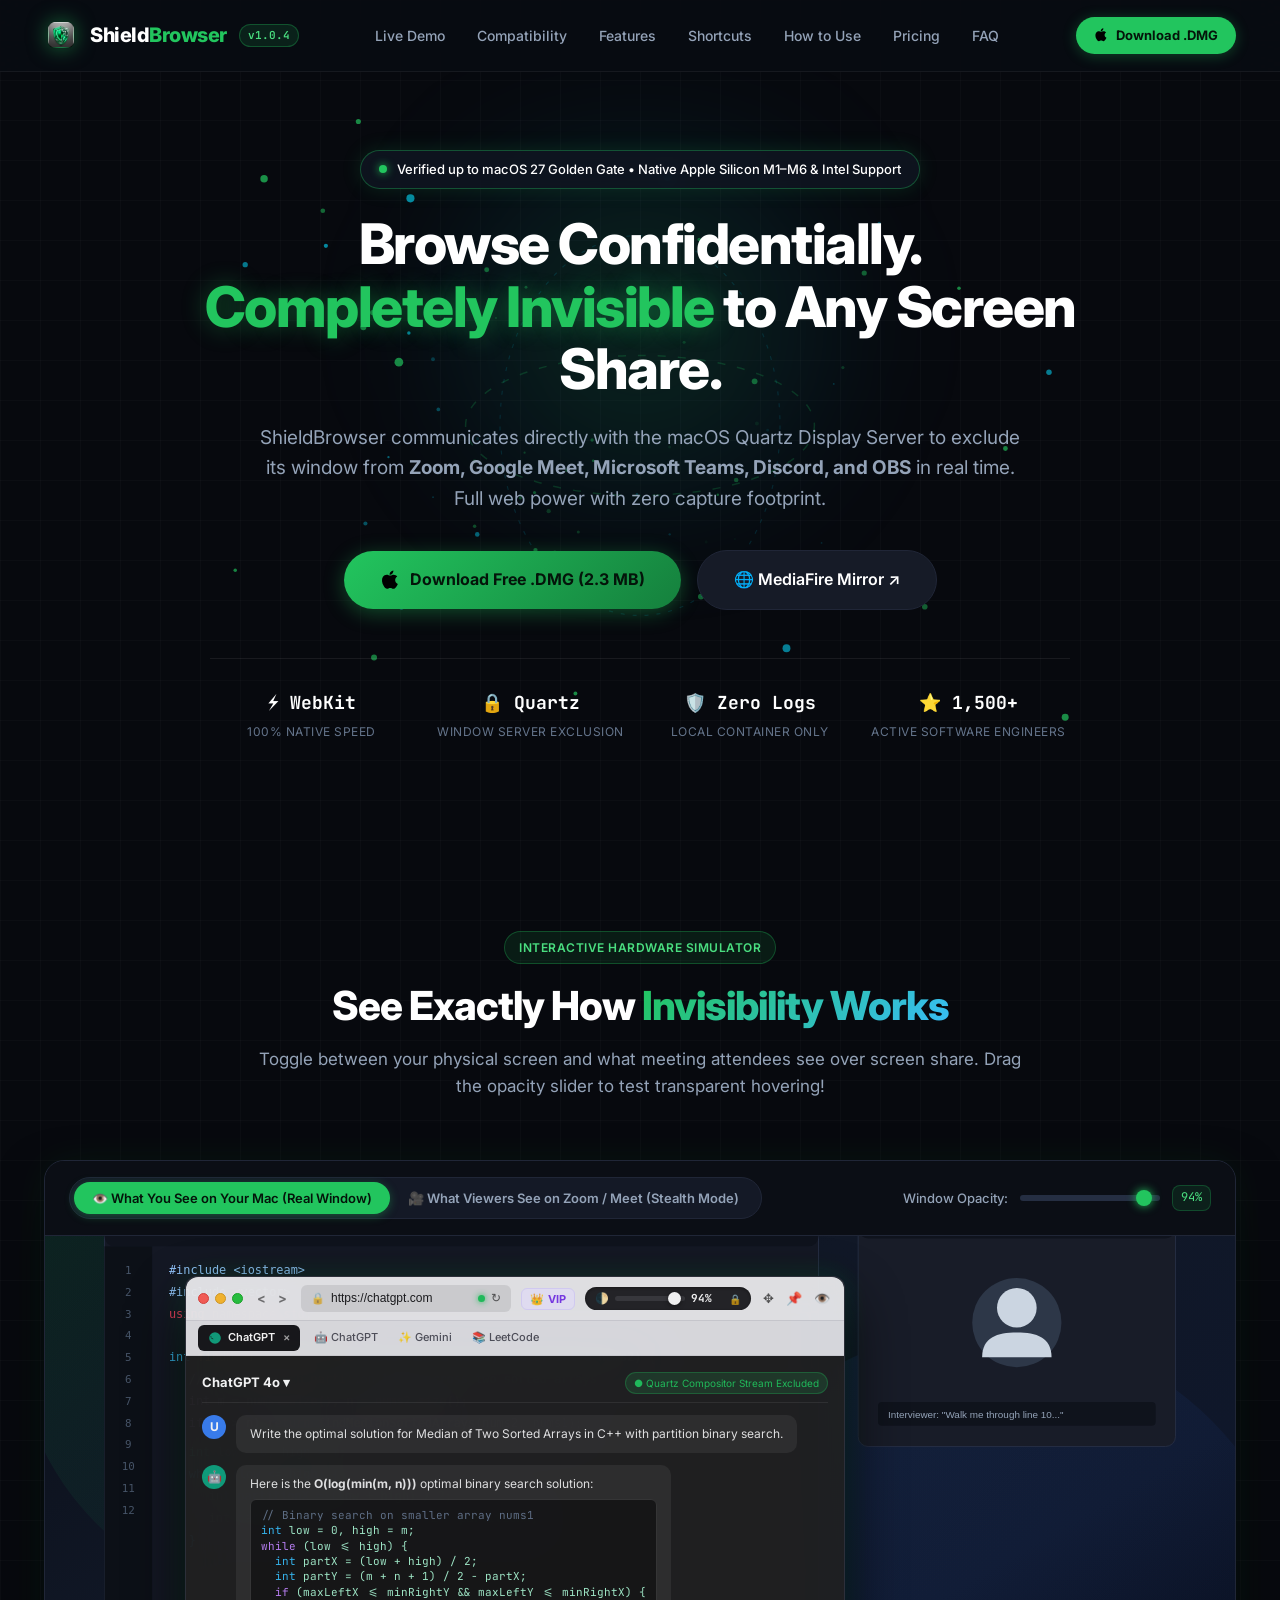
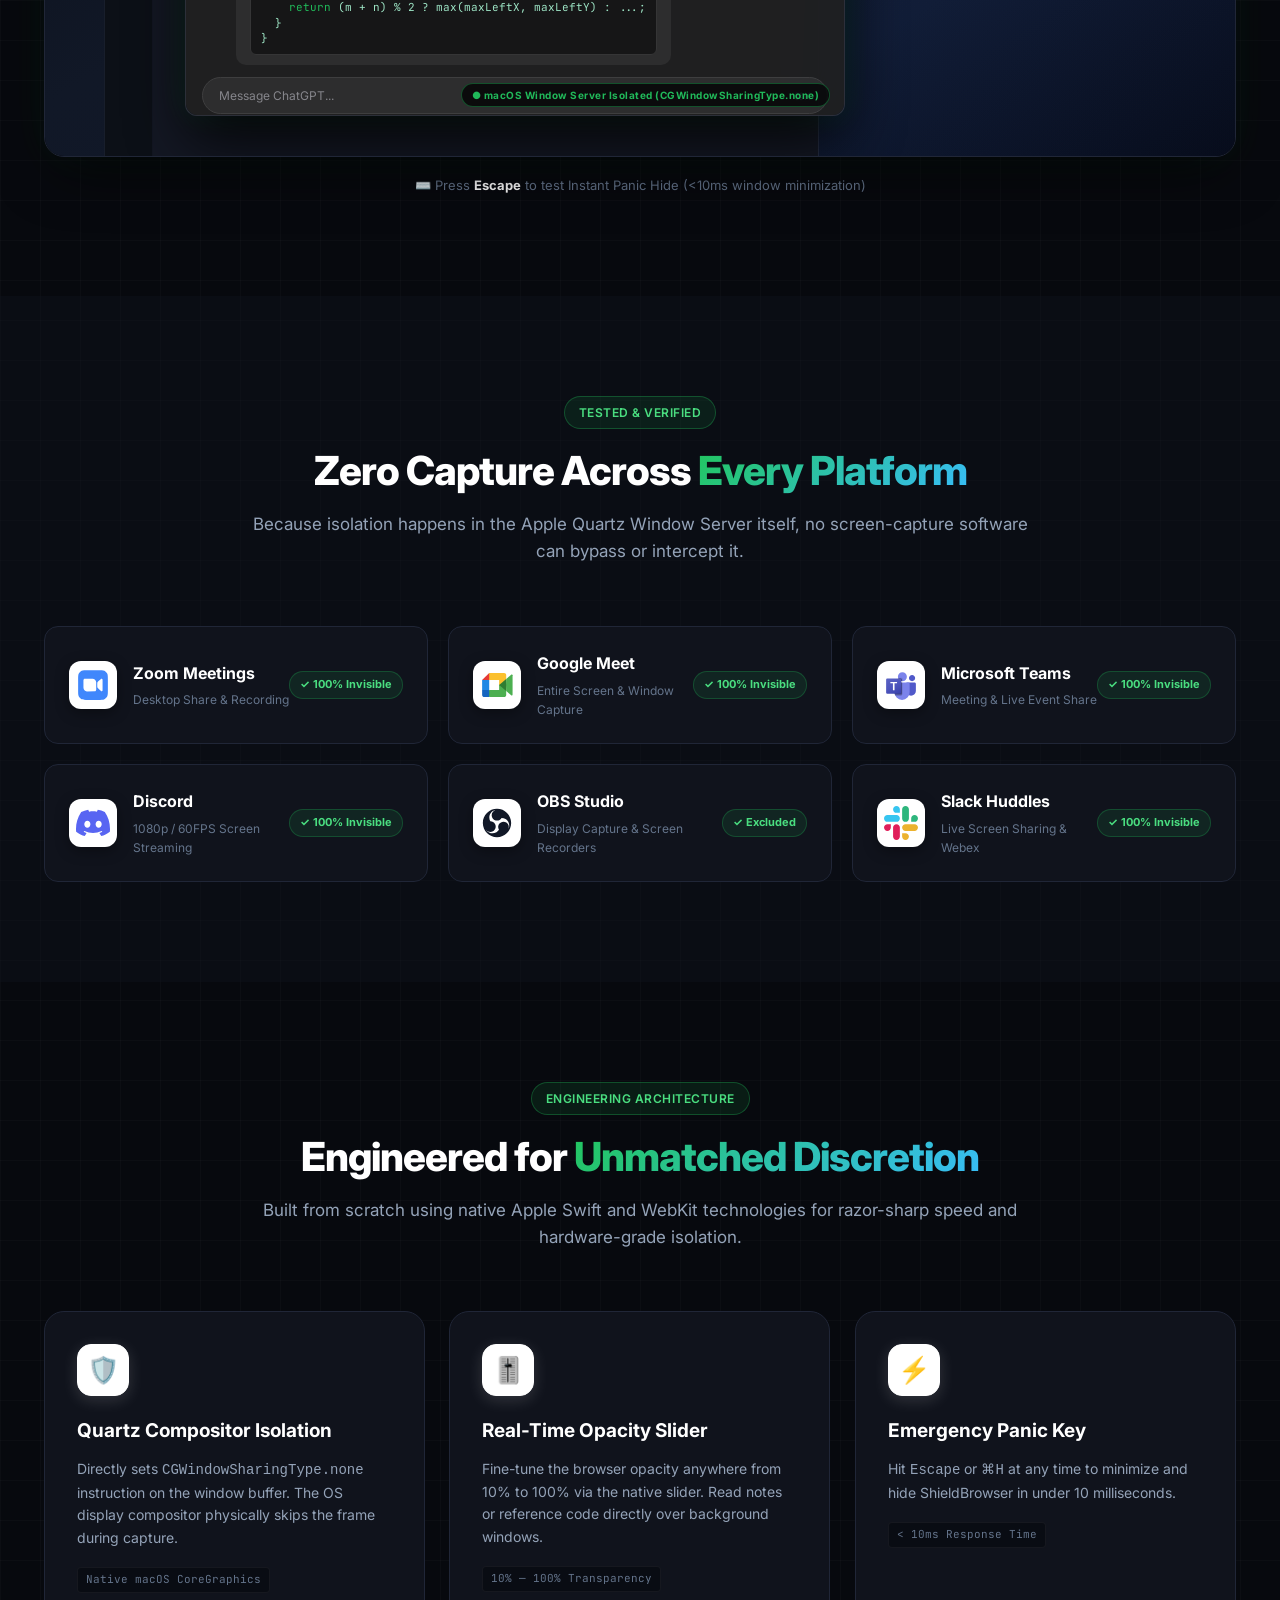
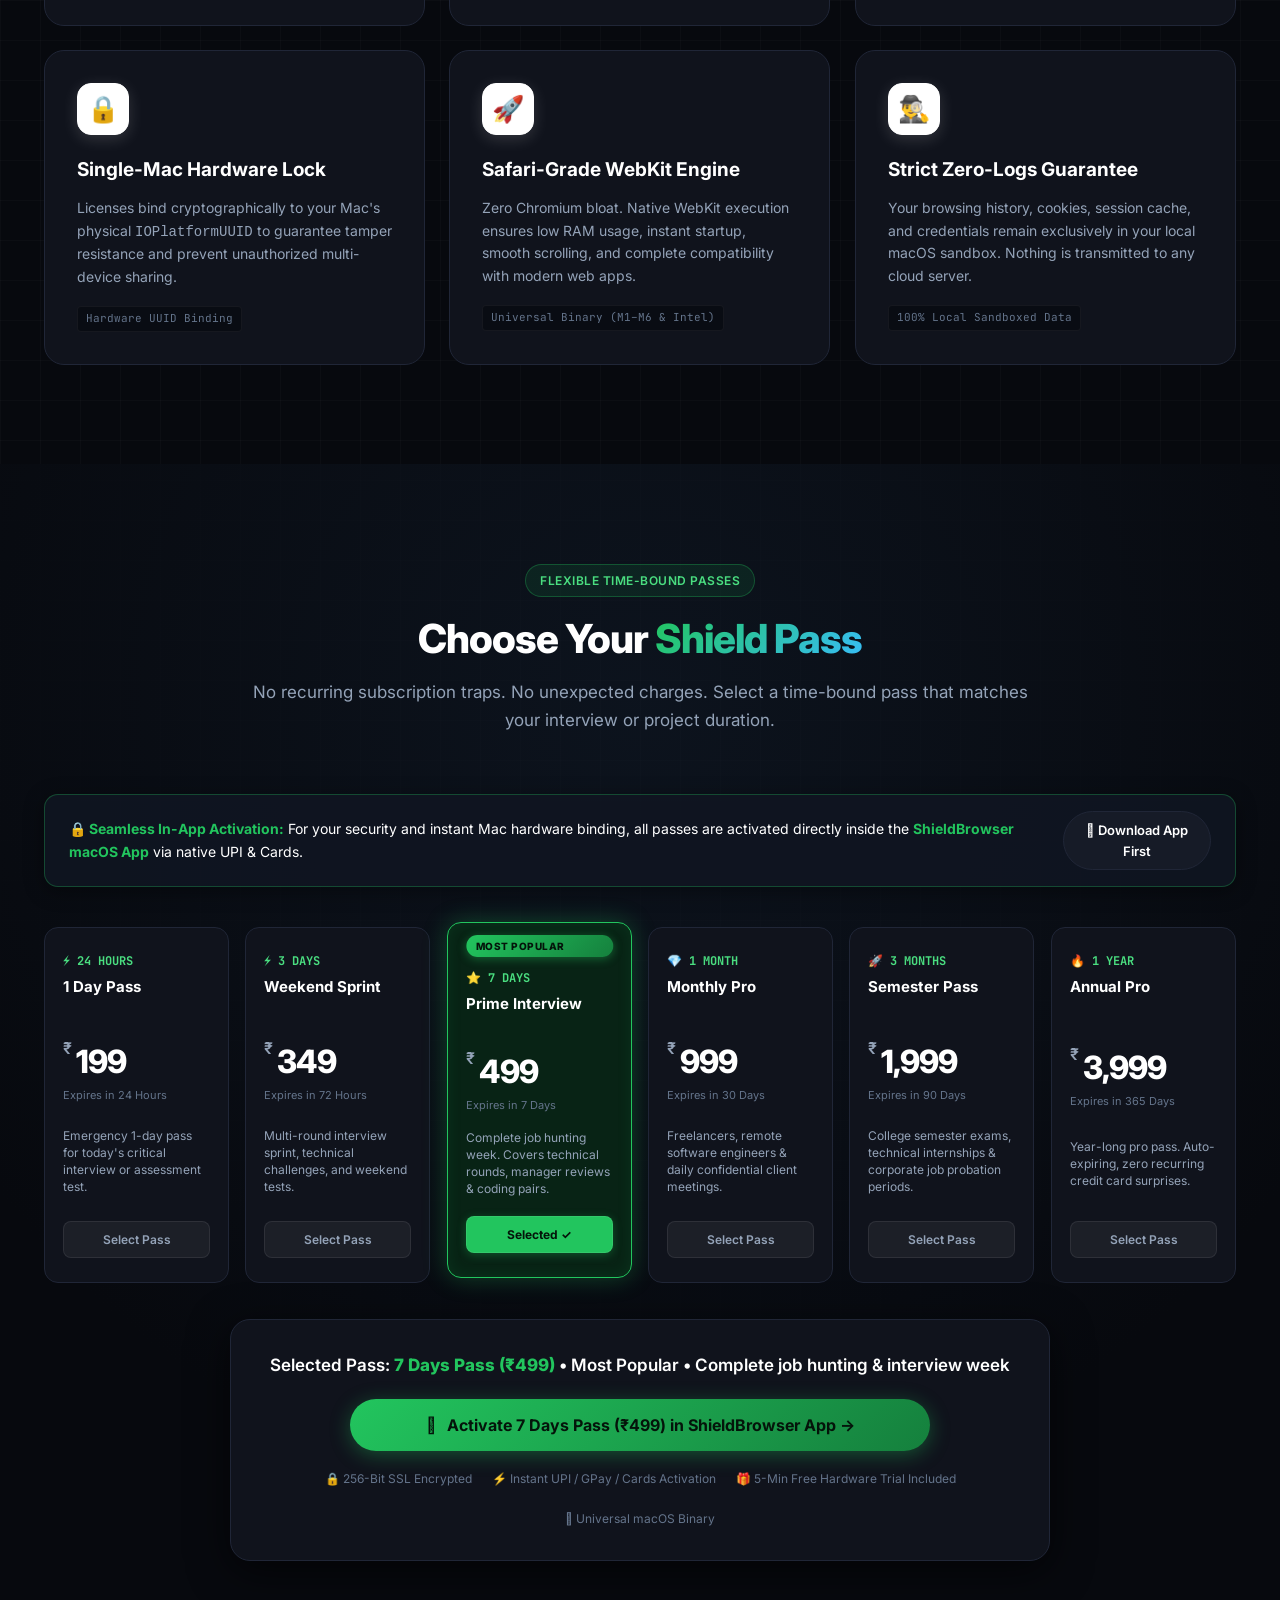
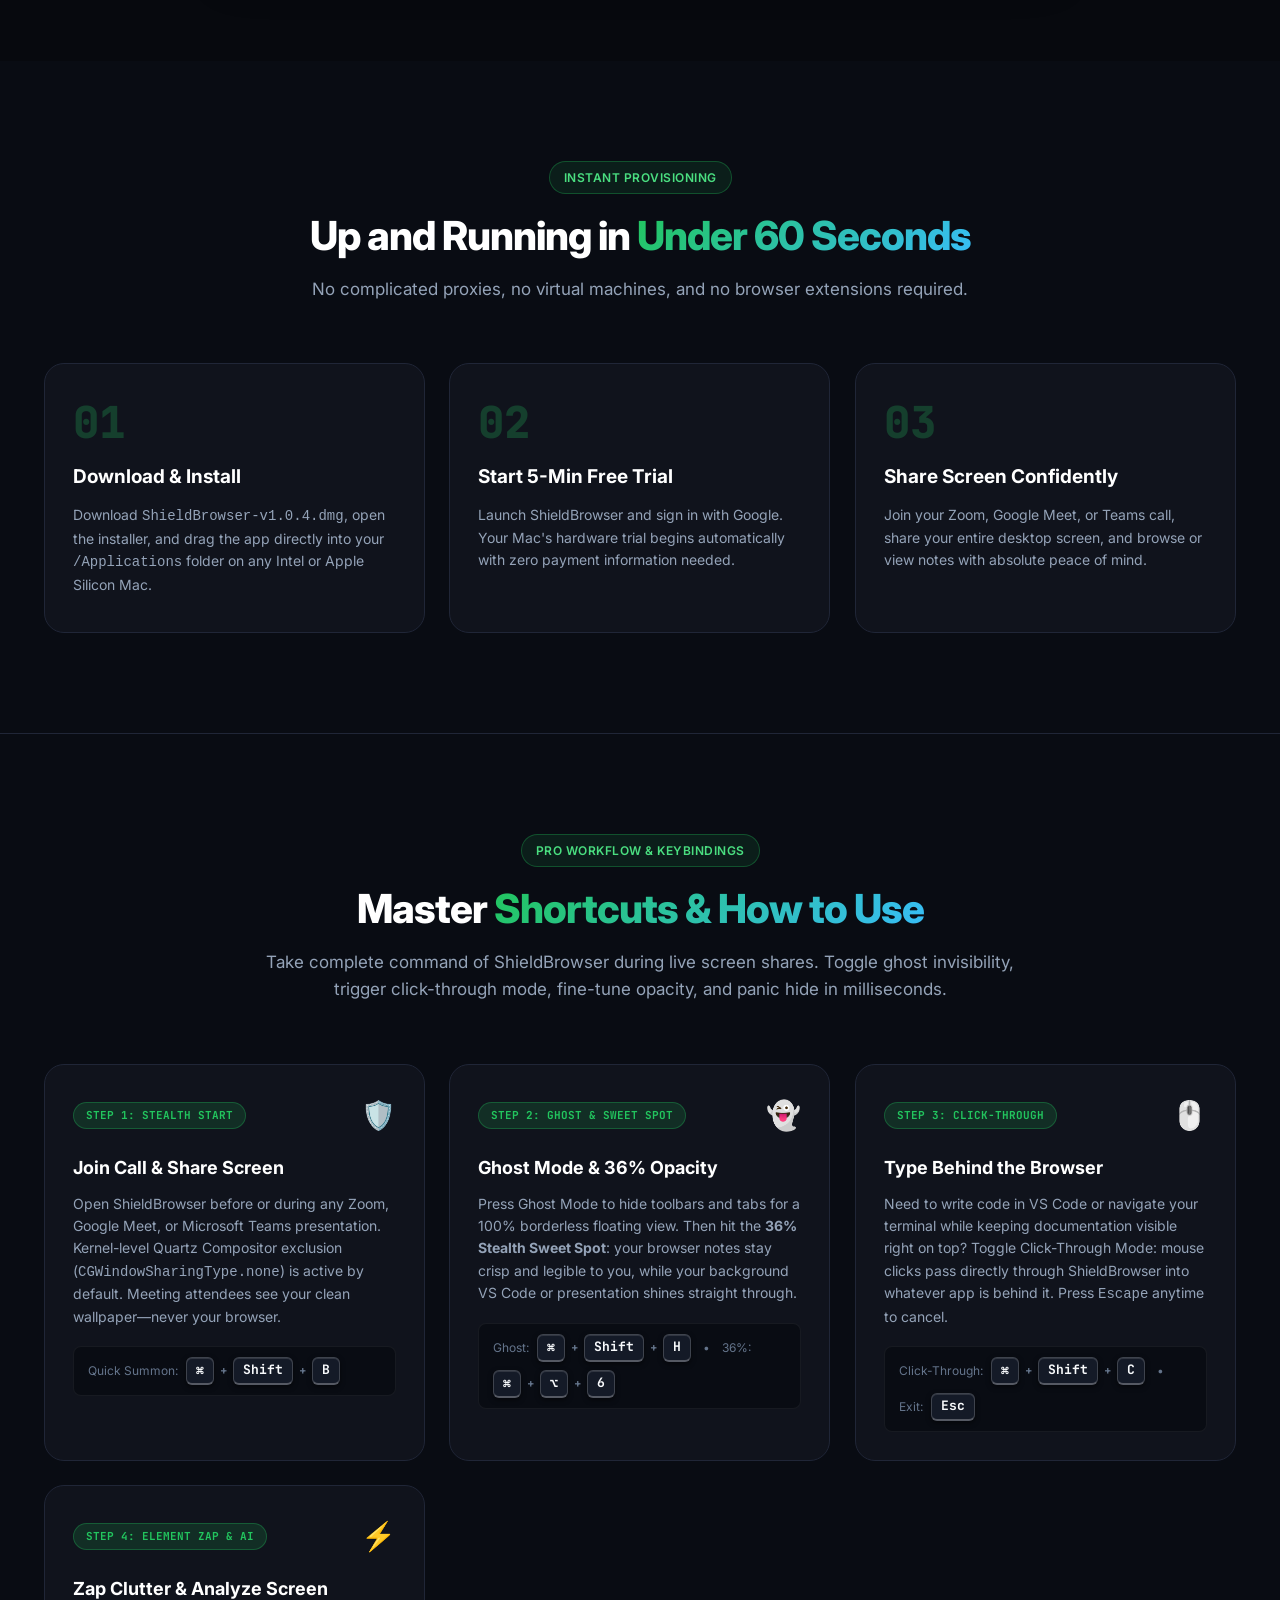
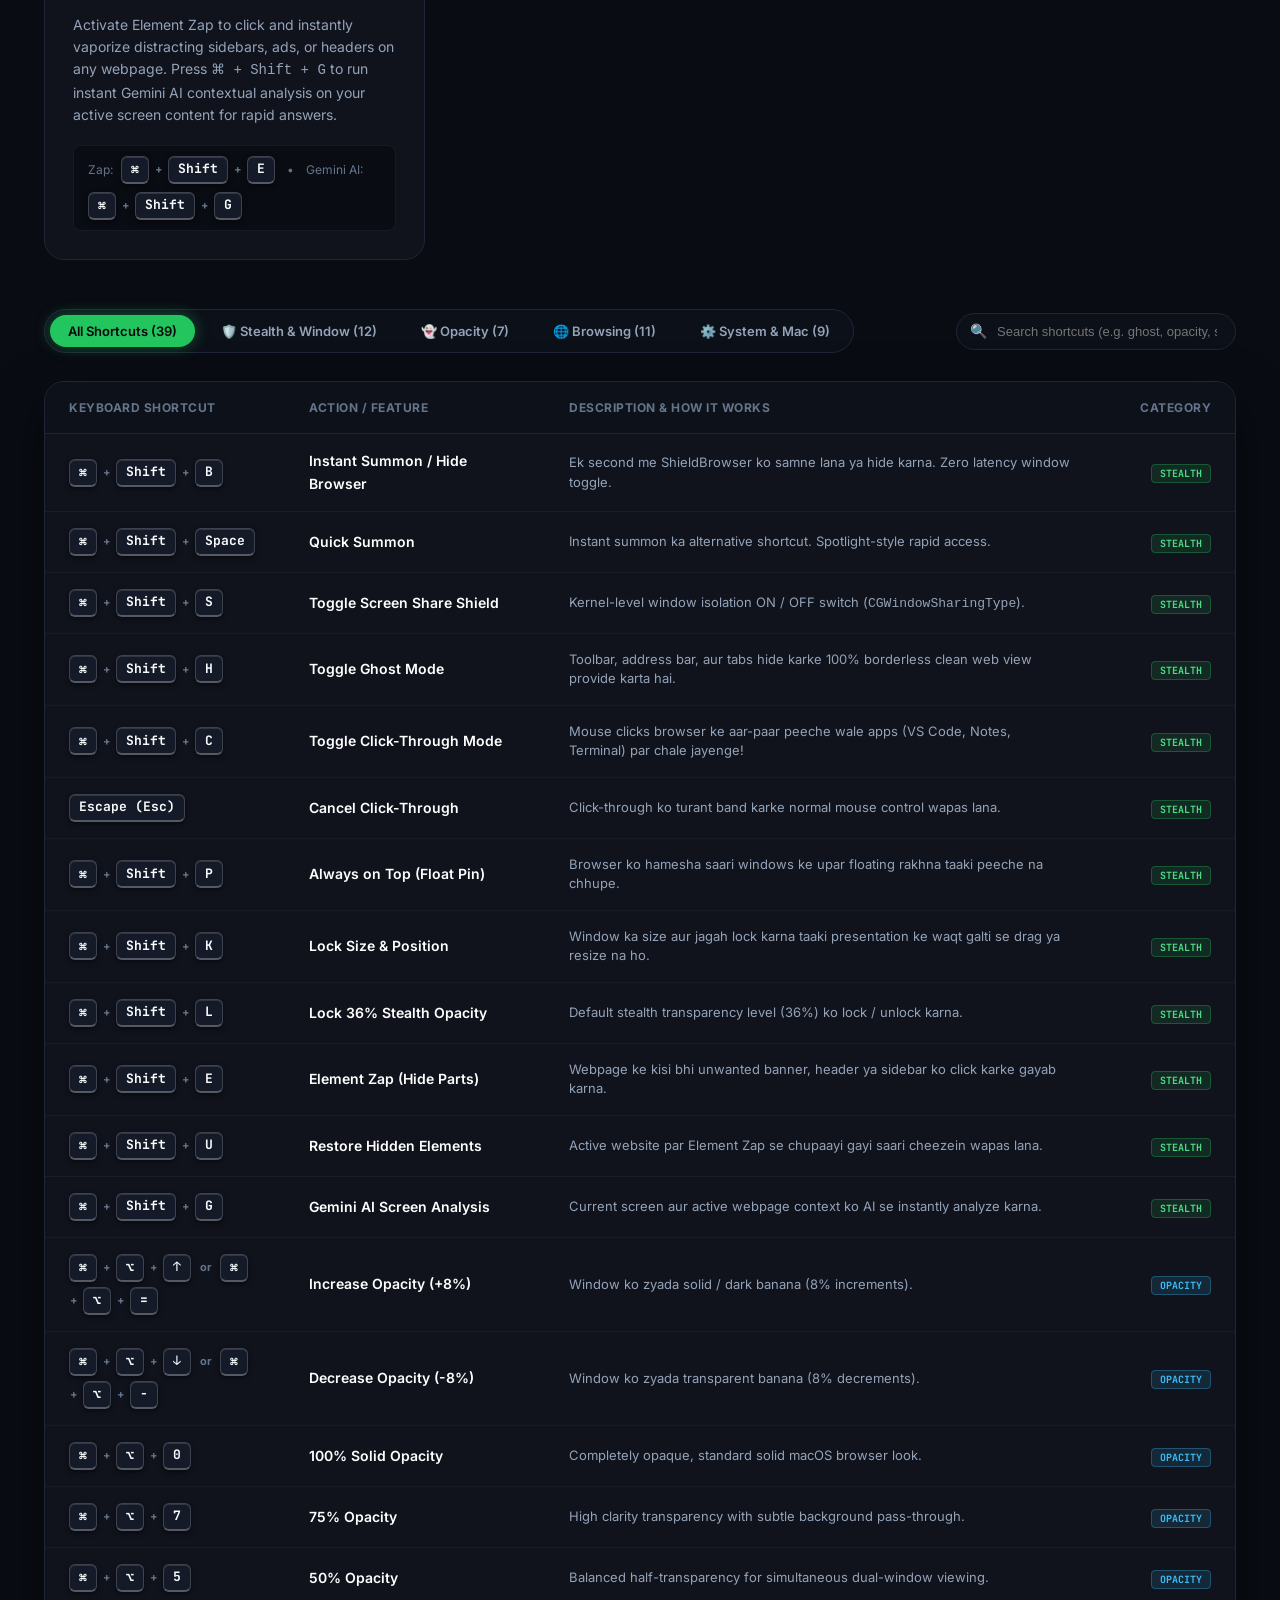
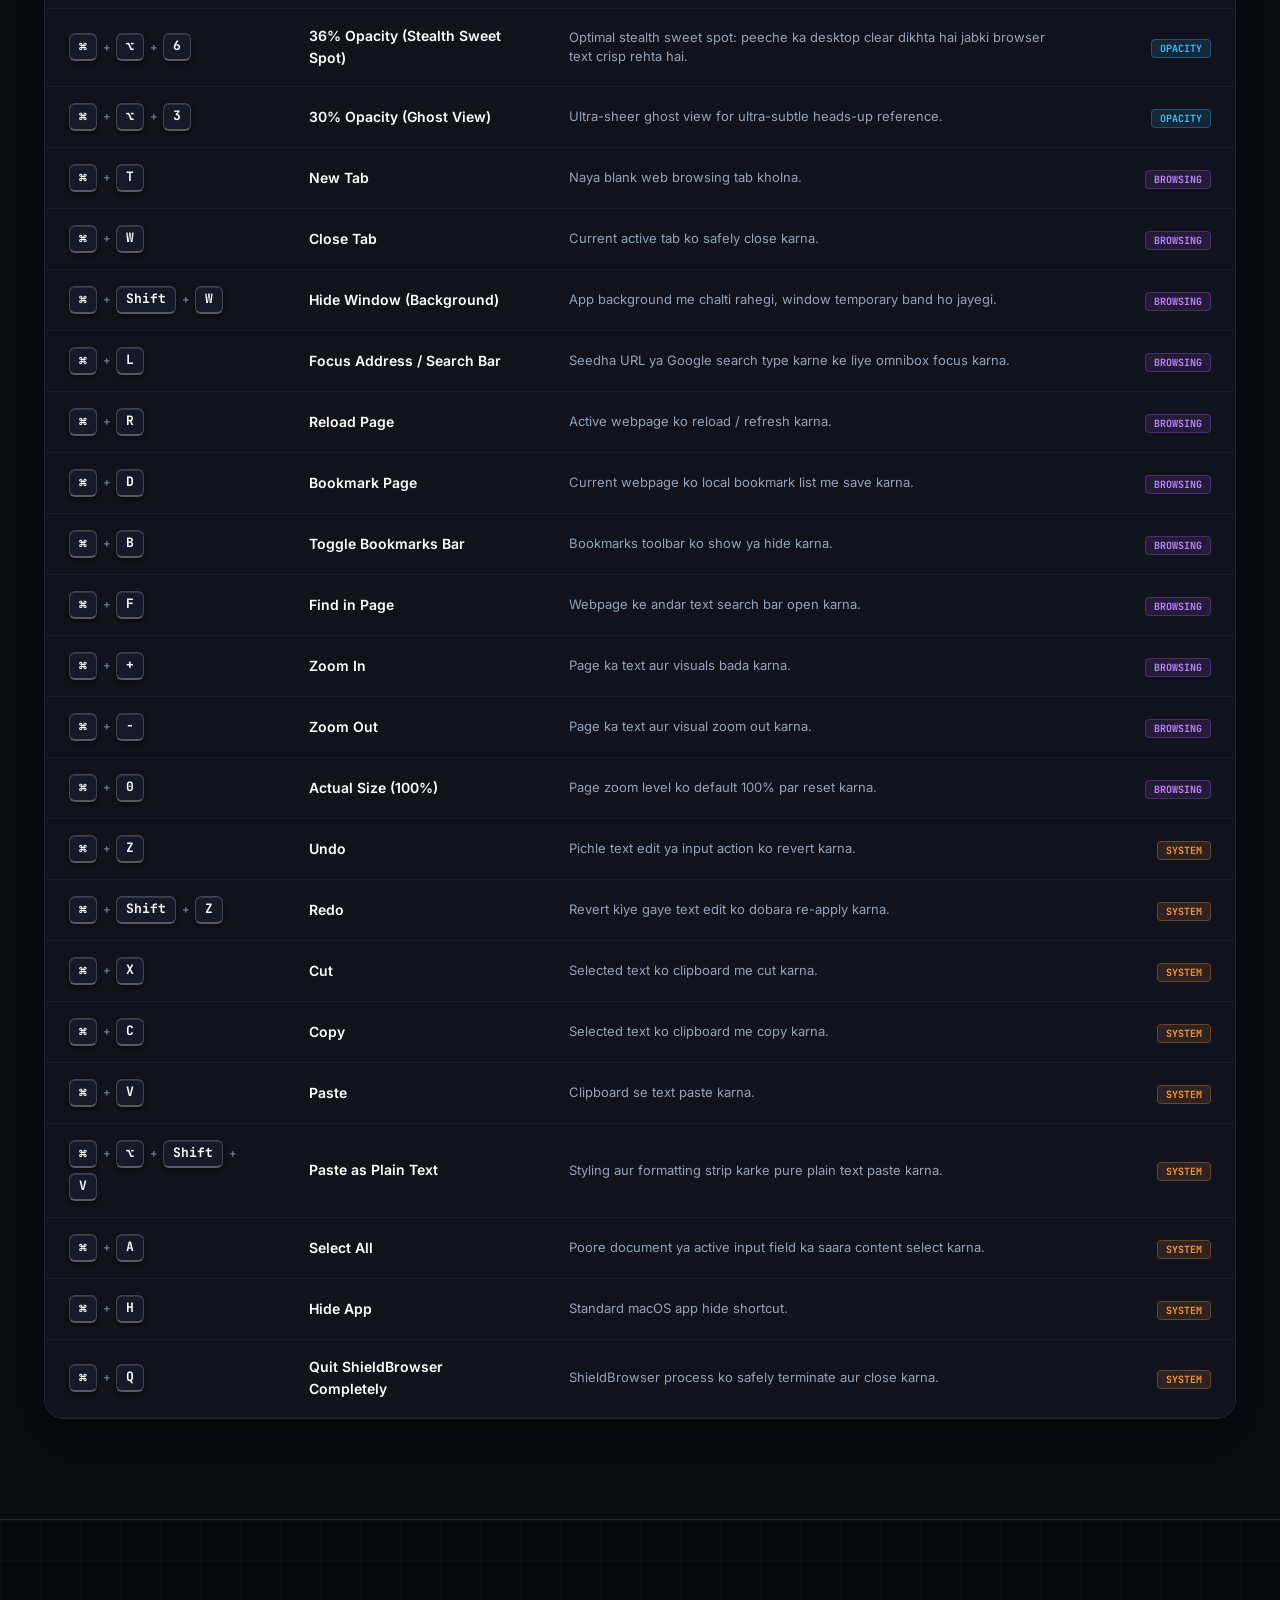
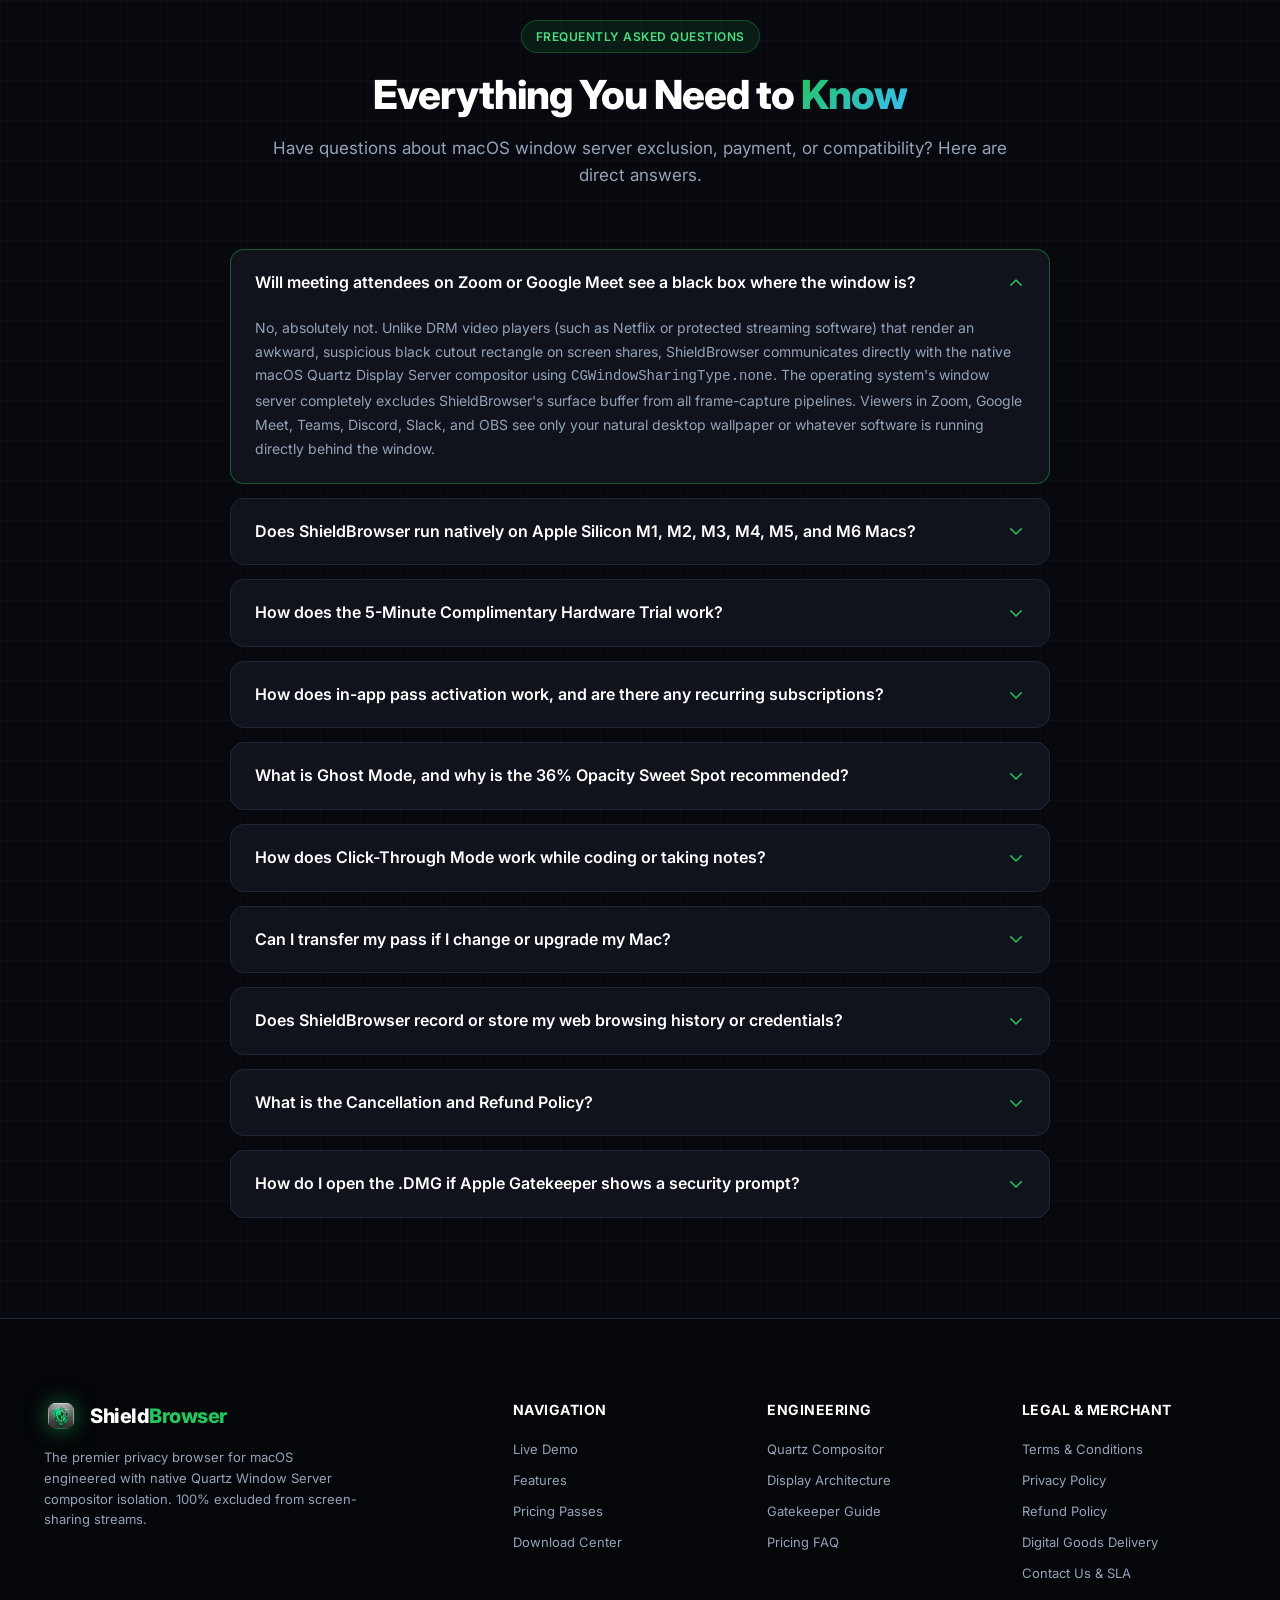
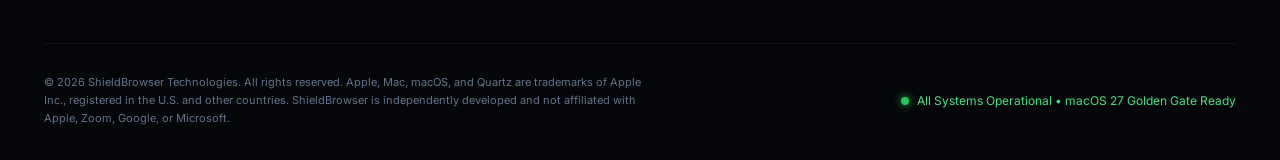
==== index.html @ 8f7dae71 "feat: complete production website for ShieldBrowser macOS - Universal macOS binary support: Apple Si" ====
<!DOCTYPE html>
<html lang="en">
<head>
  <meta charset="UTF-8">
  <meta name="viewport" content="width=device-width, initial-scale=1.0">
  
  <!-- Primary SEO Meta Tags -->
  <title>ShieldBrowser — Completely Invisible to Any Screen Share on macOS</title>
  <meta name="title" content="ShieldBrowser — Completely Invisible to Any Screen Share on macOS">
  <meta name="description" content="ShieldBrowser utilizes native macOS Quartz Window Server isolation to exclude your browser window from Zoom, Google Meet, Teams, Discord, and OBS in real time. 5-min free trial included.">
  <meta name="keywords" content="invisible browser, screen share privacy mac, hide window zoom, stealth browser macos, online interview browser, private mac browser, bypass screen recording, quartz window server">
  <meta name="robots" content="index, follow, max-snippet:-1, max-image-preview:large, max-video-preview:-1">
  <link rel="canonical" href="https://shieldbrowser.com/">

  <!-- Open Graph / Facebook -->
  <meta property="og:type" content="website">
  <meta property="og:url" content="https://shieldbrowser.com/">
  <meta property="og:title" content="ShieldBrowser — Completely Invisible to Any Screen Share on macOS">
  <meta property="og:description" content="Native macOS browser engineered with kernel-level window sharing exclusion. 100% invisible to Zoom, Meet, Teams, Discord, and OBS.">
  <meta property="og:image" content="assets/images/og-preview.svg">

  <!-- Twitter Card -->
  <meta property="twitter:card" content="summary_large_image">
  <meta property="twitter:url" content="https://shieldbrowser.com/">
  <meta property="twitter:title" content="ShieldBrowser — Invisible Screen-Sharing Browser for Mac">
  <meta property="twitter:description" content="Browse confidentially during live screen shares. Native Apple Silicon & Intel support.">
  <meta property="twitter:image" content="assets/images/og-preview.svg">

  <!-- Favicons & Apple Touch Icons -->
  <link rel="icon" type="image/png" href="assets/icons/favicon.png">
  <link rel="apple-touch-icon" href="assets/icons/app-icon.png">
  <meta name="theme-color" content="#07090e">

  <!-- Stylesheets -->
  <link rel="stylesheet" href="css/style.css">
  <link rel="stylesheet" href="css/animations.css">
  <link rel="stylesheet" href="css/responsive.css">

  <!-- JSON-LD Structured Data Schema -->
  <script type="application/ld+json">
  {
    "@context": "https://schema.org",
    "@graph": [
      {
        "@type": "SoftwareApplication",
        "name": "ShieldBrowser for macOS",
        "operatingSystem": "macOS 12.0 to 27.0+ Golden Gate (Universal: Apple Silicon M1, M2, M3, M4, M5, M6 & Intel Core)",
        "applicationCategory": "BrowserApplication",
        "offers": {
          "@type": "AggregateOffer",
          "priceCurrency": "INR",
          "lowPrice": "199",
          "highPrice": "3999",
          "offerCount": "6"
        },
        "description": "Native macOS privacy browser engineered with Quartz Window Server compositor isolation to exclude the browser window from Zoom, Google Meet, Teams, Discord, and screen capture in real time.",
        "softwareVersion": "1.0.4",
        "downloadUrl": "https://shieldbrowser.com/download"
      },
      {
        "@type": "FAQPage",
        "mainEntity": [
          {
            "@type": "Question",
            "name": "Will meeting attendees on Zoom or Google Meet see a black rectangle where the browser is?",
            "acceptedAnswer": {
              "@type": "Answer",
              "text": "No. ShieldBrowser utilizes macOS native CGWindowSharingType.none compositor instructions. The Window Server completely skips rendering the window into capture streams. Viewers see your normal desktop wallpaper or whichever applications are running behind ShieldBrowser."
            }
          },
          {
            "@type": "Question",
            "name": "Does ShieldBrowser support Apple Silicon M1, M2, M3, M4, M5, and M6 Macs?",
            "acceptedAnswer": {
              "@type": "Answer",
              "text": "Yes. ShieldBrowser is compiled as a native Universal macOS binary (arm64 + x86_64), running with maximum Safari-grade speed and zero emulation on Apple Silicon (M1, M2, M3, M4, M5, M6, including Pro, Max, and Ultra variants) as well as Intel-based Macs."
            }
          },
          {
            "@type": "Question",
            "name": "Can I try ShieldBrowser for free before purchasing a pass?",
            "acceptedAnswer": {
              "@type": "Answer",
              "text": "Yes! Every Mac computer receives a complimentary 5-minute hardware trial upon initial download so you can test the invisibility on a live screen share before activating a pass."
            }
          },
          {
            "@type": "Question",
            "name": "Where and how do I purchase a pass?",
            "acceptedAnswer": {
              "@type": "Answer",
              "text": "All pass activations occur securely inside the ShieldBrowser macOS application. After opening the app, you can select any of our 6 time-bound passes and pay via native UPI or Cards with instant hardware binding."
            }
          }
        ]
      }
    ]
  }
  </script>
</head>
<body class="cyber-grid">

  <!-- Fixed Glassmorphic Navigation -->
  <header class="site-header">
    <div class="container nav-container">
      <a href="index.html" class="brand-logo" aria-label="ShieldBrowser Home">
        <img src="assets/icons/app-icon.png" alt="ShieldBrowser Logo" class="brand-logo-img">
        <span class="brand-name">Shield<span>Browser</span></span>
        <span class="version-pill">v1.0.4</span>
      </a>

      <nav aria-label="Primary Navigation">
        <ul class="nav-links">
          <li><a href="#demo" class="nav-link">Live Demo</a></li>
          <li><a href="#compatibility" class="nav-link">Compatibility</a></li>
          <li><a href="#features" class="nav-link">Features</a></li>
          <li><a href="#shortcuts" class="nav-link">Shortcuts</a></li>
          <li><a href="#how-it-works" class="nav-link">How to Use</a></li>
          <li><a href="#pricing" class="nav-link">Pricing</a></li>
          <li><a href="#faq" class="nav-link">FAQ</a></li>
        </ul>
      </nav>

      <div class="nav-actions">
        <a href="downloads/ShieldBrowser-v1.0.4.dmg" class="nav-download-btn btn-shimmer" download>
          <img src="assets/icons/apple-icon.svg" alt="Apple" style="width: 14px; height: 14px; fill: currentColor;">
          <span>Download .DMG</span>
        </a>
        <button class="mobile-menu-toggle" id="mobile-menu-toggle" aria-label="Toggle Navigation Menu">
          <span></span>
          <span></span>
          <span></span>
        </button>
      </div>
    </div>
  </header>

  <!-- Mobile Drawer -->
  <div class="mobile-drawer" id="mobile-drawer">
    <a href="#demo" class="nav-link">Live Demo</a>
    <a href="#compatibility" class="nav-link">Compatibility</a>
    <a href="#features" class="nav-link">Features</a>
    <a href="#shortcuts" class="nav-link">Keyboard Shortcuts</a>
    <a href="#how-it-works" class="nav-link">How to Use</a>
    <a href="#pricing" class="nav-link">Pricing Passes</a>
    <a href="#faq" class="nav-link">Frequently Asked Questions</a>
    <a href="download.html" class="nav-link">Download Center</a>
    <a href="downloads/ShieldBrowser-v1.0.4.dmg" class="btn btn-primary" download style="margin-top: 10px;">
      <span> Download ShieldBrowser-v1.0.4.dmg</span>
    </a>
  </div>

  <main>
    <!-- Hero Section -->
    <section class="hero-section" id="hero">
      <canvas id="hero-3d-canvas" class="hero-bg-canvas"></canvas>
      <div class="hero-glow"></div>

      <div class="container hero-content">
        <div class="hero-announcement">
          <span class="status-dot"></span>
          <span>Verified up to macOS 27 Golden Gate • Native Apple Silicon M1–M6 &amp; Intel Support</span>
        </div>

        <h1 class="hero-title">
          Browse Confidentially.<br>
          <span class="glow-green">Completely Invisible</span> to Any Screen Share.
        </h1>

        <p class="hero-subtitle">
          ShieldBrowser communicates directly with the macOS Quartz Display Server to exclude its window from 
          <strong>Zoom, Google Meet, Microsoft Teams, Discord, and OBS</strong> in real time. Full web power with zero capture footprint.
        </p>

        <div class="hero-actions">
          <a href="downloads/ShieldBrowser-v1.0.4.dmg" class="btn btn-primary btn-lg btn-shimmer" download id="hero-cta-download">
            <img src="assets/icons/apple-icon.svg" alt="Apple" class="btn-icon" style="filter: brightness(0);">
            <span>Download Free .DMG (2.3 MB)</span>
          </a>
          <a href="https://www.mediafire.com/file/0jfihittclvhhkl/ShieldBrowser-v1.0.4.dmg/file" target="_blank" rel="noopener noreferrer" class="btn btn-secondary btn-lg">
            <span>🌐 MediaFire Mirror ↗</span>
          </a>
        </div>

        <div class="metric-strip">
          <div class="metric-item">
            <span class="metric-val">⚡ WebKit</span>
            <span class="metric-label">100% Native Speed</span>
          </div>
          <div class="metric-item">
            <span class="metric-val">🔒 Quartz</span>
            <span class="metric-label">Window Server Exclusion</span>
          </div>
          <div class="metric-item">
            <span class="metric-val">🛡️ Zero Logs</span>
            <span class="metric-label">Local Container Only</span>
          </div>
          <div class="metric-item">
            <span class="metric-val">⭐ 1,500+</span>
            <span class="metric-label">Active Software Engineers</span>
          </div>
        </div>
      </div>
    </section>

    <!-- Interactive Screen-Share Simulator -->
    <section class="section" id="demo">
      <div class="container">
        <div class="section-header">
          <div class="section-tag">Interactive Hardware Simulator</div>
          <h2 class="section-title">See Exactly How <span class="highlight">Invisibility Works</span></h2>
          <p class="section-subtitle">
            Toggle between your physical screen and what meeting attendees see over screen share. Drag the opacity slider to test transparent hovering!
          </p>
        </div>

        <div class="simulator-wrapper tilt-card">
          <!-- Toolbar Controls -->
          <div class="simulator-toolbar">
            <div class="simulator-mode-tabs">
              <button class="sim-tab-btn active" id="sim-tab-user">
                <span>👁️ What You See on Your Mac (Real Window)</span>
              </button>
              <button class="sim-tab-btn" id="sim-tab-viewer">
                <span>🎥 What Viewers See on Zoom / Meet (Stealth Mode)</span>
              </button>
            </div>

            <div class="simulator-slider-group">
              <span class="slider-label">Window Opacity:</span>
              <input type="range" min="10" max="100" value="94" class="sim-slider" id="sim-opacity-slider" aria-label="Adjust Window Opacity">
              <span class="slider-value-badge" id="sim-opacity-val">94%</span>
            </div>
          </div>

          <!-- Simulator Stage -->
          <div class="simulator-stage">
            <img src="assets/images/mac-desktop.svg" alt="macOS Desktop with VS Code live coding interview" class="simulator-bg-img">

            <!-- Real ShieldBrowser App Window (Exact Native macOS UI) -->
            <div class="floating-browser-window" id="floating-browser-window">
              <!-- Native macOS Titlebar / Toolbar (Exact Match to App Screenshot) -->
              <div class="browser-header">
                <!-- Traffic Light Controls -->
                <div class="window-dots">
                  <span class="dot dot-red"></span>
                  <span class="dot dot-yellow"></span>
                  <span class="dot dot-green"></span>
                </div>

                <!-- Navigation Arrows -->
                <div class="browser-nav-arrows">
                  <span class="nav-arrow">&lt;</span>
                  <span class="nav-arrow">&gt;</span>
                </div>

                <!-- Omnibox / URL Pill -->
                <div class="browser-address-bar">
                  <span class="omnibox-lock">🔒</span>
                  <span class="omnibox-url">https://chatgpt.com</span>
                  <span class="omnibox-dot"></span>
                  <span class="omnibox-reload">↻</span>
                </div>

                <!-- Crown VIP Badge Pill (Clickable -> Opens Real In-App Popover) -->
                <button class="browser-vip-pill" id="browser-vip-pill" title="Click to view in-app VIP account popover">
                  <span class="vip-crown">👑</span>
                  <span class="vip-text">VIP</span>
                </button>

                <!-- Real-Time Native Opacity Slider Capsule (Exact from Real App Screenshot) -->
                <div class="browser-native-slider-capsule">
                  <span class="capsule-icon">🌓</span>
                  <input type="range" min="10" max="100" value="94" class="capsule-slider" id="capsule-opacity-slider" aria-label="Adjust Opacity Inside App">
                  <span class="capsule-pct" id="capsule-opacity-pct">94%</span>
                  <span class="capsule-lock">🔒</span>
                </div>

                <!-- Action Toolbar Icons -->
                <div class="browser-toolbar-actions">
                  <span class="tb-action" title="Drag / Position">✥</span>
                  <span class="tb-action" title="Always on Top">📌</span>
                  <span class="tb-action" title="Quartz Invisibility Active">👁️</span>
                </div>
              </div>

              <!-- In-App Account VIP Popover (Exact Match to Screenshot media_1788749892610.jpg) -->
              <div class="app-vip-popover" id="app-vip-popover">
                <div class="popover-arrow"></div>
                <div class="popover-user-row">
                  <div class="popover-avatar">👤</div>
                  <div>
                    <div class="popover-email">foritgamer@gmail.com</div>
                    <div class="popover-status">👑 Active Pass • 7 Days Unlocked</div>
                  </div>
                </div>
                <div class="popover-section-label">EXTEND / CHOOSE PLAN (IN-APP NATIVE):</div>
                <div class="popover-plan-row">
                  <span>⚡ 24 Hours Pass</span>
                  <span class="plan-price-tag">₹199</span>
                </div>
                <div class="popover-plan-row active">
                  <span>⭐ 7 Days (Popular)</span>
                  <span class="plan-price-tag">₹499</span>
                </div>
                <div class="popover-plan-row">
                  <span>💎 1 Month VIP</span>
                  <span class="plan-price-tag">₹999</span>
                </div>
                <div class="popover-footer">
                  <button class="popover-signout-btn" onclick="document.getElementById('app-vip-popover').classList.toggle('open');">Close Popover</button>
                  <span class="popover-hw-id">IOPlatformUUID Bound ✓</span>
                </div>
              </div>

              <!-- Native Bookmarks / Tabs Bar (Exact Match from Screenshot) -->
              <div class="browser-bookmarks-bar">
                <div class="browser-tab active">
                  <svg viewBox="0 0 24 24" width="14" height="14" fill="currentColor" style="color: #10a37f; margin-right: 6px;"><path d="M12 2a10 10 0 1010 10A10 10 0 0012 2zm1 14.93V15a1 1 0 01-2 0v-.07A8 8 0 014.07 9H5a1 1 0 010 2h-.07A8 8 0 0111 16.93z"/></svg>
                  <span>ChatGPT</span>
                  <span class="tab-close">×</span>
                </div>
                <div class="browser-bookmark">
                  <span>🤖 ChatGPT</span>
                </div>
                <div class="browser-bookmark">
                  <span>✨ Gemini</span>
                </div>
                <div class="browser-bookmark">
                  <span>📚 LeetCode</span>
                </div>
              </div>

              <!-- Browser Web Content Body (Real ChatGPT Web Interface) -->
              <div class="browser-body">
                <div class="chatgpt-header-row">
                  <span class="chatgpt-model-badge">ChatGPT 4o ▾</span>
                  <span class="chatgpt-stealth-pill">● Quartz Compositor Stream Excluded</span>
                </div>

                <!-- Chat User Message -->
                <div class="chat-msg chat-msg-user">
                  <div class="msg-avatar user-av">U</div>
                  <div class="msg-bubble">
                    Write the optimal solution for Median of Two Sorted Arrays in C++ with partition binary search.
                  </div>
                </div>

                <!-- Chat Assistant Message -->
                <div class="chat-msg chat-msg-assistant">
                  <div class="msg-avatar gpt-av">🤖</div>
                  <div class="msg-bubble">
                    <p style="margin-bottom: 6px;">Here is the <strong>O(log(min(m, n)))</strong> optimal binary search solution:</p>
                    <div class="code-snippet-box">
                      <span style="color: #64748b;">// Binary search on smaller array nums1</span><br>
                      <span style="color: #38bdf8;">int</span> low = 0, high = m;<br>
                      <span style="color: #c084fc;">while</span> (low &lt;= high) {<br>
                      &nbsp;&nbsp;<span style="color: #38bdf8;">int</span> partX = (low + high) / 2;<br>
                      &nbsp;&nbsp;<span style="color: #38bdf8;">int</span> partY = (m + n + 1) / 2 - partX;<br>
                      &nbsp;&nbsp;<span style="color: #c084fc;">if</span> (maxLeftX &lt;= minRightY &amp;&amp; maxLeftY &lt;= minRightX) {<br>
                      &nbsp;&nbsp;&nbsp;&nbsp;<span style="color: #22c55e;">return</span> (m + n) % 2 ? max(maxLeftX, maxLeftY) : ...;<br>
                      &nbsp;&nbsp;}<br>
                      }
                    </div>
                  </div>
                </div>

                <!-- Chat Input Mockup -->
                <div class="chat-input-bar">
                  <span>Message ChatGPT...</span>
                  <span style="font-size: 10px; color: var(--text-muted);">⌘K</span>
                </div>
              </div>

              <div class="stealth-status-watermark">
                ● macOS Window Server Isolated (CGWindowSharingType.none)
              </div>
            </div>

            <!-- Notice when viewer mode is active -->
            <div class="viewer-stealth-notice" id="viewer-stealth-notice">
              <span class="badge">ZOOM / GOOGLE MEET LIVE FEED</span>
              <span>ShieldBrowser is 100% physically excluded by macOS Quartz Window Server. Meeting attendees only see your VS Code editor and desktop wallpaper.</span>
            </div>
          </div>
        </div>

        <div style="text-align: center; margin-top: 18px; font-size: 13px; color: var(--text-muted);" id="panic-key-hint">
          ⌨️ Press <strong style="color: #ffffff;">Escape</strong> to test Instant Panic Hide (&lt;10ms window minimization)
        </div>
      </div>
    </section>

    <!-- Compatibility Matrix -->
    <section class="section" id="compatibility" style="background: rgba(16, 20, 30, 0.4);">
      <div class="container">
        <div class="section-header">
          <div class="section-tag">Tested &amp; Verified</div>
          <h2 class="section-title">Zero Capture Across <span class="highlight">Every Platform</span></h2>
          <p class="section-subtitle">
            Because isolation happens in the Apple Quartz Window Server itself, no screen-capture software can bypass or intercept it.
          </p>
        </div>

        <div class="compat-grid">
          <div class="compat-card tilt-card">
            <div class="compat-info">
              <img src="assets/icons/zoom-icon.svg" alt="Zoom Meetings" class="compat-icon">
              <div>
                <h3 class="compat-name">Zoom Meetings</h3>
                <p class="compat-note">Desktop Share &amp; Recording</p>
              </div>
            </div>
            <span class="compat-badge">✓ 100% Invisible</span>
          </div>

          <div class="compat-card tilt-card">
            <div class="compat-info">
              <img src="assets/icons/meet-icon.svg" alt="Google Meet" class="compat-icon">
              <div>
                <h3 class="compat-name">Google Meet</h3>
                <p class="compat-note">Entire Screen &amp; Window Capture</p>
              </div>
            </div>
            <span class="compat-badge">✓ 100% Invisible</span>
          </div>

          <div class="compat-card tilt-card">
            <div class="compat-info">
              <img src="assets/icons/teams-icon.svg" alt="Microsoft Teams" class="compat-icon">
              <div>
                <h3 class="compat-name">Microsoft Teams</h3>
                <p class="compat-note">Meeting &amp; Live Event Share</p>
              </div>
            </div>
            <span class="compat-badge">✓ 100% Invisible</span>
          </div>

          <div class="compat-card tilt-card">
            <div class="compat-info">
              <img src="assets/icons/discord-icon.svg" alt="Discord Screen Share" class="compat-icon">
              <div>
                <h3 class="compat-name">Discord</h3>
                <p class="compat-note">1080p / 60FPS Screen Streaming</p>
              </div>
            </div>
            <span class="compat-badge">✓ 100% Invisible</span>
          </div>

          <div class="compat-card tilt-card">
            <div class="compat-info">
              <img src="assets/icons/obs-icon.svg" alt="OBS Studio" class="compat-icon">
              <div>
                <h3 class="compat-name">OBS Studio</h3>
                <p class="compat-note">Display Capture &amp; Screen Recorders</p>
              </div>
            </div>
            <span class="compat-badge">✓ Excluded</span>
          </div>

          <div class="compat-card tilt-card">
            <div class="compat-info">
              <img src="assets/icons/slack-icon.svg" alt="Slack Huddles" class="compat-icon">
              <div>
                <h3 class="compat-name">Slack Huddles</h3>
                <p class="compat-note">Live Screen Sharing &amp; Webex</p>
              </div>
            </div>
            <span class="compat-badge">✓ 100% Invisible</span>
          </div>
        </div>
      </div>
    </section>

    <!-- Core Engineering Features -->
    <section class="section" id="features">
      <div class="container">
        <div class="section-header">
          <div class="section-tag">Engineering Architecture</div>
          <h2 class="section-title">Engineered for <span class="highlight">Unmatched Discretion</span></h2>
          <p class="section-subtitle">
            Built from scratch using native Apple Swift and WebKit technologies for razor-sharp speed and hardware-grade isolation.
          </p>
        </div>

        <div class="features-grid">
          <div class="feature-card tilt-card">
            <div class="feature-icon-wrapper">🛡️</div>
            <h3 class="feature-title">Quartz Compositor Isolation</h3>
            <p class="feature-desc">
              Directly sets <code>CGWindowSharingType.none</code> instruction on the window buffer. The OS display compositor physically skips the frame during capture.
            </p>
            <span class="feature-tag">Native macOS CoreGraphics</span>
          </div>

          <div class="feature-card tilt-card">
            <div class="feature-icon-wrapper">🎚️</div>
            <h3 class="feature-title">Real-Time Opacity Slider</h3>
            <p class="feature-desc">
              Fine-tune the browser opacity anywhere from 10% to 100% via the native slider. Read notes or reference code directly over background windows.
            </p>
            <span class="feature-tag">10% — 100% Transparency</span>
          </div>

          <div class="feature-card tilt-card">
            <div class="feature-icon-wrapper">⚡</div>
            <h3 class="feature-title">Emergency Panic Key</h3>
            <p class="feature-desc">
              Hit <code>Escape</code> or <code>⌘H</code> at any time to minimize and hide ShieldBrowser in under 10 milliseconds.
            </p>
            <span class="feature-tag">&lt; 10ms Response Time</span>
          </div>

          <div class="feature-card tilt-card">
            <div class="feature-icon-wrapper">🔒</div>
            <h3 class="feature-title">Single-Mac Hardware Lock</h3>
            <p class="feature-desc">
              Licenses bind cryptographically to your Mac's physical <code>IOPlatformUUID</code> to guarantee tamper resistance and prevent unauthorized multi-device sharing.
            </p>
            <span class="feature-tag">Hardware UUID Binding</span>
          </div>

          <div class="feature-card tilt-card">
            <div class="feature-icon-wrapper">🚀</div>
            <h3 class="feature-title">Safari-Grade WebKit Engine</h3>
            <p class="feature-desc">
              Zero Chromium bloat. Native WebKit execution ensures low RAM usage, instant startup, smooth scrolling, and complete compatibility with modern web apps.
            </p>
            <span class="feature-tag">Universal Binary (M1–M6 &amp; Intel)</span>
          </div>

          <div class="feature-card tilt-card">
            <div class="feature-icon-wrapper">🕵️‍♂️</div>
            <h3 class="feature-title">Strict Zero-Logs Guarantee</h3>
            <p class="feature-desc">
              Your browsing history, cookies, session cache, and credentials remain exclusively in your local macOS sandbox. Nothing is transmitted to any cloud server.
            </p>
            <span class="feature-tag">100% Local Sandboxed Data</span>
          </div>
        </div>
      </div>
    </section>

    <!-- 6-Tier Pricing Section (In-App Payment Flow) -->
    <section class="section pricing-section" id="pricing">
      <div class="container">
        <div class="section-header">
          <div class="section-tag">Flexible Time-Bound Passes</div>
          <h2 class="section-title">Choose Your <span class="highlight">Shield Pass</span></h2>
          <p class="section-subtitle">
            No recurring subscription traps. No unexpected charges. Select a time-bound pass that matches your interview or project duration.
          </p>
        </div>

        <!-- In-App Payment Notice Banner -->
        <div class="pricing-banner-notice">
          <div class="pricing-notice-text">
            <strong>🔒 Seamless In-App Activation:</strong> For your security and instant Mac hardware binding, all passes are activated directly inside the <strong>ShieldBrowser macOS App</strong> via native UPI &amp; Cards.
          </div>
          <a href="downloads/ShieldBrowser-v1.0.4.dmg" class="btn btn-secondary btn-sm" download>
            <span> Download App First</span>
          </a>
        </div>

        <!-- 6 Pricing Cards Grid -->
        <div class="pricing-grid">
          <!-- 1. 24 Hours -->
          <div class="pricing-card" data-plan-id="plan-24hr">
            <div class="plan-header">
              <div class="plan-time-tag">⚡ 24 HOURS</div>
              <h3 class="plan-name">1 Day Pass</h3>
            </div>
            <div class="plan-price-box">
              <span class="plan-currency">₹</span>
              <span class="plan-amount">199</span>
              <span class="plan-duration">Expires in 24 Hours</span>
            </div>
            <p class="plan-description">Emergency 1-day pass for today's critical interview or assessment test.</p>
            <div class="plan-select-indicator">Select Pass</div>
          </div>

          <!-- 2. 3 Days Sprint -->
          <div class="pricing-card" data-plan-id="plan-3days">
            <div class="plan-header">
              <div class="plan-time-tag">⚡ 3 DAYS</div>
              <h3 class="plan-name">Weekend Sprint</h3>
            </div>
            <div class="plan-price-box">
              <span class="plan-currency">₹</span>
              <span class="plan-amount">349</span>
              <span class="plan-duration">Expires in 72 Hours</span>
            </div>
            <p class="plan-description">Multi-round interview sprint, technical challenges, and weekend tests.</p>
            <div class="plan-select-indicator">Select Pass</div>
          </div>

          <!-- 3. 7 Days Pass (Default Selected / Popular) -->
          <div class="pricing-card selected" data-plan-id="plan-7days">
            <div class="pricing-badge-popular">MOST POPULAR</div>
            <div class="plan-header">
              <div class="plan-time-tag">⭐ 7 DAYS</div>
              <h3 class="plan-name">Prime Interview</h3>
            </div>
            <div class="plan-price-box">
              <span class="plan-currency">₹</span>
              <span class="plan-amount">499</span>
              <span class="plan-duration">Expires in 7 Days</span>
            </div>
            <p class="plan-description">Complete job hunting week. Covers technical rounds, manager reviews &amp; coding pairs.</p>
            <div class="plan-select-indicator">Selected ✓</div>
          </div>

          <!-- 4. 1 Month Pro -->
          <div class="pricing-card" data-plan-id="plan-1month">
            <div class="plan-header">
              <div class="plan-time-tag">💎 1 MONTH</div>
              <h3 class="plan-name">Monthly Pro</h3>
            </div>
            <div class="plan-price-box">
              <span class="plan-currency">₹</span>
              <span class="plan-amount">999</span>
              <span class="plan-duration">Expires in 30 Days</span>
            </div>
            <p class="plan-description">Freelancers, remote software engineers &amp; daily confidential client meetings.</p>
            <div class="plan-select-indicator">Select Pass</div>
          </div>

          <!-- 5. 3 Months Semester -->
          <div class="pricing-card" data-plan-id="plan-3months">
            <div class="plan-header">
              <div class="plan-time-tag">🚀 3 MONTHS</div>
              <h3 class="plan-name">Semester Pass</h3>
            </div>
            <div class="plan-price-box">
              <span class="plan-currency">₹</span>
              <span class="plan-amount">1,999</span>
              <span class="plan-duration">Expires in 90 Days</span>
            </div>
            <p class="plan-description">College semester exams, technical internships &amp; corporate job probation periods.</p>
            <div class="plan-select-indicator">Select Pass</div>
          </div>

          <!-- 6. 1 Year Pass -->
          <div class="pricing-card" data-plan-id="plan-1year">
            <div class="plan-header">
              <div class="plan-time-tag">🔥 1 YEAR</div>
              <h3 class="plan-name">Annual Pro</h3>
            </div>
            <div class="plan-price-box">
              <span class="plan-currency">₹</span>
              <span class="plan-amount">3,999</span>
              <span class="plan-duration">Expires in 365 Days</span>
            </div>
            <p class="plan-description">Year-long pro pass. Auto-expiring, zero recurring credit card surprises.</p>
            <div class="plan-select-indicator">Select Pass</div>
          </div>
        </div>

        <!-- Pricing Action Wrapper -->
        <div class="pricing-action-wrapper">
          <div class="selected-plan-summary" id="selected-plan-summary-text">
            Selected Pass: <span class="plan-glow">7 Days Pass (₹499)</span> • Most Popular • Complete job hunting &amp; interview week
          </div>

          <button class="btn btn-primary pricing-cta-btn btn-shimmer" id="btn-proceed-in-app">
            <span></span>
            <span>Activate 7 Days Pass (₹499) in ShieldBrowser App →</span>
          </button>

          <div class="pricing-guarantee-strip">
            <span>🔒 256-Bit SSL Encrypted</span>
            <span>⚡ Instant UPI / GPay / Cards Activation</span>
            <span>🎁 5-Min Free Hardware Trial Included</span>
            <span> Universal macOS Binary</span>
          </div>
        </div>
      </div>
    </section>

    <!-- 3-Step Setup Guide -->
    <section class="section" id="how-it-works" style="background: #090c13;">
      <div class="container">
        <div class="section-header">
          <div class="section-tag">Instant Provisioning</div>
          <h2 class="section-title">Up and Running in <span class="highlight">Under 60 Seconds</span></h2>
          <p class="section-subtitle">
            No complicated proxies, no virtual machines, and no browser extensions required.
          </p>
        </div>

        <div class="steps-grid">
          <div class="step-card tilt-card">
            <div class="step-number">01</div>
            <h3 class="step-title">Download &amp; Install</h3>
            <p class="step-desc">
              Download <code>ShieldBrowser-v1.0.4.dmg</code>, open the installer, and drag the app directly into your <code>/Applications</code> folder on any Intel or Apple Silicon Mac.
            </p>
          </div>

          <div class="step-card tilt-card">
            <div class="step-number">02</div>
            <h3 class="step-title">Start 5-Min Free Trial</h3>
            <p class="step-desc">
              Launch ShieldBrowser and sign in with Google. Your Mac's hardware trial begins automatically with zero payment information needed.
            </p>
          </div>

          <div class="step-card tilt-card">
            <div class="step-number">03</div>
            <h3 class="step-title">Share Screen Confidently</h3>
            <p class="step-desc">
              Join your Zoom, Google Meet, or Teams call, share your entire desktop screen, and browse or view notes with absolute peace of mind.
            </p>
          </div>
        </div>
      </div>
    </section>

    <!-- How to Use Tutorial & Keyboard Shortcuts Masterclass -->
    <section class="section shortcuts-section" id="shortcuts">
      <div class="container">
        <!-- Section Header -->
        <div class="section-header">
          <div class="section-tag">Pro Workflow &amp; Keybindings</div>
          <h2 class="section-title">Master <span class="highlight">Shortcuts &amp; How to Use</span></h2>
          <p class="section-subtitle">
            Take complete command of ShieldBrowser during live screen shares. Toggle ghost invisibility, trigger click-through mode, fine-tune opacity, and panic hide in milliseconds.
          </p>
        </div>

        <!-- 4-Phase How-To-Use Workflow Tutorial Cards -->
        <div class="tutorial-workflow-grid">
          <div class="tutorial-card tilt-card">
            <div class="tutorial-step-header">
              <span class="tutorial-step-tag">STEP 1: STEALTH START</span>
              <span class="tutorial-step-icon">🛡️</span>
            </div>
            <h3>Join Call &amp; Share Screen</h3>
            <p>
              Open ShieldBrowser before or during any Zoom, Google Meet, or Microsoft Teams presentation. Kernel-level Quartz Compositor exclusion (<code>CGWindowSharingType.none</code>) is active by default. Meeting attendees see your clean wallpaper—never your browser.
            </p>
            <div class="tutorial-key-hint">
              <span>Quick Summon:</span>
              <span class="kbd-combo"><span class="kbd-key">⌘</span><span class="kbd-plus">+</span><span class="kbd-key">Shift</span><span class="kbd-plus">+</span><span class="kbd-key">B</span></span>
            </div>
          </div>

          <div class="tutorial-card tilt-card">
            <div class="tutorial-step-header">
              <span class="tutorial-step-tag">STEP 2: GHOST &amp; SWEET SPOT</span>
              <span class="tutorial-step-icon">👻</span>
            </div>
            <h3>Ghost Mode &amp; 36% Opacity</h3>
            <p>
              Press Ghost Mode to hide toolbars and tabs for a 100% borderless floating view. Then hit the <strong>36% Stealth Sweet Spot</strong>: your browser notes stay crisp and legible to you, while your background VS Code or presentation shines straight through.
            </p>
            <div class="tutorial-key-hint">
              <span>Ghost:</span>
              <span class="kbd-combo"><span class="kbd-key">⌘</span><span class="kbd-plus">+</span><span class="kbd-key">Shift</span><span class="kbd-plus">+</span><span class="kbd-key">H</span></span>
              <span style="margin: 0 4px;">•</span>
              <span>36%:</span>
              <span class="kbd-combo"><span class="kbd-key">⌘</span><span class="kbd-plus">+</span><span class="kbd-key">⌥</span><span class="kbd-plus">+</span><span class="kbd-key">6</span></span>
            </div>
          </div>

          <div class="tutorial-card tilt-card">
            <div class="tutorial-step-header">
              <span class="tutorial-step-tag">STEP 3: CLICK-THROUGH</span>
              <span class="tutorial-step-icon">🖱️</span>
            </div>
            <h3>Type Behind the Browser</h3>
            <p>
              Need to write code in VS Code or navigate your terminal while keeping documentation visible right on top? Toggle Click-Through Mode: mouse clicks pass directly through ShieldBrowser into whatever app is behind it. Press <code>Escape</code> anytime to cancel.
            </p>
            <div class="tutorial-key-hint">
              <span>Click-Through:</span>
              <span class="kbd-combo"><span class="kbd-key">⌘</span><span class="kbd-plus">+</span><span class="kbd-key">Shift</span><span class="kbd-plus">+</span><span class="kbd-key">C</span></span>
              <span style="margin: 0 4px;">•</span>
              <span>Exit:</span>
              <span class="kbd-combo"><span class="kbd-key">Esc</span></span>
            </div>
          </div>

          <div class="tutorial-card tilt-card">
            <div class="tutorial-step-header">
              <span class="tutorial-step-tag">STEP 4: ELEMENT ZAP &amp; AI</span>
              <span class="tutorial-step-icon">⚡</span>
            </div>
            <h3>Zap Clutter &amp; Analyze Screen</h3>
            <p>
              Activate Element Zap to click and instantly vaporize distracting sidebars, ads, or headers on any webpage. Press <code>⌘ + Shift + G</code> to run instant Gemini AI contextual analysis on your active screen content for rapid answers.
            </p>
            <div class="tutorial-key-hint">
              <span>Zap:</span>
              <span class="kbd-combo"><span class="kbd-key">⌘</span><span class="kbd-plus">+</span><span class="kbd-key">Shift</span><span class="kbd-plus">+</span><span class="kbd-key">E</span></span>
              <span style="margin: 0 4px;">•</span>
              <span>Gemini AI:</span>
              <span class="kbd-combo"><span class="kbd-key">⌘</span><span class="kbd-plus">+</span><span class="kbd-key">Shift</span><span class="kbd-plus">+</span><span class="kbd-key">G</span></span>
            </div>
          </div>
        </div>

        <!-- Filter Tabs & Search Bar -->
        <div class="shortcut-filter-bar">
          <div class="shortcut-tabs" id="shortcut-tabs">
            <button class="shortcut-tab active" data-category="all">All Shortcuts (39)</button>
            <button class="shortcut-tab" data-category="stealth">🛡️ Stealth &amp; Window (12)</button>
            <button class="shortcut-tab" data-category="opacity">👻 Opacity (7)</button>
            <button class="shortcut-tab" data-category="browsing">🌐 Browsing (11)</button>
            <button class="shortcut-tab" data-category="system">⚙️ System &amp; Mac (9)</button>
          </div>

          <div class="shortcut-search-box">
            <span class="shortcut-search-icon">🔍</span>
            <input type="text" class="shortcut-search-input" id="shortcut-search" placeholder="Search shortcuts (e.g. ghost, opacity, summon)..." aria-label="Search keyboard shortcuts">
          </div>
        </div>

        <!-- Master Shortcuts Table Card -->
        <div class="shortcut-table-card tilt-card">
          <div class="shortcut-table-responsive">
            <table class="shortcut-table" id="shortcut-table">
              <thead>
                <tr>
                  <th style="width: 240px;">Keyboard Shortcut</th>
                  <th style="width: 260px;">Action / Feature</th>
                  <th>Description &amp; How It Works</th>
                  <th style="width: 140px; text-align: right;">Category</th>
                </tr>
              </thead>
              <tbody>
                <!-- 1. Core Stealth & Window Controls -->
                <tr data-category="stealth" data-keywords="summon hide browser toggle display">
                  <td>
                    <div class="kbd-combo">
                      <span class="kbd-key">⌘</span><span class="kbd-plus">+</span><span class="kbd-key">Shift</span><span class="kbd-plus">+</span><span class="kbd-key">B</span>
                    </div>
                  </td>
                  <td>
                    <div class="shortcut-action-name">Instant Summon / Hide Browser</div>
                  </td>
                  <td>
                    <div class="shortcut-desc-text">Ek second me ShieldBrowser ko samne lana ya hide karna. Zero latency window toggle.</div>
                  </td>
                  <td style="text-align: right;">
                    <span class="shortcut-badge-pill">STEALTH</span>
                  </td>
                </tr>

                <tr data-category="stealth" data-keywords="quick summon space alternative">
                  <td>
                    <div class="kbd-combo">
                      <span class="kbd-key">⌘</span><span class="kbd-plus">+</span><span class="kbd-key">Shift</span><span class="kbd-plus">+</span><span class="kbd-key">Space</span>
                    </div>
                  </td>
                  <td>
                    <div class="shortcut-action-name">Quick Summon</div>
                  </td>
                  <td>
                    <div class="shortcut-desc-text">Instant summon ka alternative shortcut. Spotlight-style rapid access.</div>
                  </td>
                  <td style="text-align: right;">
                    <span class="shortcut-badge-pill">STEALTH</span>
                  </td>
                </tr>

                <tr data-category="stealth" data-keywords="screen share shield isolation kernel toggle">
                  <td>
                    <div class="kbd-combo">
                      <span class="kbd-key">⌘</span><span class="kbd-plus">+</span><span class="kbd-key">Shift</span><span class="kbd-plus">+</span><span class="kbd-key">S</span>
                    </div>
                  </td>
                  <td>
                    <div class="shortcut-action-name">Toggle Screen Share Shield</div>
                  </td>
                  <td>
                    <div class="shortcut-desc-text">Kernel-level window isolation ON / OFF switch (<code>CGWindowSharingType</code>).</div>
                  </td>
                  <td style="text-align: right;">
                    <span class="shortcut-badge-pill">STEALTH</span>
                  </td>
                </tr>

                <tr data-category="stealth" data-keywords="ghost mode borderless clean view tabs toolbar address">
                  <td>
                    <div class="kbd-combo">
                      <span class="kbd-key">⌘</span><span class="kbd-plus">+</span><span class="kbd-key">Shift</span><span class="kbd-plus">+</span><span class="kbd-key">H</span>
                    </div>
                  </td>
                  <td>
                    <div class="shortcut-action-name">Toggle Ghost Mode</div>
                  </td>
                  <td>
                    <div class="shortcut-desc-text">Toolbar, address bar, aur tabs hide karke 100% borderless clean web view provide karta hai.</div>
                  </td>
                  <td style="text-align: right;">
                    <span class="shortcut-badge-pill">STEALTH</span>
                  </td>
                </tr>

                <tr data-category="stealth" data-keywords="click through mouse transparent pass click">
                  <td>
                    <div class="kbd-combo">
                      <span class="kbd-key">⌘</span><span class="kbd-plus">+</span><span class="kbd-key">Shift</span><span class="kbd-plus">+</span><span class="kbd-key">C</span>
                    </div>
                  </td>
                  <td>
                    <div class="shortcut-action-name">Toggle Click-Through Mode</div>
                  </td>
                  <td>
                    <div class="shortcut-desc-text">Mouse clicks browser ke aar-paar peeche wale apps (VS Code, Notes, Terminal) par chale jayenge!</div>
                  </td>
                  <td style="text-align: right;">
                    <span class="shortcut-badge-pill">STEALTH</span>
                  </td>
                </tr>

                <tr data-category="stealth" data-keywords="escape cancel click through normal mouse exit">
                  <td>
                    <div class="kbd-combo">
                      <span class="kbd-key">Escape (Esc)</span>
                    </div>
                  </td>
                  <td>
                    <div class="shortcut-action-name">Cancel Click-Through</div>
                  </td>
                  <td>
                    <div class="shortcut-desc-text">Click-through ko turant band karke normal mouse control wapas lana.</div>
                  </td>
                  <td style="text-align: right;">
                    <span class="shortcut-badge-pill">STEALTH</span>
                  </td>
                </tr>

                <tr data-category="stealth" data-keywords="always on top float pin pin window">
                  <td>
                    <div class="kbd-combo">
                      <span class="kbd-key">⌘</span><span class="kbd-plus">+</span><span class="kbd-key">Shift</span><span class="kbd-plus">+</span><span class="kbd-key">P</span>
                    </div>
                  </td>
                  <td>
                    <div class="shortcut-action-name">Always on Top (Float Pin)</div>
                  </td>
                  <td>
                    <div class="shortcut-desc-text">Browser ko hamesha saari windows ke upar floating rakhna taaki peeche na chhupe.</div>
                  </td>
                  <td style="text-align: right;">
                    <span class="shortcut-badge-pill">STEALTH</span>
                  </td>
                </tr>

                <tr data-category="stealth" data-keywords="lock size position drag prevent lock window">
                  <td>
                    <div class="kbd-combo">
                      <span class="kbd-key">⌘</span><span class="kbd-plus">+</span><span class="kbd-key">Shift</span><span class="kbd-plus">+</span><span class="kbd-key">K</span>
                    </div>
                  </td>
                  <td>
                    <div class="shortcut-action-name">Lock Size &amp; Position</div>
                  </td>
                  <td>
                    <div class="shortcut-desc-text">Window ka size aur jagah lock karna taaki presentation ke waqt galti se drag ya resize na ho.</div>
                  </td>
                  <td style="text-align: right;">
                    <span class="shortcut-badge-pill">STEALTH</span>
                  </td>
                </tr>

                <tr data-category="stealth" data-keywords="lock 36% stealth opacity default transparency">
                  <td>
                    <div class="kbd-combo">
                      <span class="kbd-key">⌘</span><span class="kbd-plus">+</span><span class="kbd-key">Shift</span><span class="kbd-plus">+</span><span class="kbd-key">L</span>
                    </div>
                  </td>
                  <td>
                    <div class="shortcut-action-name">Lock 36% Stealth Opacity</div>
                  </td>
                  <td>
                    <div class="shortcut-desc-text">Default stealth transparency level (36%) ko lock / unlock karna.</div>
                  </td>
                  <td style="text-align: right;">
                    <span class="shortcut-badge-pill">STEALTH</span>
                  </td>
                </tr>

                <tr data-category="stealth" data-keywords="element zap hide website parts ad banner sidebar remove">
                  <td>
                    <div class="kbd-combo">
                      <span class="kbd-key">⌘</span><span class="kbd-plus">+</span><span class="kbd-key">Shift</span><span class="kbd-plus">+</span><span class="kbd-key">E</span>
                    </div>
                  </td>
                  <td>
                    <div class="shortcut-action-name">Element Zap (Hide Parts)</div>
                  </td>
                  <td>
                    <div class="shortcut-desc-text">Webpage ke kisi bhi unwanted banner, header ya sidebar ko click karke gayab karna.</div>
                  </td>
                  <td style="text-align: right;">
                    <span class="shortcut-badge-pill">STEALTH</span>
                  </td>
                </tr>

                <tr data-category="stealth" data-keywords="restore hidden elements unzap reset elements">
                  <td>
                    <div class="kbd-combo">
                      <span class="kbd-key">⌘</span><span class="kbd-plus">+</span><span class="kbd-key">Shift</span><span class="kbd-plus">+</span><span class="kbd-key">U</span>
                    </div>
                  </td>
                  <td>
                    <div class="shortcut-action-name">Restore Hidden Elements</div>
                  </td>
                  <td>
                    <div class="shortcut-desc-text">Active website par Element Zap se chupaayi gayi saari cheezein wapas lana.</div>
                  </td>
                  <td style="text-align: right;">
                    <span class="shortcut-badge-pill">STEALTH</span>
                  </td>
                </tr>

                <tr data-category="stealth" data-keywords="gemini ai screen analysis intelligence inspect context">
                  <td>
                    <div class="kbd-combo">
                      <span class="kbd-key">⌘</span><span class="kbd-plus">+</span><span class="kbd-key">Shift</span><span class="kbd-plus">+</span><span class="kbd-key">G</span>
                    </div>
                  </td>
                  <td>
                    <div class="shortcut-action-name">Gemini AI Screen Analysis</div>
                  </td>
                  <td>
                    <div class="shortcut-desc-text">Current screen aur active webpage context ko AI se instantly analyze karna.</div>
                  </td>
                  <td style="text-align: right;">
                    <span class="shortcut-badge-pill">STEALTH</span>
                  </td>
                </tr>

                <!-- 2. Window Transparency & Opacity Controls -->
                <tr data-category="opacity" data-keywords="increase opacity solid dark plus up">
                  <td>
                    <div class="kbd-combo">
                      <span class="kbd-key">⌘</span><span class="kbd-plus">+</span><span class="kbd-key">⌥</span><span class="kbd-plus">+</span><span class="kbd-key">↑</span>
                      <span class="kbd-plus" style="margin: 0 4px;">or</span>
                      <span class="kbd-key">⌘</span><span class="kbd-plus">+</span><span class="kbd-key">⌥</span><span class="kbd-plus">+</span><span class="kbd-key">=</span>
                    </div>
                  </td>
                  <td>
                    <div class="shortcut-action-name">Increase Opacity (+8%)</div>
                  </td>
                  <td>
                    <div class="shortcut-desc-text">Window ko zyada solid / dark banana (8% increments).</div>
                  </td>
                  <td style="text-align: right;">
                    <span class="shortcut-badge-pill" style="background: rgba(56, 189, 248, 0.12); border-color: rgba(56, 189, 248, 0.3); color: #38bdf8;">OPACITY</span>
                  </td>
                </tr>

                <tr data-category="opacity" data-keywords="decrease opacity transparent sheer minus down">
                  <td>
                    <div class="kbd-combo">
                      <span class="kbd-key">⌘</span><span class="kbd-plus">+</span><span class="kbd-key">⌥</span><span class="kbd-plus">+</span><span class="kbd-key">↓</span>
                      <span class="kbd-plus" style="margin: 0 4px;">or</span>
                      <span class="kbd-key">⌘</span><span class="kbd-plus">+</span><span class="kbd-key">⌥</span><span class="kbd-plus">+</span><span class="kbd-key">-</span>
                    </div>
                  </td>
                  <td>
                    <div class="shortcut-action-name">Decrease Opacity (-8%)</div>
                  </td>
                  <td>
                    <div class="shortcut-desc-text">Window ko zyada transparent banana (8% decrements).</div>
                  </td>
                  <td style="text-align: right;">
                    <span class="shortcut-badge-pill" style="background: rgba(56, 189, 248, 0.12); border-color: rgba(56, 189, 248, 0.3); color: #38bdf8;">OPACITY</span>
                  </td>
                </tr>

                <tr data-category="opacity" data-keywords="100% solid opacity normal browser full opaque">
                  <td>
                    <div class="kbd-combo">
                      <span class="kbd-key">⌘</span><span class="kbd-plus">+</span><span class="kbd-key">⌥</span><span class="kbd-plus">+</span><span class="kbd-key">0</span>
                    </div>
                  </td>
                  <td>
                    <div class="shortcut-action-name">100% Solid Opacity</div>
                  </td>
                  <td>
                    <div class="shortcut-desc-text">Completely opaque, standard solid macOS browser look.</div>
                  </td>
                  <td style="text-align: right;">
                    <span class="shortcut-badge-pill" style="background: rgba(56, 189, 248, 0.12); border-color: rgba(56, 189, 248, 0.3); color: #38bdf8;">OPACITY</span>
                  </td>
                </tr>

                <tr data-category="opacity" data-keywords="75% opacity high clarity">
                  <td>
                    <div class="kbd-combo">
                      <span class="kbd-key">⌘</span><span class="kbd-plus">+</span><span class="kbd-key">⌥</span><span class="kbd-plus">+</span><span class="kbd-key">7</span>
                    </div>
                  </td>
                  <td>
                    <div class="shortcut-action-name">75% Opacity</div>
                  </td>
                  <td>
                    <div class="shortcut-desc-text">High clarity transparency with subtle background pass-through.</div>
                  </td>
                  <td style="text-align: right;">
                    <span class="shortcut-badge-pill" style="background: rgba(56, 189, 248, 0.12); border-color: rgba(56, 189, 248, 0.3); color: #38bdf8;">OPACITY</span>
                  </td>
                </tr>

                <tr data-category="opacity" data-keywords="50% opacity half transparent balanced">
                  <td>
                    <div class="kbd-combo">
                      <span class="kbd-key">⌘</span><span class="kbd-plus">+</span><span class="kbd-key">⌥</span><span class="kbd-plus">+</span><span class="kbd-key">5</span>
                    </div>
                  </td>
                  <td>
                    <div class="shortcut-action-name">50% Opacity</div>
                  </td>
                  <td>
                    <div class="shortcut-desc-text">Balanced half-transparency for simultaneous dual-window viewing.</div>
                  </td>
                  <td style="text-align: right;">
                    <span class="shortcut-badge-pill" style="background: rgba(56, 189, 248, 0.12); border-color: rgba(56, 189, 248, 0.3); color: #38bdf8;">OPACITY</span>
                  </td>
                </tr>

                <tr data-category="opacity" data-keywords="36% opacity stealth sweet spot desktop clear recommended">
                  <td>
                    <div class="kbd-combo">
                      <span class="kbd-key">⌘</span><span class="kbd-plus">+</span><span class="kbd-key">⌥</span><span class="kbd-plus">+</span><span class="kbd-key">6</span>
                    </div>
                  </td>
                  <td>
                    <div class="shortcut-action-name">36% Opacity (Stealth Sweet Spot)</div>
                  </td>
                  <td>
                    <div class="shortcut-desc-text">Optimal stealth sweet spot: peeche ka desktop clear dikhta hai jabki browser text crisp rehta hai.</div>
                  </td>
                  <td style="text-align: right;">
                    <span class="shortcut-badge-pill" style="background: rgba(56, 189, 248, 0.12); border-color: rgba(56, 189, 248, 0.3); color: #38bdf8;">OPACITY</span>
                  </td>
                </tr>

                <tr data-category="opacity" data-keywords="30% opacity ultra sheer ghost view minimum">
                  <td>
                    <div class="kbd-combo">
                      <span class="kbd-key">⌘</span><span class="kbd-plus">+</span><span class="kbd-key">⌥</span><span class="kbd-plus">+</span><span class="kbd-key">3</span>
                    </div>
                  </td>
                  <td>
                    <div class="shortcut-action-name">30% Opacity (Ghost View)</div>
                  </td>
                  <td>
                    <div class="shortcut-desc-text">Ultra-sheer ghost view for ultra-subtle heads-up reference.</div>
                  </td>
                  <td style="text-align: right;">
                    <span class="shortcut-badge-pill" style="background: rgba(56, 189, 248, 0.12); border-color: rgba(56, 189, 248, 0.3); color: #38bdf8;">OPACITY</span>
                  </td>
                </tr>

                <!-- 3. Tabs & Web Browsing Controls -->
                <tr data-category="browsing" data-keywords="new tab blank tab">
                  <td>
                    <div class="kbd-combo">
                      <span class="kbd-key">⌘</span><span class="kbd-plus">+</span><span class="kbd-key">T</span>
                    </div>
                  </td>
                  <td>
                    <div class="shortcut-action-name">New Tab</div>
                  </td>
                  <td>
                    <div class="shortcut-desc-text">Naya blank web browsing tab kholna.</div>
                  </td>
                  <td style="text-align: right;">
                    <span class="shortcut-badge-pill" style="background: rgba(168, 85, 247, 0.12); border-color: rgba(168, 85, 247, 0.3); color: #c084fc;">BROWSING</span>
                  </td>
                </tr>

                <tr data-category="browsing" data-keywords="close tab active tab dismiss">
                  <td>
                    <div class="kbd-combo">
                      <span class="kbd-key">⌘</span><span class="kbd-plus">+</span><span class="kbd-key">W</span>
                    </div>
                  </td>
                  <td>
                    <div class="shortcut-action-name">Close Tab</div>
                  </td>
                  <td>
                    <div class="shortcut-desc-text">Current active tab ko safely close karna.</div>
                  </td>
                  <td style="text-align: right;">
                    <span class="shortcut-badge-pill" style="background: rgba(168, 85, 247, 0.12); border-color: rgba(168, 85, 247, 0.3); color: #c084fc;">BROWSING</span>
                  </td>
                </tr>

                <tr data-category="browsing" data-keywords="hide window background app running">
                  <td>
                    <div class="kbd-combo">
                      <span class="kbd-key">⌘</span><span class="kbd-plus">+</span><span class="kbd-key">Shift</span><span class="kbd-plus">+</span><span class="kbd-key">W</span>
                    </div>
                  </td>
                  <td>
                    <div class="shortcut-action-name">Hide Window (Background)</div>
                  </td>
                  <td>
                    <div class="shortcut-desc-text">App background me chalti rahegi, window temporary band ho jayegi.</div>
                  </td>
                  <td style="text-align: right;">
                    <span class="shortcut-badge-pill" style="background: rgba(168, 85, 247, 0.12); border-color: rgba(168, 85, 247, 0.3); color: #c084fc;">BROWSING</span>
                  </td>
                </tr>

                <tr data-category="browsing" data-keywords="focus address bar search url omnibox">
                  <td>
                    <div class="kbd-combo">
                      <span class="kbd-key">⌘</span><span class="kbd-plus">+</span><span class="kbd-key">L</span>
                    </div>
                  </td>
                  <td>
                    <div class="shortcut-action-name">Focus Address / Search Bar</div>
                  </td>
                  <td>
                    <div class="shortcut-desc-text">Seedha URL ya Google search type karne ke liye omnibox focus karna.</div>
                  </td>
                  <td style="text-align: right;">
                    <span class="shortcut-badge-pill" style="background: rgba(168, 85, 247, 0.12); border-color: rgba(168, 85, 247, 0.3); color: #c084fc;">BROWSING</span>
                  </td>
                </tr>

                <tr data-category="browsing" data-keywords="reload page refresh">
                  <td>
                    <div class="kbd-combo">
                      <span class="kbd-key">⌘</span><span class="kbd-plus">+</span><span class="kbd-key">R</span>
                    </div>
                  </td>
                  <td>
                    <div class="shortcut-action-name">Reload Page</div>
                  </td>
                  <td>
                    <div class="shortcut-desc-text">Active webpage ko reload / refresh karna.</div>
                  </td>
                  <td style="text-align: right;">
                    <span class="shortcut-badge-pill" style="background: rgba(168, 85, 247, 0.12); border-color: rgba(168, 85, 247, 0.3); color: #c084fc;">BROWSING</span>
                  </td>
                </tr>

                <tr data-category="browsing" data-keywords="bookmark page save list favorite">
                  <td>
                    <div class="kbd-combo">
                      <span class="kbd-key">⌘</span><span class="kbd-plus">+</span><span class="kbd-key">D</span>
                    </div>
                  </td>
                  <td>
                    <div class="shortcut-action-name">Bookmark Page</div>
                  </td>
                  <td>
                    <div class="shortcut-desc-text">Current webpage ko local bookmark list me save karna.</div>
                  </td>
                  <td style="text-align: right;">
                    <span class="shortcut-badge-pill" style="background: rgba(168, 85, 247, 0.12); border-color: rgba(168, 85, 247, 0.3); color: #c084fc;">BROWSING</span>
                  </td>
                </tr>

                <tr data-category="browsing" data-keywords="toggle bookmarks bar show hide bookmarks">
                  <td>
                    <div class="kbd-combo">
                      <span class="kbd-key">⌘</span><span class="kbd-plus">+</span><span class="kbd-key">B</span>
                    </div>
                  </td>
                  <td>
                    <div class="shortcut-action-name">Toggle Bookmarks Bar</div>
                  </td>
                  <td>
                    <div class="shortcut-desc-text">Bookmarks toolbar ko show ya hide karna.</div>
                  </td>
                  <td style="text-align: right;">
                    <span class="shortcut-badge-pill" style="background: rgba(168, 85, 247, 0.12); border-color: rgba(168, 85, 247, 0.3); color: #c084fc;">BROWSING</span>
                  </td>
                </tr>

                <tr data-category="browsing" data-keywords="find in page search text on page">
                  <td>
                    <div class="kbd-combo">
                      <span class="kbd-key">⌘</span><span class="kbd-plus">+</span><span class="kbd-key">F</span>
                    </div>
                  </td>
                  <td>
                    <div class="shortcut-action-name">Find in Page</div>
                  </td>
                  <td>
                    <div class="shortcut-desc-text">Webpage ke andar text search bar open karna.</div>
                  </td>
                  <td style="text-align: right;">
                    <span class="shortcut-badge-pill" style="background: rgba(168, 85, 247, 0.12); border-color: rgba(168, 85, 247, 0.3); color: #c084fc;">BROWSING</span>
                  </td>
                </tr>

                <tr data-category="browsing" data-keywords="zoom in make text bigger enlarge">
                  <td>
                    <div class="kbd-combo">
                      <span class="kbd-key">⌘</span><span class="kbd-plus">+</span><span class="kbd-key">+</span>
                    </div>
                  </td>
                  <td>
                    <div class="shortcut-action-name">Zoom In</div>
                  </td>
                  <td>
                    <div class="shortcut-desc-text">Page ka text aur visuals bada karna.</div>
                  </td>
                  <td style="text-align: right;">
                    <span class="shortcut-badge-pill" style="background: rgba(168, 85, 247, 0.12); border-color: rgba(168, 85, 247, 0.3); color: #c084fc;">BROWSING</span>
                  </td>
                </tr>

                <tr data-category="browsing" data-keywords="zoom out make smaller reduce">
                  <td>
                    <div class="kbd-combo">
                      <span class="kbd-key">⌘</span><span class="kbd-plus">+</span><span class="kbd-key">-</span>
                    </div>
                  </td>
                  <td>
                    <div class="shortcut-action-name">Zoom Out</div>
                  </td>
                  <td>
                    <div class="shortcut-desc-text">Page ka text aur visual zoom out karna.</div>
                  </td>
                  <td style="text-align: right;">
                    <span class="shortcut-badge-pill" style="background: rgba(168, 85, 247, 0.12); border-color: rgba(168, 85, 247, 0.3); color: #c084fc;">BROWSING</span>
                  </td>
                </tr>

                <tr data-category="browsing" data-keywords="actual size 100% reset zoom">
                  <td>
                    <div class="kbd-combo">
                      <span class="kbd-key">⌘</span><span class="kbd-plus">+</span><span class="kbd-key">0</span>
                    </div>
                  </td>
                  <td>
                    <div class="shortcut-action-name">Actual Size (100%)</div>
                  </td>
                  <td>
                    <div class="shortcut-desc-text">Page zoom level ko default 100% par reset karna.</div>
                  </td>
                  <td style="text-align: right;">
                    <span class="shortcut-badge-pill" style="background: rgba(168, 85, 247, 0.12); border-color: rgba(168, 85, 247, 0.3); color: #c084fc;">BROWSING</span>
                  </td>
                </tr>

                <!-- 4. Standard Mac System & Editing -->
                <tr data-category="system" data-keywords="undo revert edit">
                  <td>
                    <div class="kbd-combo">
                      <span class="kbd-key">⌘</span><span class="kbd-plus">+</span><span class="kbd-key">Z</span>
                    </div>
                  </td>
                  <td>
                    <div class="shortcut-action-name">Undo</div>
                  </td>
                  <td>
                    <div class="shortcut-desc-text">Pichle text edit ya input action ko revert karna.</div>
                  </td>
                  <td style="text-align: right;">
                    <span class="shortcut-badge-pill" style="background: rgba(251, 146, 60, 0.12); border-color: rgba(251, 146, 60, 0.3); color: #fb923c;">SYSTEM</span>
                  </td>
                </tr>

                <tr data-category="system" data-keywords="redo repeat edit">
                  <td>
                    <div class="kbd-combo">
                      <span class="kbd-key">⌘</span><span class="kbd-plus">+</span><span class="kbd-key">Shift</span><span class="kbd-plus">+</span><span class="kbd-key">Z</span>
                    </div>
                  </td>
                  <td>
                    <div class="shortcut-action-name">Redo</div>
                  </td>
                  <td>
                    <div class="shortcut-desc-text">Revert kiye gaye text edit ko dobara re-apply karna.</div>
                  </td>
                  <td style="text-align: right;">
                    <span class="shortcut-badge-pill" style="background: rgba(251, 146, 60, 0.12); border-color: rgba(251, 146, 60, 0.3); color: #fb923c;">SYSTEM</span>
                  </td>
                </tr>

                <tr data-category="system" data-keywords="cut clipboard">
                  <td>
                    <div class="kbd-combo">
                      <span class="kbd-key">⌘</span><span class="kbd-plus">+</span><span class="kbd-key">X</span>
                    </div>
                  </td>
                  <td>
                    <div class="shortcut-action-name">Cut</div>
                  </td>
                  <td>
                    <div class="shortcut-desc-text">Selected text ko clipboard me cut karna.</div>
                  </td>
                  <td style="text-align: right;">
                    <span class="shortcut-badge-pill" style="background: rgba(251, 146, 60, 0.12); border-color: rgba(251, 146, 60, 0.3); color: #fb923c;">SYSTEM</span>
                  </td>
                </tr>

                <tr data-category="system" data-keywords="copy clipboard">
                  <td>
                    <div class="kbd-combo">
                      <span class="kbd-key">⌘</span><span class="kbd-plus">+</span><span class="kbd-key">C</span>
                    </div>
                  </td>
                  <td>
                    <div class="shortcut-action-name">Copy</div>
                  </td>
                  <td>
                    <div class="shortcut-desc-text">Selected text ko clipboard me copy karna.</div>
                  </td>
                  <td style="text-align: right;">
                    <span class="shortcut-badge-pill" style="background: rgba(251, 146, 60, 0.12); border-color: rgba(251, 146, 60, 0.3); color: #fb923c;">SYSTEM</span>
                  </td>
                </tr>

                <tr data-category="system" data-keywords="paste clipboard">
                  <td>
                    <div class="kbd-combo">
                      <span class="kbd-key">⌘</span><span class="kbd-plus">+</span><span class="kbd-key">V</span>
                    </div>
                  </td>
                  <td>
                    <div class="shortcut-action-name">Paste</div>
                  </td>
                  <td>
                    <div class="shortcut-desc-text">Clipboard se text paste karna.</div>
                  </td>
                  <td style="text-align: right;">
                    <span class="shortcut-badge-pill" style="background: rgba(251, 146, 60, 0.12); border-color: rgba(251, 146, 60, 0.3); color: #fb923c;">SYSTEM</span>
                  </td>
                </tr>

                <tr data-category="system" data-keywords="paste plain text strip formatting">
                  <td>
                    <div class="kbd-combo">
                      <span class="kbd-key">⌘</span><span class="kbd-plus">+</span><span class="kbd-key">⌥</span><span class="kbd-plus">+</span><span class="kbd-key">Shift</span><span class="kbd-plus">+</span><span class="kbd-key">V</span>
                    </div>
                  </td>
                  <td>
                    <div class="shortcut-action-name">Paste as Plain Text</div>
                  </td>
                  <td>
                    <div class="shortcut-desc-text">Styling aur formatting strip karke pure plain text paste karna.</div>
                  </td>
                  <td style="text-align: right;">
                    <span class="shortcut-badge-pill" style="background: rgba(251, 146, 60, 0.12); border-color: rgba(251, 146, 60, 0.3); color: #fb923c;">SYSTEM</span>
                  </td>
                </tr>

                <tr data-category="system" data-keywords="select all text document">
                  <td>
                    <div class="kbd-combo">
                      <span class="kbd-key">⌘</span><span class="kbd-plus">+</span><span class="kbd-key">A</span>
                    </div>
                  </td>
                  <td>
                    <div class="shortcut-action-name">Select All</div>
                  </td>
                  <td>
                    <div class="shortcut-desc-text">Poore document ya active input field ka saara content select karna.</div>
                  </td>
                  <td style="text-align: right;">
                    <span class="shortcut-badge-pill" style="background: rgba(251, 146, 60, 0.12); border-color: rgba(251, 146, 60, 0.3); color: #fb923c;">SYSTEM</span>
                  </td>
                </tr>

                <tr data-category="system" data-keywords="hide app background">
                  <td>
                    <div class="kbd-combo">
                      <span class="kbd-key">⌘</span><span class="kbd-plus">+</span><span class="kbd-key">H</span>
                    </div>
                  </td>
                  <td>
                    <div class="shortcut-action-name">Hide App</div>
                  </td>
                  <td>
                    <div class="shortcut-desc-text">Standard macOS app hide shortcut.</div>
                  </td>
                  <td style="text-align: right;">
                    <span class="shortcut-badge-pill" style="background: rgba(251, 146, 60, 0.12); border-color: rgba(251, 146, 60, 0.3); color: #fb923c;">SYSTEM</span>
                  </td>
                </tr>

                <tr data-category="system" data-keywords="quit shieldbrowser completely exit terminate close">
                  <td>
                    <div class="kbd-combo">
                      <span class="kbd-key">⌘</span><span class="kbd-plus">+</span><span class="kbd-key">Q</span>
                    </div>
                  </td>
                  <td>
                    <div class="shortcut-action-name">Quit ShieldBrowser Completely</div>
                  </td>
                  <td>
                    <div class="shortcut-desc-text">ShieldBrowser process ko safely terminate aur close karna.</div>
                  </td>
                  <td style="text-align: right;">
                    <span class="shortcut-badge-pill" style="background: rgba(251, 146, 60, 0.12); border-color: rgba(251, 146, 60, 0.3); color: #fb923c;">SYSTEM</span>
                  </td>
                </tr>
              </tbody>
            </table>
          </div>
        </div>
      </div>
    </section>

    <!-- FAQ Accordion -->
    <section class="section" id="faq">
      <div class="container">
        <div class="section-header">
          <div class="section-tag">Frequently Asked Questions</div>
          <h2 class="section-title">Everything You Need to <span class="highlight">Know</span></h2>
          <p class="section-subtitle">
            Have questions about macOS window server exclusion, payment, or compatibility? Here are direct answers.
          </p>
        </div>

        <div class="faq-list">
          <!-- FAQ Item 1 -->
          <details class="faq-item" open>
            <summary class="faq-question">
              <span>Will meeting attendees on Zoom or Google Meet see a black box where the window is?</span>
              <svg class="faq-icon" fill="none" stroke="currentColor" viewBox="0 0 24 24"><path stroke-linecap="round" stroke-linejoin="round" stroke-width="2" d="M19 9l-7 7-7-7"/></svg>
            </summary>
            <div class="faq-answer">
              No, absolutely not. Unlike DRM video players (such as Netflix or protected streaming software) that render an awkward, suspicious black cutout rectangle on screen shares, ShieldBrowser communicates directly with the native macOS Quartz Display Server compositor using <code>CGWindowSharingType.none</code>. The operating system's window server completely excludes ShieldBrowser's surface buffer from all frame-capture pipelines. Viewers in Zoom, Google Meet, Teams, Discord, Slack, and OBS see only your natural desktop wallpaper or whatever software is running directly behind the window.
            </div>
          </details>

          <!-- FAQ Item 2 -->
          <details class="faq-item">
            <summary class="faq-question">
              <span>Does ShieldBrowser run natively on Apple Silicon M1, M2, M3, M4, M5, and M6 Macs?</span>
              <svg class="faq-icon" fill="none" stroke="currentColor" viewBox="0 0 24 24"><path stroke-linecap="round" stroke-linejoin="round" stroke-width="2" d="M19 9l-7 7-7-7"/></svg>
            </summary>
            <div class="faq-answer">
              Yes, 100% natively. ShieldBrowser is built as an optimized Apple Universal binary (arm64 + x86_64). It executes natively across the entire Apple Silicon lineup—including <strong>M1, M2, M3, M4, M5, and M6</strong> chips (Base, Pro, Max, and Ultra configurations)—with direct Metal graphics acceleration and zero Rosetta 2 translation overhead. It is also fully verified on legacy Intel Core Macs running macOS 12.0 (Monterey) all the way up through the latest <strong>macOS 27.0+ (Golden Gate)</strong>.
            </div>
          </details>

          <!-- FAQ Item 3 -->
          <details class="faq-item">
            <summary class="faq-question">
              <span>How does the 5-Minute Complimentary Hardware Trial work?</span>
              <svg class="faq-icon" fill="none" stroke="currentColor" viewBox="0 0 24 24"><path stroke-linecap="round" stroke-linejoin="round" stroke-width="2" d="M19 9l-7 7-7-7"/></svg>
            </summary>
            <div class="faq-answer">
              Every physical Mac receives an automatic, unrestricted <strong>5-minute complimentary hardware test trial</strong> upon first launch. No credit card or registration fee is required. We strongly urge every user to open a test call on Zoom, Google Meet, or Microsoft Teams, share their entire screen, and verify with a secondary device or test participant that ShieldBrowser is 100% invisible before purchasing any time-bound pass.
            </div>
          </details>

          <!-- FAQ Item 4 -->
          <details class="faq-item">
            <summary class="faq-question">
              <span>How does in-app pass activation work, and are there any recurring subscriptions?</span>
              <svg class="faq-icon" fill="none" stroke="currentColor" viewBox="0 0 24 24"><path stroke-linecap="round" stroke-linejoin="round" stroke-width="2" d="M19 9l-7 7-7-7"/></svg>
            </summary>
            <div class="faq-answer">
              All pass purchases take place securely and natively inside the ShieldBrowser macOS application. There are <strong>zero recurring subscription charges</strong> and zero hidden auto-renewal traps. When your pass expires, it simply ends without unexpected credit card debits. You can choose from 6 transparent, time-bound passes (24 Hours, 3 Days, 7 Days, 1 Month, 3 Months, or 1 Year) and pay seamlessly via UPI (Google Pay, PhonePe, Paytm, CRED) or Debit/Credit Cards. Your pass activates cryptographically within 5 seconds.
            </div>
          </details>

          <!-- FAQ Item 5 -->
          <details class="faq-item">
            <summary class="faq-question">
              <span>What is Ghost Mode, and why is the 36% Opacity Sweet Spot recommended?</span>
              <svg class="faq-icon" fill="none" stroke="currentColor" viewBox="0 0 24 24"><path stroke-linecap="round" stroke-linejoin="round" stroke-width="2" d="M19 9l-7 7-7-7"/></svg>
            </summary>
            <div class="faq-answer">
              Pressing <code>⌘ + Shift + H</code> activates <strong>Ghost Mode</strong>, which strips away the window chrome, address bar, and tabs to provide a 100% borderless floating web viewport. By pressing <code>⌘ + ⌥ + 6</code>, you lock the browser at exactly <strong>36% opacity</strong>—the scientifically calibrated "Stealth Sweet Spot." At 36%, web text, documentation, and interview notes remain crisp and readable to you, while your background desktop or coding IDE shines through naturally, making your gaze and screen activity appear completely organic.
            </div>
          </details>

          <!-- FAQ Item 6 -->
          <details class="faq-item">
            <summary class="faq-question">
              <span>How does Click-Through Mode work while coding or taking notes?</span>
              <svg class="faq-icon" fill="none" stroke="currentColor" viewBox="0 0 24 24"><path stroke-linecap="round" stroke-linejoin="round" stroke-width="2" d="M19 9l-7 7-7-7"/></svg>
            </summary>
            <div class="faq-answer">
              Pressing <code>⌘ + Shift + C</code> toggles <strong>Click-Through Mode</strong>. When enabled, your mouse cursor passes completely through the ShieldBrowser window as if it were air, allowing you to click, highlight, scroll, and type in VS Code, Xcode, Figma, or your Terminal running underneath—all while keeping your reference notes floating visibly on top! Pressing <code>Escape (Esc)</code> instantly restores normal cursor interaction to ShieldBrowser.
            </div>
          </details>

          <!-- FAQ Item 7 -->
          <details class="faq-item">
            <summary class="faq-question">
              <span>Can I transfer my pass if I change or upgrade my Mac?</span>
              <svg class="faq-icon" fill="none" stroke="currentColor" viewBox="0 0 24 24"><path stroke-linecap="round" stroke-linejoin="round" stroke-width="2" d="M19 9l-7 7-7-7"/></svg>
            </summary>
            <div class="faq-answer">
              Yes. Each pass is cryptographically anchored to your physical Mac's hardware identifier (<code>IOPlatformUUID</code>) to prevent unauthorized credential sharing and key piracy. If you purchase a new MacBook, iMac, or Mac Studio, simply reach out to our dedicated support desk at <a href="contact.html" style="color: var(--accent-emerald);">support@shieldbrowser.com</a> with your transaction reference. Our engineering team will release the old hardware token and re-bind your active pass to your new machine in under 2 hours.
            </div>
          </details>

          <!-- FAQ Item 8 -->
          <details class="faq-item">
            <summary class="faq-question">
              <span>Does ShieldBrowser record or store my web browsing history or credentials?</span>
              <svg class="faq-icon" fill="none" stroke="currentColor" viewBox="0 0 24 24"><path stroke-linecap="round" stroke-linejoin="round" stroke-width="2" d="M19 9l-7 7-7-7"/></svg>
            </summary>
            <div class="faq-answer">
              Never. ShieldBrowser operates on a strict <strong>Zero-Logs Architecture</strong>. We do not operate remote telemetry collectors, behavioral trackers, or keyloggers. Your cookies, browsing history, cache, and saved credentials reside exclusively inside your Mac's encrypted sandboxed container on your local APFS disk. Furthermore, our native Apple WebKit engine uses isolated memory pools that are purged immediately upon quitting the application.
            </div>
          </details>

          <!-- FAQ Item 9 -->
          <details class="faq-item">
            <summary class="faq-question">
              <span>What is the Cancellation and Refund Policy?</span>
              <svg class="faq-icon" fill="none" stroke="currentColor" viewBox="0 0 24 24"><path stroke-linecap="round" stroke-linejoin="round" stroke-width="2" d="M19 9l-7 7-7-7"/></svg>
            </summary>
            <div class="faq-answer">
              We stand behind the engineering excellence of ShieldBrowser. If you encounter an unresolved technical malfunction or compatibility failure on any supported macOS version (macOS 12 to 27 Golden Gate) that our engineering team cannot fix within 24 hours of report, you are entitled to a <strong>100% full refund</strong>. Because passes are time-bound and non-recurring, there are no cancellation fees or lock-ins. Full details are available on our <a href="refund-policy.html" style="color: var(--accent-emerald);">Refund Policy</a> page.
            </div>
          </details>

          <!-- FAQ Item 10 -->
          <details class="faq-item">
            <summary class="faq-question">
              <span>How do I open the .DMG if Apple Gatekeeper shows a security prompt?</span>
              <svg class="faq-icon" fill="none" stroke="currentColor" viewBox="0 0 24 24"><path stroke-linecap="round" stroke-linejoin="round" stroke-width="2" d="M19 9l-7 7-7-7"/></svg>
            </summary>
            <div class="faq-answer">
              Because ShieldBrowser is distributed independently outside the Mac App Store to support advanced display-server exclusion APIs, macOS Gatekeeper may prompt: <em>"Apple cannot check it for malicious software."</em> To open it smoothly: right-click (or Control-click) <strong>ShieldBrowser</strong> in your Applications folder and select <strong>Open</strong>, then click <strong>Open</strong> in the dialog. Alternatively, go to <strong>System Settings &gt; Privacy &amp; Security</strong> and click <strong>Open Anyway</strong>, or run <code>xattr -cr /Applications/ShieldBrowser.app</code> in Terminal.
            </div>
          </details>
        </div>
      </div>
    </section>
  </main>

  <!-- Global Footer -->
  <footer class="site-footer">
    <div class="container">
      <div class="footer-top">
        <div class="footer-brand">
          <a href="index.html" class="brand-logo">
            <img src="assets/icons/app-icon.png" alt="ShieldBrowser" class="brand-logo-img">
            <span class="brand-name">Shield<span>Browser</span></span>
          </a>
          <p>
            The premier privacy browser for macOS engineered with native Quartz Window Server compositor isolation. 100% excluded from screen-sharing streams.
          </p>
        </div>

        <div class="footer-col">
          <h4>Navigation</h4>
          <ul class="footer-links">
            <li><a href="index.html#demo">Live Demo</a></li>
            <li><a href="index.html#features">Features</a></li>
            <li><a href="index.html#pricing">Pricing Passes</a></li>
            <li><a href="download.html">Download Center</a></li>
          </ul>
        </div>

        <div class="footer-col">
          <h4>Engineering</h4>
          <ul class="footer-links">
            <li><a href="features.html">Quartz Compositor</a></li>
            <li><a href="how-it-works.html">Display Architecture</a></li>
            <li><a href="download.html#gatekeeper">Gatekeeper Guide</a></li>
            <li><a href="pricing.html#faq">Pricing FAQ</a></li>
          </ul>
        </div>

        <div class="footer-col">
          <h4>Legal &amp; Merchant</h4>
          <ul class="footer-links">
            <li><a href="terms.html">Terms &amp; Conditions</a></li>
            <li><a href="privacy.html">Privacy Policy</a></li>
            <li><a href="refund-policy.html">Refund Policy</a></li>
            <li><a href="shipping.html">Digital Goods Delivery</a></li>
            <li><a href="contact.html">Contact Us &amp; SLA</a></li>
          </ul>
        </div>
      </div>

      <div class="footer-bottom">
        <div class="footer-legal-notice">
          © 2026 ShieldBrowser Technologies. All rights reserved. Apple, Mac, macOS, and Quartz are trademarks of Apple Inc., registered in the U.S. and other countries. ShieldBrowser is independently developed and not affiliated with Apple, Zoom, Google, or Microsoft.
        </div>
        <div class="system-status">
          <span class="status-dot"></span>
          <span>All Systems Operational • macOS 27 Golden Gate Ready</span>
        </div>
      </div>
    </div>
  </footer>

  <!-- In-App Activation Guidance Modal -->
  <div class="modal-backdrop" id="in-app-activation-modal" role="dialog" aria-modal="true" aria-labelledby="modal-plan-title">
    <div class="modal-card">
      <button class="modal-close-btn" id="modal-close-btn" aria-label="Close Modal">&times;</button>
      <img src="assets/icons/app-icon.png" alt="ShieldBrowser" class="modal-icon">
      
      <h3 class="modal-title">Activate <span id="modal-plan-title" class="highlight">7 Days Pass</span> (<span id="modal-plan-price">₹499</span>)</h3>
      <p class="modal-subtitle">
        For your device security and instant hardware cryptographic binding, passes are activated directly inside the <strong>ShieldBrowser macOS App</strong>:
      </p>

      <div class="modal-step-box">
        <span class="modal-step-badge">STEP 1</span>
        <div>
          <h4 class="modal-step-title">Download &amp; Open ShieldBrowser</h4>
          <p class="modal-step-desc">Get the universal macOS installer and move it to your <code>/Applications</code> folder.</p>
        </div>
      </div>

      <div class="modal-step-box">
        <span class="modal-step-badge">STEP 2</span>
        <div>
          <h4 class="modal-step-title">Sign In with Google</h4>
          <p class="modal-step-desc">Open the app and sign in. Your 5-minute complimentary hardware trial begins instantly.</p>
        </div>
      </div>

      <div class="modal-step-box">
        <span class="modal-step-badge">STEP 3</span>
        <div>
          <h4 class="modal-step-title">Select Pass &amp; Pay via UPI / Cards</h4>
          <p class="modal-step-desc">Click the account profile in the browser toolbar, select this pass, and complete payment. It activates in seconds!</p>
        </div>
      </div>

      <div class="modal-actions" style="flex-wrap: wrap;">
        <a href="downloads/ShieldBrowser-v1.0.4.dmg" class="btn btn-primary btn-shimmer" download style="flex: 1; min-width: 200px;">
          <span> Download .DMG (2.3 MB)</span>
        </a>
        <a href="https://www.mediafire.com/file/0jfihittclvhhkl/ShieldBrowser-v1.0.4.dmg/file" target="_blank" rel="noopener noreferrer" class="btn btn-secondary" style="flex: 1; min-width: 180px;">
          <span>🌐 MediaFire Mirror ↗</span>
        </a>
      </div>
    </div>
  </div>

  <!-- Scripts -->
  <script src="js/canvas-3d.js"></script>
  <script src="js/simulator.js"></script>
  <script src="js/pricing.js"></script>
  <script src="js/main.js"></script>
</body>
</html>
---- css/style.css ----
/**
 * ShieldBrowser — Master Design System & Core Styles
 * Theme: Apple Pro Obsidian Dark & Emerald Cyber Shield
 */

@import url('https://fonts.googleapis.com/css2?family=Inter:wght@300;400;500;600;700;800&family=JetBrains+Mono:wght@400;500;600;700&display=swap');

:root {
  /* Surface Layers */
  --bg-canvas: #07090e;              /* Pure obsidian dark void */
  --bg-surface: #10131c;             /* Primary card background */
  --bg-surface-elevated: #161b27;    /* Dropdowns, modals, elevated surfaces */
  --bg-card-hover: #151a28;          /* Card hover highlight */
  --bg-card-selected: #082315;       /* Deep emerald tint when plan is selected */

  /* Borders */
  --border-subtle: #202637;          /* 1px resting boundary */
  --border-hover: #333d54;           /* Hover boundary */
  --border-selected: #22c55e;        /* Apple Emerald Green (2px active) */
  --border-glow: rgba(34, 197, 94, 0.4);

  /* Accents & Brand */
  --accent-emerald: #22c55e;         /* Primary brand & conversion color */
  --accent-emerald-hover: #16a34a;   /* Primary button hover */
  --accent-emerald-glow: rgba(34, 197, 94, 0.25);
  --accent-cyan: #06b6d4;            /* Secondary futuristic cyan */
  --accent-amber: #f59e0b;           /* Trial / warning badge */
  --accent-rose: #f43f5e;            /* Danger / panic badge */
  --accent-blue: #3b82f6;            /* Silicon badge */

  /* Typography */
  --text-white: #ffffff;             /* Crisp 100% white for titles */
  --text-secondary: #94a3b8;         /* High-contrast slate for descriptions */
  --text-muted: #64748b;             /* Dim text, footer notes, timestamps */
  --text-emerald: #4ade80;

  /* Fonts */
  --font-sans: "Inter", -apple-system, BlinkMacSystemFont, "SF Pro Display", "Segoe UI", Roboto, sans-serif;
  --font-mono: "JetBrains Mono", "SF Mono", Menlo, Monaco, Consolas, monospace;

  /* Elevation & Glassmorphism */
  --glass-nav: rgba(9, 12, 18, 0.85);
  --glass-blur: blur(20px) saturate(180%);
  --glass-card: rgba(16, 19, 28, 0.7);
  --shadow-card: 0 10px 30px -10px rgba(0, 0, 0, 0.6);
  --shadow-glow: 0 0 35px rgba(34, 197, 94, 0.2);

  /* Geometry */
  --radius-sm: 8px;
  --radius-md: 14px;
  --radius-lg: 20px;
  --radius-pill: 9999px;
  --max-width: 1240px;
  --transition-smooth: 0.25s cubic-bezier(0.16, 1, 0.3, 1);
  --transition-fast: 0.15s ease;
  --card-transition: transform 0.35s cubic-bezier(0.16, 1, 0.3, 1), box-shadow 0.35s cubic-bezier(0.16, 1, 0.3, 1), border-color 0.25s ease, background-color 0.25s ease;
}

/* Base Reset */
*, *::before, *::after {
  box-sizing: border-box;
  margin: 0;
  padding: 0;
}

html {
  scroll-behavior: smooth;
  color-scheme: dark;
  background-color: var(--bg-canvas);
}

body {
  font-family: var(--font-sans);
  background-color: var(--bg-canvas);
  color: var(--text-secondary);
  line-height: 1.6;
  overflow-x: hidden;
  -webkit-font-smoothing: antialiased;
  -moz-osx-font-smoothing: grayscale;
}

/* Scrollbar */
::-webkit-scrollbar {
  width: 8px;
  height: 8px;
}
::-webkit-scrollbar-track {
  background: var(--bg-canvas);
}
::-webkit-scrollbar-thumb {
  background: #1f2738;
  border-radius: 4px;
}
::-webkit-scrollbar-thumb:hover {
  background: var(--accent-emerald);
}

/* Links & Buttons Reset */
a {
  color: inherit;
  text-decoration: none;
  transition: color var(--transition-fast);
}

button {
  font-family: inherit;
  cursor: pointer;
  border: none;
  background: none;
  outline: none;
}

img, svg {
  display: block;
  max-width: 100%;
}

/* Layout Utilities */
.container {
  width: 100%;
  max-width: var(--max-width);
  margin: 0 auto;
  padding: 0 24px;
}

.section {
  padding: 100px 0;
  position: relative;
}

.section-header {
  text-align: center;
  max-width: 780px;
  margin: 0 auto 60px auto;
}

.section-tag {
  display: inline-flex;
  align-items: center;
  gap: 8px;
  padding: 6px 14px;
  border-radius: var(--radius-pill);
  background: rgba(34, 197, 94, 0.1);
  border: 1px solid rgba(34, 197, 94, 0.3);
  color: var(--text-emerald);
  font-size: 12px;
  font-weight: 600;
  letter-spacing: 0.5px;
  text-transform: uppercase;
  margin-bottom: 18px;
}

.section-title {
  font-size: 40px;
  font-weight: 800;
  color: var(--text-white);
  letter-spacing: -1px;
  line-height: 1.2;
  margin-bottom: 16px;
}

.section-title span.highlight {
  background: linear-gradient(135deg, #22c55e 0%, #38bdf8 100%);
  -webkit-background-clip: text;
  -webkit-text-fill-color: transparent;
}

.section-subtitle {
  font-size: 17px;
  color: var(--text-secondary);
  line-height: 1.6;
}

/* Buttons */
.btn {
  display: inline-flex;
  align-items: center;
  justify-content: center;
  gap: 10px;
  padding: 14px 28px;
  border-radius: var(--radius-pill);
  font-weight: 600;
  font-size: 15px;
  transition: all var(--transition-smooth);
  position: relative;
  text-align: center;
}

.btn-primary {
  background: linear-gradient(135deg, var(--accent-emerald) 0%, #15803d 100%);
  color: #04140a;
  font-weight: 700;
  box-shadow: 0 4px 20px rgba(34, 197, 94, 0.35);
}

.btn-primary:hover {
  transform: translateY(-2px);
  box-shadow: 0 8px 30px rgba(34, 197, 94, 0.5);
  background: linear-gradient(135deg, #4ade80 0%, var(--accent-emerald) 100%);
}

.btn-secondary {
  background: var(--bg-surface-elevated);
  border: 1px solid var(--border-subtle);
  color: var(--text-white);
}

.btn-secondary:hover {
  border-color: var(--accent-emerald);
  background: #1c2233;
  color: var(--text-emerald);
  transform: translateY(-2px);
}

.btn-sm {
  padding: 8px 18px;
  font-size: 13px;
}

.btn-lg {
  padding: 16px 36px;
  font-size: 16px;
}

.btn-icon {
  width: 20px;
  height: 20px;
}

/* ============================================================
   Header & Fixed Glassmorphic Navigation
   ============================================================ */
.site-header {
  position: fixed;
  top: 0;
  left: 0;
  right: 0;
  z-index: 1000;
  background: var(--glass-nav);
  backdrop-filter: var(--glass-blur);
  -webkit-backdrop-filter: var(--glass-blur);
  border-bottom: 1px solid rgba(255, 255, 255, 0.06);
  height: 72px;
  display: flex;
  align-items: center;
}

.nav-container {
  display: flex;
  align-items: center;
  justify-content: space-between;
  width: 100%;
}

.brand-logo {
  display: flex;
  align-items: center;
  gap: 12px;
  text-decoration: none;
}

.brand-logo-img {
  width: 34px;
  height: 34px;
  filter: drop-shadow(0 0 10px rgba(34, 197, 94, 0.5));
}

.brand-name {
  font-size: 20px;
  font-weight: 800;
  color: var(--text-white);
  letter-spacing: -0.5px;
}

.brand-name span {
  color: var(--accent-emerald);
}

.version-pill {
  font-family: var(--font-mono);
  font-size: 11px;
  padding: 2px 8px;
  background: rgba(34, 197, 94, 0.12);
  border: 1px solid rgba(34, 197, 94, 0.3);
  color: var(--text-emerald);
  border-radius: var(--radius-pill);
  font-weight: 600;
}

.nav-links {
  display: flex;
  align-items: center;
  gap: 32px;
  list-style: none;
}

.nav-link {
  font-size: 14px;
  font-weight: 500;
  color: var(--text-secondary);
  transition: color var(--transition-fast);
}

.nav-link:hover, .nav-link.active {
  color: var(--text-white);
}

.nav-actions {
  display: flex;
  align-items: center;
  gap: 14px;
}

.nav-download-btn {
  background: var(--accent-emerald);
  color: #04140a;
  padding: 8px 18px;
  border-radius: var(--radius-pill);
  font-size: 13px;
  font-weight: 700;
  display: flex;
  align-items: center;
  gap: 8px;
  box-shadow: 0 2px 14px rgba(34, 197, 94, 0.3);
}

.nav-download-btn:hover {
  background: #4ade80;
  transform: translateY(-1px);
}

.mobile-menu-toggle {
  display: none;
  flex-direction: column;
  gap: 5px;
  width: 32px;
  height: 32px;
  justify-content: center;
  align-items: center;
  cursor: pointer;
}

.mobile-menu-toggle span {
  width: 22px;
  height: 2px;
  background: var(--text-white);
  border-radius: 2px;
  transition: all var(--transition-fast);
}

/* Mobile Drawer */
.mobile-drawer {
  position: fixed;
  top: 72px;
  left: 0;
  right: 0;
  background: rgba(7, 9, 14, 0.98);
  backdrop-filter: var(--glass-blur);
  border-bottom: 1px solid var(--border-subtle);
  padding: 30px 24px;
  display: none;
  flex-direction: column;
  gap: 20px;
  z-index: 999;
}

.mobile-drawer.open {
  display: flex;
}

.mobile-drawer .nav-link {
  font-size: 18px;
  padding: 8px 0;
  border-bottom: 1px solid rgba(255, 255, 255, 0.05);
}

/* ============================================================
   Hero Section with 3D Canvas
   ============================================================ */
.hero-section {
  padding-top: 150px;
  padding-bottom: 90px;
  position: relative;
  overflow: hidden;
  min-height: 85vh;
  display: flex;
  align-items: center;
}

.hero-bg-canvas {
  position: absolute;
  top: 0;
  left: 0;
  width: 100%;
  height: 100%;
  pointer-events: none;
  z-index: 1;
}

.hero-glow {
  position: absolute;
  top: 15%;
  left: 50%;
  transform: translateX(-50%);
  width: 600px;
  height: 400px;
  background: radial-gradient(circle, rgba(34, 197, 94, 0.18) 0%, rgba(6, 182, 212, 0.08) 40%, rgba(7, 9, 14, 0) 70%);
  filter: blur(60px);
  z-index: 0;
  pointer-events: none;
}

.hero-content {
  position: relative;
  z-index: 2;
  text-align: center;
  max-width: 920px;
  margin: 0 auto;
}

.hero-announcement {
  display: inline-flex;
  align-items: center;
  gap: 10px;
  padding: 8px 18px;
  background: rgba(16, 22, 34, 0.85);
  border: 1px solid rgba(34, 197, 94, 0.35);
  border-radius: var(--radius-pill);
  color: var(--text-white);
  font-size: 13px;
  font-weight: 500;
  margin-bottom: 24px;
  backdrop-filter: blur(10px);
  box-shadow: 0 0 20px rgba(34, 197, 94, 0.15);
}

.status-dot {
  width: 8px;
  height: 8px;
  border-radius: 50%;
  background: var(--accent-emerald);
  box-shadow: 0 0 8px var(--accent-emerald);
  animation: pulse-glow 2s infinite ease-in-out;
}

.hero-title {
  font-size: 56px;
  font-weight: 800;
  color: var(--text-white);
  letter-spacing: -1.5px;
  line-height: 1.12;
  margin-bottom: 22px;
}

.hero-title span.glow-green {
  color: var(--accent-emerald);
  text-shadow: 0 0 25px rgba(34, 197, 94, 0.4);
}

.hero-subtitle {
  font-size: 19px;
  color: var(--text-secondary);
  line-height: 1.6;
  max-width: 780px;
  margin: 0 auto 36px auto;
}

.hero-actions {
  display: flex;
  align-items: center;
  justify-content: center;
  gap: 16px;
  flex-wrap: wrap;
  margin-bottom: 48px;
}

.metric-strip {
  display: grid;
  grid-template-columns: repeat(4, 1fr);
  gap: 16px;
  max-width: 860px;
  margin: 0 auto;
  padding-top: 30px;
  border-top: 1px solid rgba(255, 255, 255, 0.07);
}

.metric-item {
  display: flex;
  flex-direction: column;
  align-items: center;
  text-align: center;
}

.metric-val {
  font-family: var(--font-mono);
  font-size: 18px;
  font-weight: 700;
  color: var(--text-white);
  margin-bottom: 4px;
}

.metric-label {
  font-size: 12px;
  color: var(--text-muted);
  text-transform: uppercase;
  letter-spacing: 0.5px;
}

/* ============================================================
   Interactive Screen-Share Simulator
   ============================================================ */
.simulator-wrapper {
  background: var(--bg-surface);
  border: 1px solid var(--border-subtle);
  border-radius: var(--radius-lg);
  overflow: hidden;
  box-shadow: 0 20px 60px -15px rgba(0, 0, 0, 0.8), 0 0 40px rgba(34, 197, 94, 0.08);
  position: relative;
}

.simulator-toolbar {
  background: #0b0e15;
  border-bottom: 1px solid var(--border-subtle);
  padding: 16px 24px;
  display: flex;
  align-items: center;
  justify-content: space-between;
  flex-wrap: wrap;
  gap: 16px;
}

.simulator-mode-tabs {
  display: flex;
  background: #141926;
  padding: 4px;
  border-radius: var(--radius-pill);
  border: 1px solid var(--border-subtle);
}

.sim-tab-btn {
  padding: 8px 18px;
  border-radius: var(--radius-pill);
  font-size: 13px;
  font-weight: 600;
  color: var(--text-secondary);
  transition: all var(--transition-fast);
  display: flex;
  align-items: center;
  gap: 8px;
}

.sim-tab-btn.active {
  background: var(--accent-emerald);
  color: #04140a;
  box-shadow: 0 2px 10px rgba(34, 197, 94, 0.35);
}

.sim-tab-btn.viewer-active {
  background: #3b82f6;
  color: #ffffff;
  box-shadow: 0 2px 10px rgba(59, 130, 246, 0.35);
}

.simulator-slider-group {
  display: flex;
  align-items: center;
  gap: 12px;
}

.slider-label {
  font-size: 13px;
  color: var(--text-secondary);
  font-weight: 500;
}

.sim-slider {
  -webkit-appearance: none;
  appearance: none;
  width: 140px;
  height: 6px;
  background: #252e42;
  border-radius: 3px;
  outline: none;
}

.sim-slider::-webkit-slider-thumb {
  -webkit-appearance: none;
  appearance: none;
  width: 16px;
  height: 16px;
  border-radius: 50%;
  background: var(--accent-emerald);
  cursor: pointer;
  box-shadow: 0 0 10px var(--accent-emerald);
}

.slider-value-badge {
  font-family: var(--font-mono);
  font-size: 12px;
  color: var(--text-emerald);
  background: rgba(34, 197, 94, 0.1);
  padding: 2px 8px;
  border-radius: var(--radius-sm);
  border: 1px solid rgba(34, 197, 94, 0.25);
}

/* Simulator Canvas Frame */
.simulator-stage {
  position: relative;
  height: 520px;
  background: #080c13;
  overflow: hidden;
  user-select: none;
}

.simulator-bg-img {
  width: 100%;
  height: 100%;
  object-fit: cover;
  position: absolute;
  top: 0;
  left: 0;
}

/* Real ShieldBrowser macOS Window (Authentic App UI) */
.floating-browser-window {
  position: absolute;
  top: 40px;
  left: 140px;
  width: 660px;
  height: 440px;
  background: rgba(18, 22, 32, 0.96);
  backdrop-filter: blur(20px) saturate(180%);
  border: 1px solid rgba(255, 255, 255, 0.12);
  border-radius: 12px;
  box-shadow: 0 25px 60px rgba(0, 0, 0, 0.85), 0 0 30px rgba(34, 197, 94, 0.2);
  display: flex;
  flex-direction: column;
  transition: opacity 0.25s ease, transform 0.25s ease;
  z-index: 10;
  overflow: visible;
}

/* Native Titlebar / Toolbar (Exact Match to Screenshot media_1788748877505.png) */
.browser-header {
  background: #ececee;
  padding: 8px 12px;
  border-top-left-radius: 12px;
  border-top-right-radius: 12px;
  border-bottom: 1px solid #d2d2d7;
  display: flex;
  align-items: center;
  gap: 10px;
  user-select: none;
}

/* Traffic Light Dots */
.window-dots {
  display: flex;
  gap: 6px;
  align-items: center;
}
.dot {
  width: 11px;
  height: 11px;
  border-radius: 50%;
}
.dot-red { background: #ff5f57; border: 1px solid #e0443e; }
.dot-yellow { background: #febc2e; border: 1px solid #d89e24; }
.dot-green { background: #28c840; border: 1px solid #1aab29; }

/* Navigation Arrows */
.browser-nav-arrows {
  display: flex;
  gap: 4px;
  color: #737373;
  font-size: 13px;
  font-weight: 700;
  cursor: pointer;
}
.nav-arrow {
  padding: 2px 4px;
  border-radius: 4px;
}
.nav-arrow:hover {
  background: rgba(0, 0, 0, 0.08);
}

/* Omnibox / URL Bar */
.browser-address-bar {
  flex: 1;
  background: #7373732b;
  border-radius: 6px;
  padding: 4px 10px;
  font-family: -apple-system, BlinkMacSystemFont, sans-serif;
  font-size: 12px;
  color: #1c1c1e;
  display: flex;
  align-items: center;
  gap: 6px;
}
.omnibox-lock { font-size: 11px; opacity: 0.7; }
.omnibox-url { flex: 1; font-weight: 500; }
.omnibox-dot {
  width: 7px;
  height: 7px;
  border-radius: 50%;
  background: #22c55e;
  box-shadow: 0 0 6px #22c55e;
}
.omnibox-reload {
  font-size: 12px;
  color: #555555;
  cursor: pointer;
}

/* Crown VIP Badge Pill */
.browser-vip-pill {
  display: flex;
  align-items: center;
  gap: 4px;
  background: #ede9fe;
  border: 1px solid #ddd6fe;
  padding: 3px 8px;
  border-radius: 6px;
  font-size: 11px;
  font-weight: 700;
  color: #7c3aed;
  cursor: pointer;
  transition: all var(--transition-fast);
}
.browser-vip-pill:hover {
  background: #ddd6fe;
  transform: scale(1.05);
}

/* Real-Time Native Opacity Slider Capsule */
.browser-native-slider-capsule {
  display: flex;
  align-items: center;
  gap: 6px;
  background: #252528;
  padding: 3px 10px;
  border-radius: var(--radius-pill);
  box-shadow: inset 0 1px 3px rgba(0, 0, 0, 0.4);
}
.capsule-icon { font-size: 11px; }
.capsule-slider {
  -webkit-appearance: none;
  appearance: none;
  width: 70px;
  height: 5px;
  background: #3a3a3e;
  border-radius: 3px;
  outline: none;
  cursor: pointer;
}
.capsule-slider::-webkit-slider-thumb {
  -webkit-appearance: none;
  appearance: none;
  width: 13px;
  height: 13px;
  border-radius: 50%;
  background: #ffffff;
  box-shadow: 0 1px 4px rgba(0, 0, 0, 0.5);
  cursor: pointer;
}
.capsule-pct {
  font-family: var(--font-mono);
  font-size: 11px;
  font-weight: 700;
  color: #ffffff;
  min-width: 32px;
}
.capsule-lock { font-size: 10px; opacity: 0.8; }

/* Toolbar Actions */
.browser-toolbar-actions {
  display: flex;
  align-items: center;
  gap: 8px;
  color: #555555;
  font-size: 13px;
}
.tb-action {
  cursor: pointer;
  padding: 2px;
  border-radius: 4px;
}
.tb-action:hover {
  background: rgba(0, 0, 0, 0.08);
}

/* In-App VIP Popover (Exact Match to Screenshot media_1788749892610.jpg) */
.app-vip-popover {
  position: absolute;
  top: 48px;
  left: 230px;
  width: 320px;
  background: #ffffff;
  border-radius: 12px;
  box-shadow: 0 15px 40px rgba(0, 0, 0, 0.45), 0 0 0 1px rgba(0, 0, 0, 0.1);
  padding: 16px;
  z-index: 50;
  color: #1c1c1e;
  font-family: -apple-system, BlinkMacSystemFont, sans-serif;
  display: none;
  animation: fade-slide-up 0.18s ease-out;
}
.app-vip-popover.open {
  display: block;
}
.popover-arrow {
  position: absolute;
  top: -8px;
  left: 36px;
  width: 16px;
  height: 16px;
  background: #ffffff;
  transform: rotate(45deg);
  border-top: 1px solid rgba(0, 0, 0, 0.1);
  border-left: 1px solid rgba(0, 0, 0, 0.1);
}
.popover-user-row {
  display: flex;
  align-items: center;
  gap: 10px;
  padding-bottom: 12px;
  border-bottom: 1px solid #e5e5ea;
  margin-bottom: 10px;
}
.popover-avatar { font-size: 20px; }
.popover-email { font-size: 12px; font-weight: 700; color: #1c1c1e; }
.popover-status { font-size: 11px; color: #16a34a; font-weight: 600; }
.popover-section-label {
  font-size: 10px;
  font-weight: 700;
  color: #8e8e93;
  letter-spacing: 0.5px;
  margin-bottom: 8px;
}
.popover-plan-row {
  display: flex;
  justify-content: space-between;
  align-items: center;
  background: #f2f2f7;
  padding: 8px 12px;
  border-radius: 8px;
  font-size: 12px;
  font-weight: 600;
  color: #1c1c1e;
  margin-bottom: 6px;
  border: 1px solid transparent;
}
.popover-plan-row.active {
  background: #ecfdf5;
  border-color: #22c55e;
  color: #065f46;
}
.plan-price-tag {
  font-family: var(--font-mono);
  font-weight: 700;
}
.popover-footer {
  display: flex;
  justify-content: space-between;
  align-items: center;
  margin-top: 10px;
  padding-top: 8px;
  border-top: 1px solid #e5e5ea;
}
.popover-signout-btn {
  font-size: 11px;
  color: #ef4444;
  font-weight: 600;
  cursor: pointer;
}
.popover-hw-id {
  font-size: 10px;
  color: #22c55e;
  font-weight: 600;
}

/* Native Bookmarks Bar */
.browser-bookmarks-bar {
  background: #e4e4e7;
  padding: 4px 12px;
  display: flex;
  align-items: center;
  gap: 8px;
  border-bottom: 1px solid #d4d4d8;
  font-size: 11px;
}
.browser-tab {
  background: #18181b;
  color: #ffffff;
  padding: 4px 10px;
  border-radius: 6px;
  font-weight: 600;
  display: flex;
  align-items: center;
}
.tab-close { margin-left: 8px; opacity: 0.6; cursor: pointer; }
.browser-bookmark {
  color: #52525b;
  font-weight: 500;
  padding: 2px 6px;
  border-radius: 4px;
}
.browser-bookmark:hover {
  background: rgba(0, 0, 0, 0.05);
}

/* Browser Web Content (ChatGPT Interface) */
.browser-body {
  flex: 1;
  padding: 16px;
  overflow-y: auto;
  background: #212121;
  color: #ececec;
  display: flex;
  flex-direction: column;
  gap: 12px;
  border-bottom-left-radius: 12px;
  border-bottom-right-radius: 12px;
}
.chatgpt-header-row {
  display: flex;
  align-items: center;
  justify-content: space-between;
  padding-bottom: 8px;
  border-bottom: 1px solid rgba(255, 255, 255, 0.08);
}
.chatgpt-model-badge {
  font-size: 13px;
  font-weight: 700;
  color: #ffffff;
}
.chatgpt-stealth-pill {
  font-size: 10px;
  color: #22c55e;
  background: rgba(34, 197, 94, 0.15);
  padding: 2px 8px;
  border-radius: var(--radius-pill);
  border: 1px solid rgba(34, 197, 94, 0.3);
}

/* Chat Messages */
.chat-msg {
  display: flex;
  gap: 10px;
  font-size: 12px;
  line-height: 1.5;
}
.msg-avatar {
  width: 24px;
  height: 24px;
  border-radius: 50%;
  display: flex;
  align-items: center;
  justify-content: center;
  font-size: 12px;
  flex-shrink: 0;
}
.user-av { background: #3b82f6; color: #ffffff; font-weight: 700; }
.gpt-av { background: #10a37f; color: #ffffff; }
.msg-bubble {
  background: #2f2f2f;
  padding: 10px 14px;
  border-radius: 10px;
  max-width: 90%;
}
.code-snippet-box {
  background: #171717;
  border: 1px solid #383838;
  border-radius: 6px;
  padding: 8px 10px;
  font-family: var(--font-mono);
  font-size: 11px;
  color: #a7f3d0;
  margin-top: 6px;
  line-height: 1.4;
}

/* Chat Input Bar */
.chat-input-bar {
  background: #2f2f2f;
  border: 1px solid #424242;
  border-radius: var(--radius-pill);
  padding: 8px 16px;
  font-size: 12px;
  color: #8e8e93;
  display: flex;
  justify-content: space-between;
  align-items: center;
  margin-top: auto;
}

.stealth-status-watermark {
  position: absolute;
  bottom: 8px;
  right: 14px;
  background: rgba(0, 0, 0, 0.75);
  border: 1px solid rgba(34, 197, 94, 0.4);
  padding: 3px 10px;
  border-radius: var(--radius-pill);
  font-size: 10px;
  color: #22c55e;
  font-weight: 700;
  letter-spacing: 0.5px;
}

/* Viewer Notice Overlay */
.viewer-stealth-notice {
  position: absolute;
  top: 24px;
  left: 24px;
  background: rgba(15, 23, 42, 0.9);
  backdrop-filter: blur(10px);
  border: 1px solid rgba(59, 130, 246, 0.4);
  padding: 12px 18px;
  border-radius: var(--radius-md);
  color: #ffffff;
  font-size: 13px;
  display: none;
  align-items: center;
  gap: 10px;
  z-index: 20;
  box-shadow: 0 10px 25px rgba(0, 0, 0, 0.5);
}

.viewer-stealth-notice.show {
  display: flex;
}

.viewer-stealth-notice span.badge {
  background: #3b82f6;
  color: #ffffff;
  padding: 2px 8px;
  border-radius: var(--radius-pill);
  font-size: 11px;
  font-weight: 700;
}

/* ============================================================
   Compatibility Matrix
   ============================================================ */
.compat-grid {
  display: grid;
  grid-template-columns: repeat(3, 1fr);
  gap: 20px;
}

.compat-card {
  background: var(--bg-surface);
  border: 1px solid var(--border-subtle);
  border-radius: var(--radius-md);
  padding: 24px;
  display: flex;
  align-items: center;
  justify-content: space-between;
  transition: var(--card-transition);
  will-change: transform, box-shadow;
  backface-visibility: hidden;
  -webkit-font-smoothing: subpixel-antialiased;
  transform: translateY(0) translateZ(0);
}

.compat-card:hover {
  border-color: var(--accent-emerald);
  background: var(--bg-card-hover);
  transform: translateY(-5px) translateZ(0);
  box-shadow: 0 20px 40px -12px rgba(0, 0, 0, 0.75), 0 0 24px -2px rgba(34, 197, 94, 0.25);
}

.compat-info {
  display: flex;
  align-items: center;
  gap: 16px;
}

.compat-icon {
  width: 48px;
  height: 48px;
  border-radius: 12px;
  background: #ffffff;
  padding: 6px;
  flex-shrink: 0;
  object-fit: contain;
  box-shadow: 0 4px 14px rgba(0, 0, 0, 0.35);
  border: 1px solid rgba(255, 255, 255, 0.4);
}

.compat-name {
  font-size: 16px;
  font-weight: 700;
  color: var(--text-white);
  margin-bottom: 4px;
}

.compat-note {
  font-size: 12px;
  color: var(--text-muted);
}

.compat-badge {
  display: flex;
  align-items: center;
  gap: 6px;
  font-size: 11px;
  font-weight: 700;
  color: var(--text-emerald);
  background: rgba(34, 197, 94, 0.1);
  border: 1px solid rgba(34, 197, 94, 0.25);
  padding: 4px 10px;
  border-radius: var(--radius-pill);
  white-space: nowrap;
}

/* ============================================================
   Features Grid (6 Cards)
   ============================================================ */
.features-grid {
  display: grid;
  grid-template-columns: repeat(3, 1fr);
  gap: 24px;
}

.feature-card {
  background: var(--bg-surface);
  border: 1px solid var(--border-subtle);
  border-radius: var(--radius-lg);
  padding: 32px;
  transition: var(--card-transition);
  will-change: transform, box-shadow;
  backface-visibility: hidden;
  -webkit-font-smoothing: subpixel-antialiased;
  transform: translateY(0) translateZ(0);
  position: relative;
  overflow: hidden;
}

.feature-card:hover {
  border-color: rgba(34, 197, 94, 0.45);
  transform: translateY(-5px) translateZ(0);
  background: var(--bg-card-hover);
  box-shadow: 0 20px 40px -12px rgba(0, 0, 0, 0.75), 0 0 24px -2px rgba(34, 197, 94, 0.22);
}

.feature-icon-wrapper {
  width: 52px;
  height: 52px;
  border-radius: 14px;
  background: #ffffff;
  border: 1px solid #ffffff;
  display: flex;
  align-items: center;
  justify-content: center;
  font-size: 26px;
  margin-bottom: 20px;
  box-shadow: 0 4px 16px rgba(255, 255, 255, 0.15);
}

.feature-title {
  font-size: 19px;
  font-weight: 700;
  color: var(--text-white);
  margin-bottom: 12px;
}

.feature-desc {
  font-size: 14px;
  color: var(--text-secondary);
  line-height: 1.6;
  margin-bottom: 16px;
}

.feature-tag {
  display: inline-block;
  font-family: var(--font-mono);
  font-size: 11px;
  color: var(--text-muted);
  background: #090c13;
  padding: 3px 8px;
  border-radius: 4px;
  border: 1px solid rgba(255, 255, 255, 0.05);
}

/* ============================================================
   The 6-Tier Pricing Section (In-App Payment Flow)
   ============================================================ */
.pricing-section {
  background: radial-gradient(circle at 50% 20%, rgba(16, 26, 40, 0.6) 0%, var(--bg-canvas) 70%);
}

.pricing-banner-notice {
  background: rgba(16, 22, 34, 0.9);
  border: 1px solid rgba(34, 197, 94, 0.3);
  border-radius: var(--radius-md);
  padding: 16px 24px;
  display: flex;
  align-items: center;
  justify-content: space-between;
  gap: 16px;
  margin-bottom: 40px;
  box-shadow: 0 4px 20px rgba(0, 0, 0, 0.4);
}

.pricing-notice-text {
  font-size: 14px;
  color: var(--text-white);
}

.pricing-notice-text strong {
  color: var(--accent-emerald);
}

.pricing-grid {
  display: grid;
  grid-template-columns: repeat(6, 1fr);
  gap: 16px;
  margin-bottom: 36px;
}

.pricing-card {
  background: var(--bg-surface);
  border: 1px solid var(--border-subtle);
  border-radius: var(--radius-md);
  padding: 24px 18px;
  display: flex;
  flex-direction: column;
  justify-content: space-between;
  cursor: pointer;
  transition: var(--card-transition);
  will-change: transform, box-shadow;
  backface-visibility: hidden;
  -webkit-font-smoothing: subpixel-antialiased;
  transform: translateY(0) translateZ(0);
  position: relative;
}

.pricing-card:hover {
  border-color: rgba(34, 197, 94, 0.5);
  background: var(--bg-card-hover);
  transform: translateY(-5px) translateZ(0);
  box-shadow: 0 20px 40px -12px rgba(0, 0, 0, 0.75), 0 0 22px -2px rgba(34, 197, 94, 0.22);
}

.pricing-card.selected {
  border-color: var(--border-selected);
  background: var(--bg-card-selected);
  box-shadow: 0 0 25px rgba(34, 197, 94, 0.3), inset 0 0 15px rgba(34, 197, 94, 0.1);
  transform: translateY(-5px) translateZ(0);
}

.pricing-badge-popular {
  position: absolute;
  top: -12px;
  left: 50%;
  transform: translateX(-50%);
  background: linear-gradient(135deg, #22c55e 0%, #15803d 100%);
  color: #04140a;
  font-size: 10px;
  font-weight: 800;
  text-transform: uppercase;
  padding: 3px 10px;
  border-radius: var(--radius-pill);
  letter-spacing: 0.5px;
  box-shadow: 0 2px 10px rgba(34, 197, 94, 0.4);
  white-space: nowrap;
}

.plan-header {
  margin-bottom: 16px;
}

.plan-time-tag {
  font-family: var(--font-mono);
  font-size: 12px;
  font-weight: 700;
  color: var(--text-emerald);
  margin-bottom: 6px;
}

.plan-name {
  font-size: 15px;
  font-weight: 700;
  color: var(--text-white);
  line-height: 1.3;
}

.plan-price-box {
  margin: 16px 0;
}

.plan-currency {
  font-size: 16px;
  color: var(--text-secondary);
  font-weight: 600;
  vertical-align: top;
}

.plan-amount {
  font-size: 32px;
  font-weight: 800;
  color: var(--text-white);
  font-family: var(--font-sans);
  letter-spacing: -1px;
}

.plan-duration {
  font-size: 11px;
  color: var(--text-muted);
  display: block;
}

.plan-description {
  font-size: 12px;
  color: var(--text-secondary);
  line-height: 1.4;
  margin-bottom: 18px;
  min-height: 48px;
}

.plan-select-indicator {
  padding: 8px 0;
  border-radius: var(--radius-sm);
  background: rgba(255, 255, 255, 0.05);
  border: 1px solid rgba(255, 255, 255, 0.08);
  color: var(--text-secondary);
  font-size: 12px;
  font-weight: 600;
  text-align: center;
  transition: all var(--transition-fast);
}

.pricing-card.selected .plan-select-indicator {
  background: var(--accent-emerald);
  color: #04140a;
  font-weight: 700;
  box-shadow: 0 2px 10px rgba(34, 197, 94, 0.3);
}

/* Pricing Action Box */
.pricing-action-wrapper {
  background: var(--bg-surface);
  border: 1px solid var(--border-subtle);
  border-radius: var(--radius-lg);
  padding: 32px;
  text-align: center;
  max-width: 820px;
  margin: 0 auto;
  box-shadow: 0 10px 40px rgba(0, 0, 0, 0.6);
}

.selected-plan-summary {
  font-size: 17px;
  color: var(--text-white);
  font-weight: 600;
  margin-bottom: 20px;
}

.selected-plan-summary span.plan-glow {
  color: var(--accent-emerald);
  font-weight: 800;
}

.pricing-cta-btn {
  width: 100%;
  max-width: 580px;
  margin: 0 auto 18px auto;
  padding: 16px 24px;
  font-size: 16px;
}

.pricing-guarantee-strip {
  display: flex;
  align-items: center;
  justify-content: center;
  gap: 20px;
  font-size: 12px;
  color: var(--text-muted);
  flex-wrap: wrap;
}

/* ============================================================
   3-Step Setup Guide
   ============================================================ */
.steps-grid {
  display: grid;
  grid-template-columns: repeat(3, 1fr);
  gap: 24px;
}

.step-card {
  background: var(--bg-surface);
  border: 1px solid var(--border-subtle);
  border-radius: var(--radius-lg);
  padding: 36px 28px;
  position: relative;
  transition: var(--card-transition);
  will-change: transform, box-shadow;
  backface-visibility: hidden;
  -webkit-font-smoothing: subpixel-antialiased;
  transform: translateY(0) translateZ(0);
}

.step-card:hover {
  border-color: var(--accent-emerald);
  transform: translateY(-5px) translateZ(0);
  box-shadow: 0 20px 40px -12px rgba(0, 0, 0, 0.75), 0 0 22px -2px rgba(34, 197, 94, 0.22);
}

.step-number {
  font-family: var(--font-mono);
  font-size: 44px;
  font-weight: 800;
  color: rgba(34, 197, 94, 0.25);
  line-height: 1;
  margin-bottom: 18px;
}

.step-title {
  font-size: 19px;
  font-weight: 700;
  color: var(--text-white);
  margin-bottom: 12px;
}

.step-desc {
  font-size: 14px;
  color: var(--text-secondary);
  line-height: 1.6;
}

/* ============================================================
   FAQ Accordion
   ============================================================ */
.faq-list {
  max-width: 820px;
  margin: 0 auto;
  display: flex;
  flex-direction: column;
  gap: 14px;
}

.faq-item {
  background: var(--bg-surface);
  border: 1px solid var(--border-subtle);
  border-radius: var(--radius-md);
  overflow: hidden;
  transition: border-color var(--transition-fast);
}

.faq-item:hover, .faq-item[open] {
  border-color: rgba(34, 197, 94, 0.4);
}

.faq-question {
  padding: 20px 24px;
  font-size: 16px;
  font-weight: 600;
  color: var(--text-white);
  cursor: pointer;
  display: flex;
  align-items: center;
  justify-content: space-between;
  list-style: none;
}

.faq-question::-webkit-details-marker {
  display: none;
}

.faq-icon {
  width: 18px;
  height: 18px;
  color: var(--accent-emerald);
  transition: transform var(--transition-fast);
}

.faq-item[open] .faq-icon {
  transform: rotate(180deg);
}

.faq-answer {
  padding: 0 24px 22px 24px;
  font-size: 14px;
  color: var(--text-secondary);
  line-height: 1.7;
}

/* ============================================================
   Footer
   ============================================================ */
.site-footer {
  background: #040609;
  border-top: 1px solid var(--border-subtle);
  padding: 80px 0 40px 0;
  font-size: 13px;
}

.footer-top {
  display: grid;
  grid-template-columns: 2fr repeat(3, 1fr);
  gap: 40px;
  margin-bottom: 60px;
}

.footer-brand p {
  color: var(--text-secondary);
  margin-top: 14px;
  max-width: 320px;
  line-height: 1.6;
}

.footer-col h4 {
  color: var(--text-white);
  font-size: 14px;
  font-weight: 700;
  margin-bottom: 18px;
  text-transform: uppercase;
  letter-spacing: 0.5px;
}

.footer-links {
  list-style: none;
  display: flex;
  flex-direction: column;
  gap: 10px;
}

.footer-links a {
  color: var(--text-secondary);
}

.footer-links a:hover {
  color: var(--accent-emerald);
}

.footer-bottom {
  display: flex;
  align-items: center;
  justify-content: space-between;
  padding-top: 30px;
  border-top: 1px solid rgba(255, 255, 255, 0.05);
  flex-wrap: wrap;
  gap: 16px;
}

.footer-legal-notice {
  font-size: 11px;
  color: var(--text-muted);
  max-width: 600px;
}

.system-status {
  display: flex;
  align-items: center;
  gap: 8px;
  font-size: 12px;
  color: var(--text-emerald);
}

/* ============================================================
   In-App Activation Modal (Information & Guide)
   ============================================================ */
.modal-backdrop {
  position: fixed;
  top: 0;
  left: 0;
  right: 0;
  bottom: 0;
  background: rgba(4, 6, 10, 0.85);
  backdrop-filter: blur(12px);
  z-index: 2000;
  display: none;
  align-items: center;
  justify-content: center;
  padding: 20px;
}

.modal-backdrop.open {
  display: flex;
}

.modal-card {
  background: var(--bg-surface-elevated);
  border: 1px solid var(--border-selected);
  border-radius: var(--radius-lg);
  max-width: 540px;
  width: 100%;
  padding: 32px;
  position: relative;
  box-shadow: 0 20px 60px rgba(0, 0, 0, 0.8), 0 0 40px rgba(34, 197, 94, 0.2);
}

.modal-close-btn {
  position: absolute;
  top: 20px;
  right: 20px;
  font-size: 24px;
  color: var(--text-secondary);
  line-height: 1;
}

.modal-close-btn:hover {
  color: var(--text-white);
}

.modal-icon {
  width: 64px;
  height: 64px;
  border-radius: 14px;
  margin-bottom: 16px;
  filter: drop-shadow(0 6px 20px rgba(0, 0, 0, 0.4)) drop-shadow(0 0 14px rgba(34, 197, 94, 0.35));
}

.modal-title {
  font-size: 22px;
  font-weight: 800;
  color: var(--text-white);
  margin-bottom: 8px;
}

.modal-subtitle {
  font-size: 14px;
  color: var(--text-secondary);
  margin-bottom: 24px;
}

.modal-step-box {
  background: #0d111a;
  border: 1px solid var(--border-subtle);
  border-radius: var(--radius-md);
  padding: 16px;
  margin-bottom: 12px;
  display: flex;
  gap: 14px;
  align-items: flex-start;
}

.modal-step-badge {
  background: rgba(34, 197, 94, 0.15);
  border: 1px solid rgba(34, 197, 94, 0.3);
  color: var(--accent-emerald);
  font-family: var(--font-mono);
  font-size: 12px;
  font-weight: 700;
  padding: 2px 8px;
  border-radius: 4px;
  flex-shrink: 0;
}

.modal-step-title {
  font-size: 13px;
  font-weight: 600;
  color: var(--text-white);
  margin-bottom: 4px;
}

.modal-step-desc {
  font-size: 12px;
  color: var(--text-secondary);
  line-height: 1.4;
}

.modal-actions {
  display: flex;
  gap: 12px;
  margin-top: 24px;
}

/* ==========================================================================
   Shortcuts & How-To-Use Tutorial Section
   ========================================================================== */
.shortcuts-section {
  background: #090c13;
  position: relative;
  padding: 100px 0;
  border-top: 1px solid var(--border-subtle);
  border-bottom: 1px solid var(--border-subtle);
}

.kbd-key {
  display: inline-flex;
  align-items: center;
  justify-content: center;
  min-width: 28px;
  height: 28px;
  padding: 2px 9px;
  font-family: var(--font-mono);
  font-size: 13px;
  font-weight: 700;
  color: #f8fafc;
  background: #141a27;
  border: 1px solid rgba(255, 255, 255, 0.18);
  border-bottom: 2px solid rgba(255, 255, 255, 0.28);
  border-radius: 6px;
  box-shadow: 0 2px 5px rgba(0, 0, 0, 0.5), inset 0 1px 0 rgba(255, 255, 255, 0.12);
  white-space: nowrap;
  user-select: none;
  transition: transform var(--transition-fast), border-color var(--transition-fast);
}

.kbd-key:hover {
  border-color: var(--accent-emerald);
  transform: translateY(-1px);
}

.kbd-combo {
  display: inline-flex;
  align-items: center;
  gap: 5px;
  flex-wrap: wrap;
}

.kbd-plus {
  color: var(--text-muted);
  font-size: 11px;
  font-weight: 700;
  margin: 0 1px;
}

.shortcut-filter-bar {
  display: flex;
  justify-content: space-between;
  align-items: center;
  gap: 16px;
  margin-bottom: 28px;
  flex-wrap: wrap;
}

.shortcut-tabs {
  display: flex;
  gap: 8px;
  background: rgba(13, 17, 26, 0.85);
  border: 1px solid var(--border-subtle);
  border-radius: var(--radius-pill);
  padding: 5px;
  flex-wrap: wrap;
}

.shortcut-tab {
  padding: 8px 18px;
  border-radius: var(--radius-pill);
  font-size: 13px;
  font-weight: 600;
  color: var(--text-secondary);
  background: transparent;
  transition: all var(--transition-fast);
  cursor: pointer;
}

.shortcut-tab:hover {
  color: #ffffff;
}

.shortcut-tab.active {
  background: var(--accent-emerald);
  color: #05070a;
  box-shadow: 0 0 15px rgba(34, 197, 94, 0.4);
}

.shortcut-search-box {
  position: relative;
  min-width: 280px;
}

.shortcut-search-input {
  width: 100%;
  background: rgba(13, 17, 26, 0.9);
  border: 1px solid var(--border-subtle);
  border-radius: var(--radius-pill);
  padding: 10px 18px 10px 40px;
  font-size: 13px;
  color: #ffffff;
  outline: none;
  transition: border-color var(--transition-fast), box-shadow var(--transition-fast);
}

.shortcut-search-input:focus {
  border-color: var(--accent-emerald);
  box-shadow: 0 0 14px rgba(34, 197, 94, 0.25);
}

.shortcut-search-icon {
  position: absolute;
  left: 14px;
  top: 50%;
  transform: translateY(-50%);
  color: var(--text-muted);
  font-size: 14px;
  pointer-events: none;
}

.shortcut-table-card {
  background: var(--bg-surface);
  border: 1px solid var(--border-subtle);
  border-radius: var(--radius-lg);
  overflow: hidden;
  box-shadow: 0 20px 50px rgba(0, 0, 0, 0.5);
}

.shortcut-table-responsive {
  width: 100%;
  overflow-x: auto;
}

.shortcut-table {
  width: 100%;
  border-collapse: collapse;
  text-align: left;
}

.shortcut-table th {
  background: #0d111a;
  padding: 16px 24px;
  font-size: 12px;
  font-weight: 700;
  color: var(--text-muted);
  text-transform: uppercase;
  letter-spacing: 0.5px;
  border-bottom: 1px solid var(--border-subtle);
  white-space: nowrap;
}

.shortcut-table td {
  padding: 16px 24px;
  border-bottom: 1px solid rgba(255, 255, 255, 0.04);
  font-size: 14px;
  color: var(--text-secondary);
  vertical-align: middle;
}

.shortcut-table tr:hover td {
  background: rgba(34, 197, 94, 0.03);
}

.shortcut-table tr.hidden-row {
  display: none;
}

.shortcut-action-name {
  color: #ffffff;
  font-weight: 600;
  display: flex;
  align-items: center;
  gap: 8px;
}

.shortcut-desc-text {
  font-size: 13px;
  color: var(--text-secondary);
  line-height: 1.5;
}

.shortcut-badge-pill {
  font-family: var(--font-mono);
  font-size: 10px;
  padding: 2px 8px;
  border-radius: 4px;
  background: rgba(34, 197, 94, 0.12);
  border: 1px solid rgba(34, 197, 94, 0.3);
  color: var(--text-emerald);
  font-weight: 700;
}

/* How to Use Tutorial Cards */
.tutorial-workflow-grid {
  display: grid;
  grid-template-columns: repeat(auto-fit, minmax(300px, 1fr));
  gap: 24px;
  margin-bottom: 50px;
}

.tutorial-card {
  background: var(--bg-surface);
  border: 1px solid var(--border-subtle);
  border-radius: var(--radius-lg);
  padding: 28px;
  position: relative;
  transition: var(--card-transition);
  will-change: transform, box-shadow;
  backface-visibility: hidden;
  -webkit-font-smoothing: subpixel-antialiased;
  transform: translateY(0) translateZ(0);
}

.tutorial-card:hover {
  transform: translateY(-5px) translateZ(0);
  border-color: rgba(34, 197, 94, 0.45);
  box-shadow: 0 20px 40px -12px rgba(0, 0, 0, 0.75), 0 0 25px rgba(34, 197, 94, 0.2);
}

.tutorial-step-header {
  display: flex;
  align-items: center;
  justify-content: space-between;
  margin-bottom: 16px;
}

.tutorial-step-tag {
  font-family: var(--font-mono);
  font-size: 11px;
  font-weight: 700;
  color: var(--accent-emerald);
  background: rgba(34, 197, 94, 0.15);
  padding: 4px 12px;
  border-radius: var(--radius-pill);
  border: 1px solid rgba(34, 197, 94, 0.3);
}

.tutorial-step-icon {
  font-size: 28px;
}

.tutorial-card h3 {
  font-size: 18px;
  font-weight: 700;
  color: #ffffff;
  margin-bottom: 10px;
}

.tutorial-card p {
  font-size: 14px;
  color: var(--text-secondary);
  line-height: 1.6;
  margin-bottom: 18px;
}

.tutorial-key-hint {
  display: flex;
  align-items: center;
  gap: 8px;
  background: #090c13;
  padding: 10px 14px;
  border-radius: var(--radius-sm);
  border: 1px solid rgba(255, 255, 255, 0.06);
  font-size: 12px;
  color: var(--text-muted);
  flex-wrap: wrap;
}

/* Card Decorative Sub-elements: disable pointer-events to prevent mouseenter/mouseleave hover flicker */
.compat-icon,
.compat-badge,
.step-number,
.tutorial-step-tag,
.tutorial-step-icon,
.feature-icon-wrapper svg,
.pricing-badge-popular {
  pointer-events: none;
}
---- css/animations.css ----
/**
 * ShieldBrowser — 3D Motion, Parallax & Modern Scroll Animations
 */

/* Pulse Glow Keyframe */
@keyframes pulse-glow {
  0%, 100% {
    opacity: 1;
    transform: scale(1);
    box-shadow: 0 0 10px var(--accent-emerald);
  }
  50% {
    opacity: 0.6;
    transform: scale(0.92);
    box-shadow: 0 0 4px var(--accent-emerald);
  }
}

/* Subtle Float Keyframe */
@keyframes subtle-float {
  0%, 100% {
    transform: translateY(0px) rotate(0deg);
  }
  50% {
    transform: translateY(-8px) rotate(0.5deg);
  }
}

/* ============================================================
   Buttery-Smooth Hardware-Accelerated Interactive Cards
   (Zero Jitter, 120Hz Smoothness, No Transform Glitches)
   ============================================================ */
.tilt-card {
  position: relative;
  transition: transform 0.35s cubic-bezier(0.16, 1, 0.3, 1), 
              box-shadow 0.35s cubic-bezier(0.16, 1, 0.3, 1), 
              border-color 0.25s ease, 
              background-color 0.25s ease;
  will-change: transform, box-shadow;
  backface-visibility: hidden;
  -webkit-font-smoothing: subpixel-antialiased;
  transform: translateY(0) translateZ(0);
}

.tilt-card:hover {
  transform: translateY(-5px) translateZ(0);
  box-shadow: 0 20px 40px -12px rgba(0, 0, 0, 0.75), 0 0 24px -2px rgba(34, 197, 94, 0.22);
  border-color: rgba(34, 197, 94, 0.45);
}

/* Ambient Radial Cursor Spotlight Sheen */
.tilt-card::before,
.feature-card::before,
.pricing-card::before,
.step-card::before,
.compat-card::before,
.tutorial-card::before,
.deep-dive-card::before,
.pipeline-card::before {
  content: '';
  position: absolute;
  top: 0;
  left: 0;
  right: 0;
  bottom: 0;
  border-radius: inherit;
  background: radial-gradient(
    400px circle at var(--mouse-x, -999px) var(--mouse-y, -999px),
    rgba(34, 197, 94, 0.14),
    transparent 75%
  );
  pointer-events: none;
  opacity: 0;
  transition: opacity 0.3s ease;
  z-index: 1;
}

.tilt-card:hover::before,
.feature-card:hover::before,
.pricing-card:hover::before,
.step-card:hover::before,
.compat-card:hover::before,
.tutorial-card:hover::before,
.deep-dive-card:hover::before,
.pipeline-card:hover::before {
  opacity: 1;
}

/* Inner elements stay above the ambient light sheen */
.tilt-card > *,
.feature-card > *,
.pricing-card > *,
.step-card > *,
.compat-card > *,
.tutorial-card > *,
.deep-dive-card > *,
.pipeline-card > * {
  position: relative;
  z-index: 2;
}

/* Stable containers that remain rock-solid without layout jumps */
.shortcut-table-card,
.simulator-wrapper,
.comparison-table-wrapper,
.installer-card,
.legal-card,
.contact-form-card,
.contact-info-card {
  transform: none !important;
}

.shortcut-table-card:hover,
.simulator-wrapper:hover,
.comparison-table-wrapper:hover,
.installer-card:hover,
.legal-card:hover,
.contact-form-card:hover,
.contact-info-card:hover {
  transform: none !important;
  box-shadow: 0 20px 50px rgba(0, 0, 0, 0.6), 0 0 25px rgba(34, 197, 94, 0.12);
  border-color: rgba(34, 197, 94, 0.35);
}

/* Scroll-Driven Animations: Modern Baseline CSS Implementation */
@keyframes fade-slide-up {
  from {
    opacity: 0;
    transform: translateY(40px) scale(0.97);
  }
  to {
    opacity: 1;
    transform: translateY(0px) scale(1);
  }
}

@keyframes parallax-depth {
  from {
    transform: translateY(60px) translateZ(-40px);
  }
  to {
    transform: translateY(-30px) translateZ(0px);
  }
}

/* Scroll-timeline feature detection */
@supports ((animation-timeline: view()) and (animation-range: entry)) {
  .scroll-reveal {
    animation: fade-slide-up linear both;
    animation-timeline: view();
    animation-range: entry 10% cover 30%;
  }

  .scroll-parallax {
    animation: parallax-depth linear both;
    animation-timeline: view();
    animation-range: entry 0% exit 100%;
  }
}

/* Fallback for browsers without CSS scroll-timeline */
.reveal-on-scroll {
  opacity: 0;
  transform: translateY(30px);
  transition: opacity 0.6s cubic-bezier(0.16, 1, 0.3, 1), transform 0.6s cubic-bezier(0.16, 1, 0.3, 1);
}

.reveal-on-scroll.is-revealed {
  opacity: 1;
  transform: translateY(0);
}

/* Shimmer Highlight on Buttons */
.btn-shimmer {
  position: relative;
  overflow: hidden;
}

.btn-shimmer::after {
  content: '';
  position: absolute;
  top: -50%;
  left: -50%;
  width: 200%;
  height: 200%;
  background: linear-gradient(
    60deg,
    transparent,
    rgba(255, 255, 255, 0.15),
    transparent
  );
  transform: rotate(30deg) translateX(-100%);
  transition: transform 0.7s ease;
}

.btn-shimmer:hover::after {
  transform: rotate(30deg) translateX(100%);
}

/* Holographic Grid Background */
.cyber-grid {
  background-size: 40px 40px;
  background-image: 
    linear-gradient(to right, rgba(255, 255, 255, 0.02) 1px, transparent 1px),
    linear-gradient(to bottom, rgba(255, 255, 255, 0.02) 1px, transparent 1px);
}

/* Respect user preference for reduced motion */
@media (prefers-reduced-motion: reduce) {
  *, *::before, *::after {
    animation-duration: 0.01ms !important;
    animation-iteration-count: 1 !important;
    transition-duration: 0.01ms !important;
    scroll-behavior: auto !important;
  }
  .scroll-reveal, .scroll-parallax {
    animation: none !important;
  }
}
---- css/responsive.css ----
/**
 * ShieldBrowser — Responsive Styles
 * Breakpoints: 1200px, 992px, 768px, 480px
 */

@media (max-width: 1200px) {
  .pricing-grid {
    grid-template-columns: repeat(3, 1fr);
  }
}

@media (max-width: 992px) {
  .hero-title {
    font-size: 42px;
  }
  
  .compat-grid,
  .features-grid,
  .steps-grid {
    grid-template-columns: repeat(2, 1fr);
  }

  .footer-top {
    grid-template-columns: 1fr 1fr;
  }

  .simulator-stage {
    height: 480px;
  }

  .floating-browser-window {
    width: 92%;
    height: 420px;
    left: 4%;
    top: 25px;
  }
}

@media (max-width: 768px) {
  .site-header {
    height: 64px;
  }

  .nav-links,
  .nav-actions .btn-secondary {
    display: none;
  }

  .mobile-menu-toggle {
    display: flex;
  }

  .hero-section {
    padding-top: 110px;
    padding-bottom: 60px;
  }

  .hero-title {
    font-size: 34px;
  }

  .hero-subtitle {
    font-size: 16px;
  }

  .metric-strip {
    grid-template-columns: repeat(2, 1fr);
    gap: 20px;
  }

  .simulator-toolbar {
    flex-direction: column;
    align-items: flex-start;
  }

  .simulator-stage {
    height: 460px;
  }

  .floating-browser-window {
    width: 96%;
    left: 2%;
    top: 15px;
    height: 420px;
  }

  .browser-header {
    flex-wrap: wrap;
    gap: 6px;
  }

  .app-vip-popover {
    left: 10px;
    width: 290px;
  }

  .compat-grid,
  .features-grid,
  .steps-grid,
  .pricing-grid {
    grid-template-columns: 1fr;
  }

  .pricing-card {
    padding: 24px;
  }

  .footer-top {
    grid-template-columns: 1fr;
    gap: 32px;
  }

  .footer-bottom {
    flex-direction: column;
    align-items: flex-start;
  }

  .section {
    padding: 60px 0;
  }

  .section-title {
    font-size: 28px;
  }
}

@media (max-width: 480px) {
  .hero-title {
    font-size: 28px;
  }

  .btn-lg {
    width: 100%;
    padding: 14px 20px;
  }

  .hero-actions {
    flex-direction: column;
    width: 100%;
  }

  .pricing-banner-notice {
    flex-direction: column;
    align-items: flex-start;
  }
}
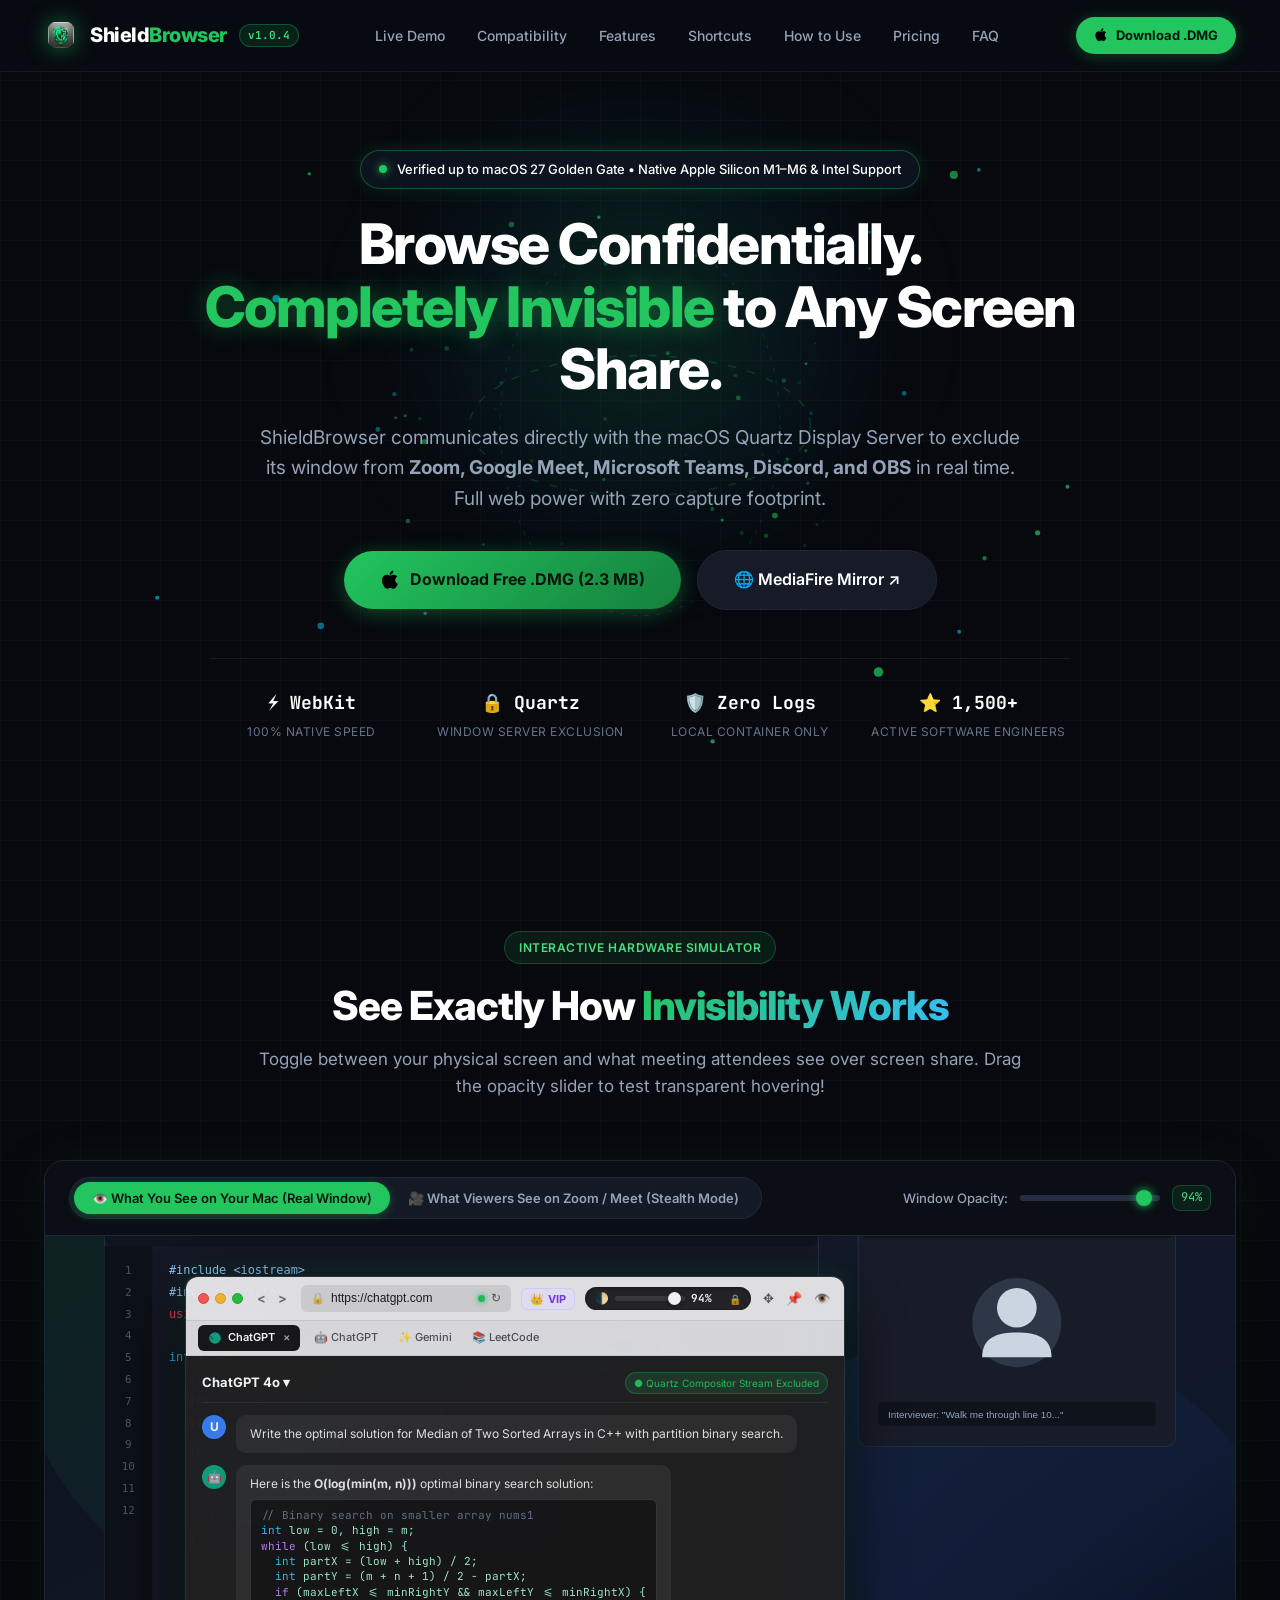
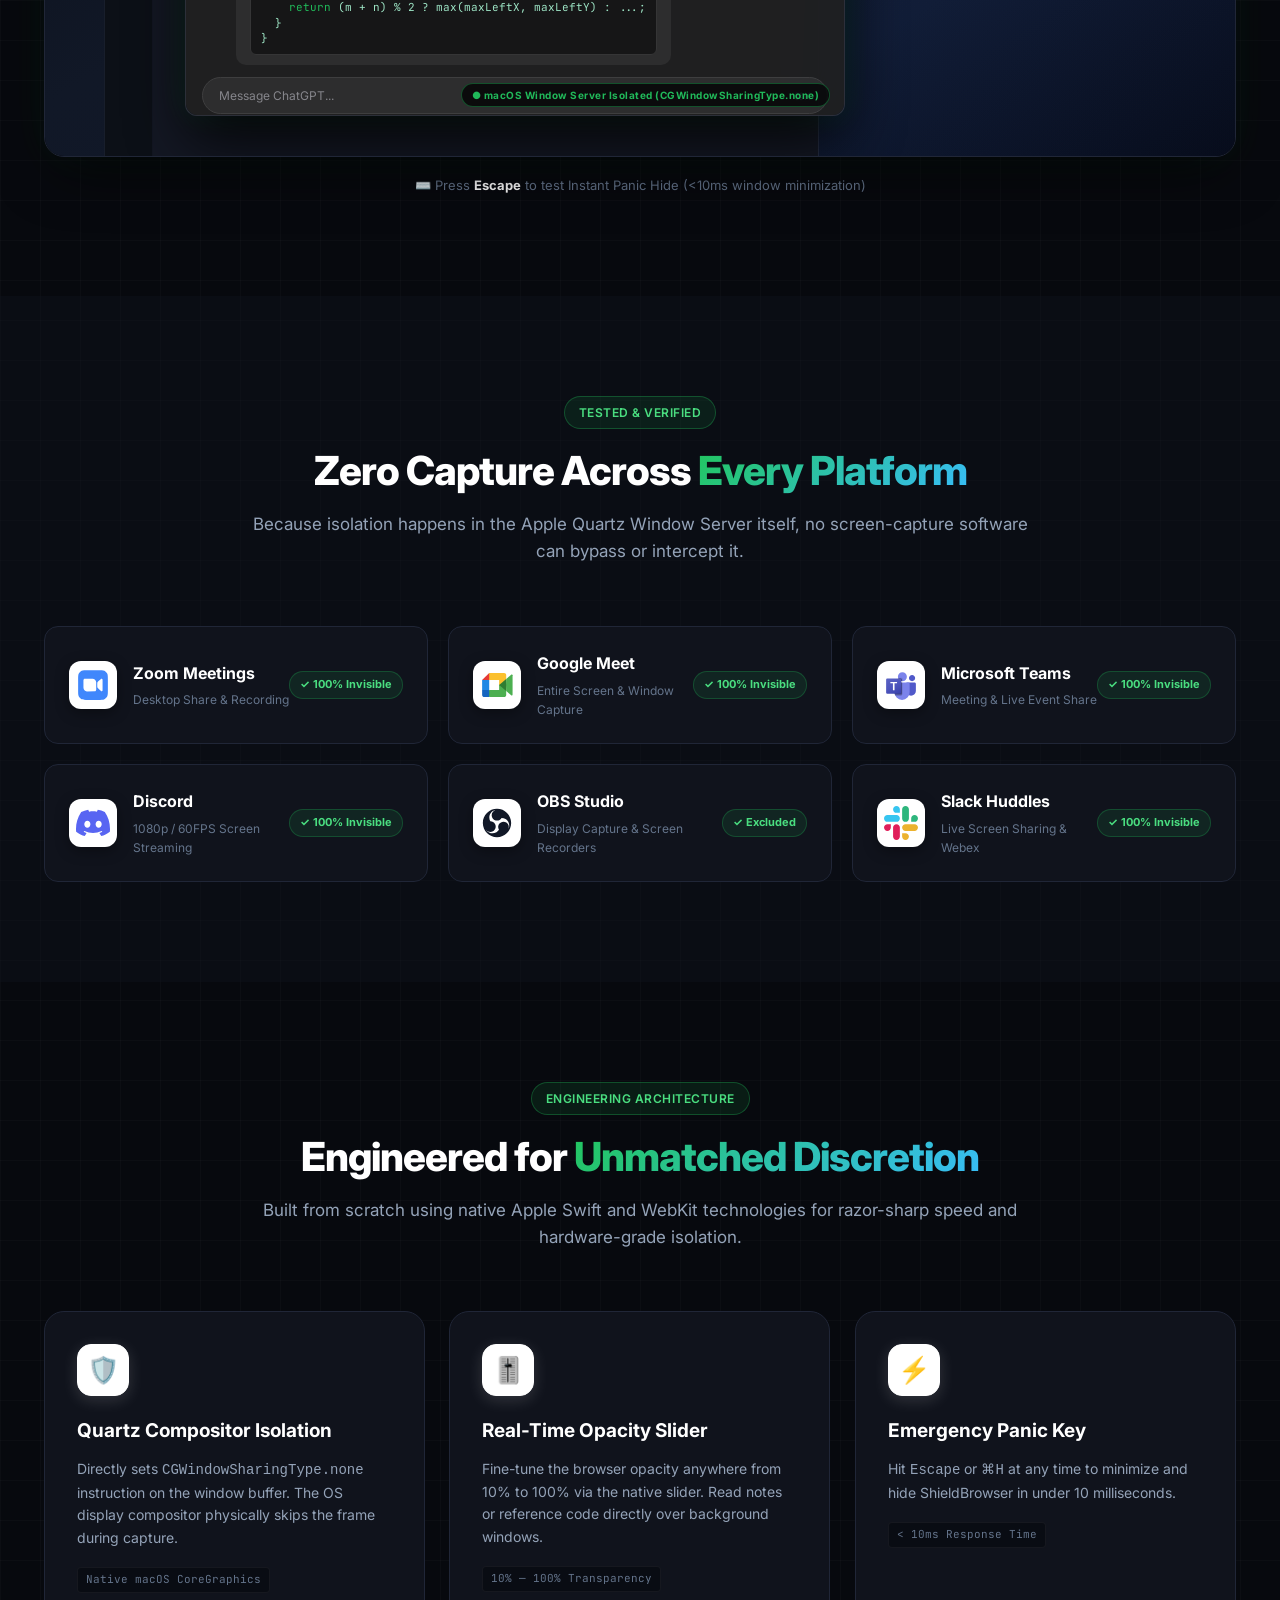
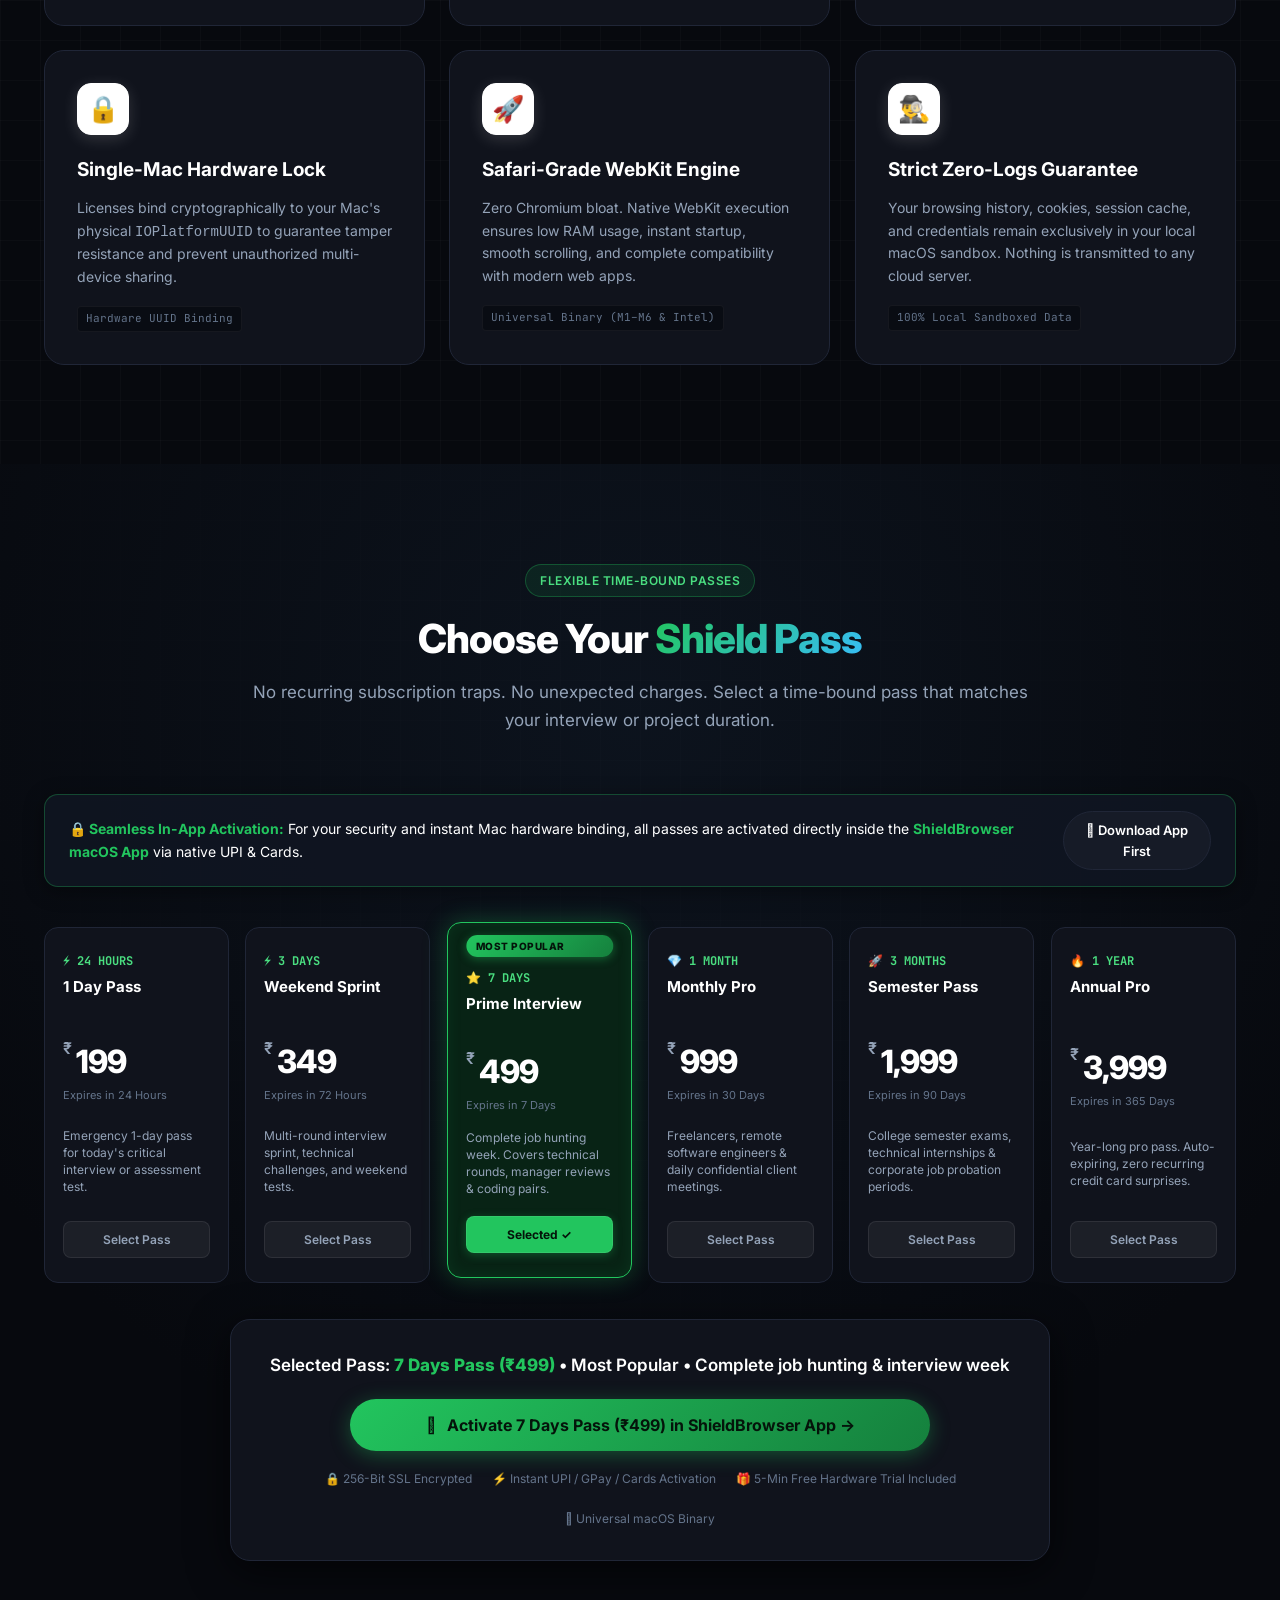
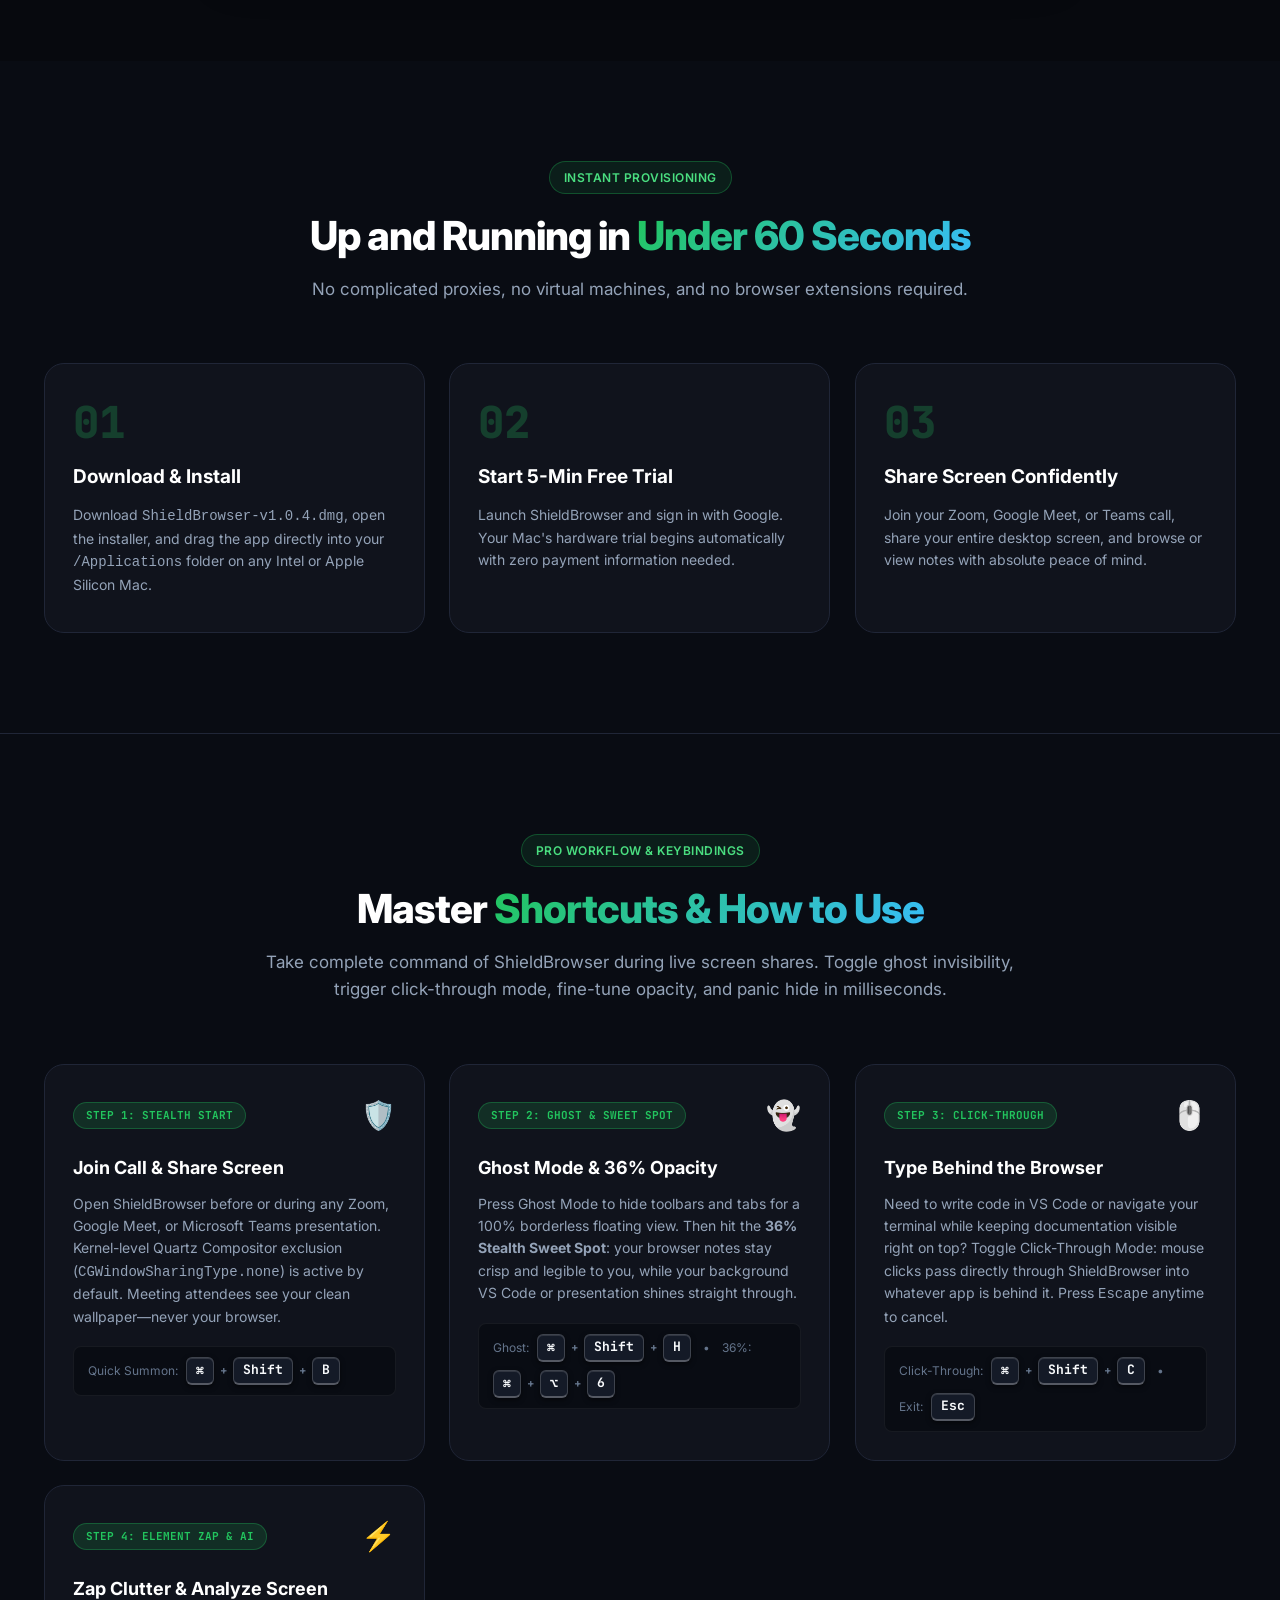
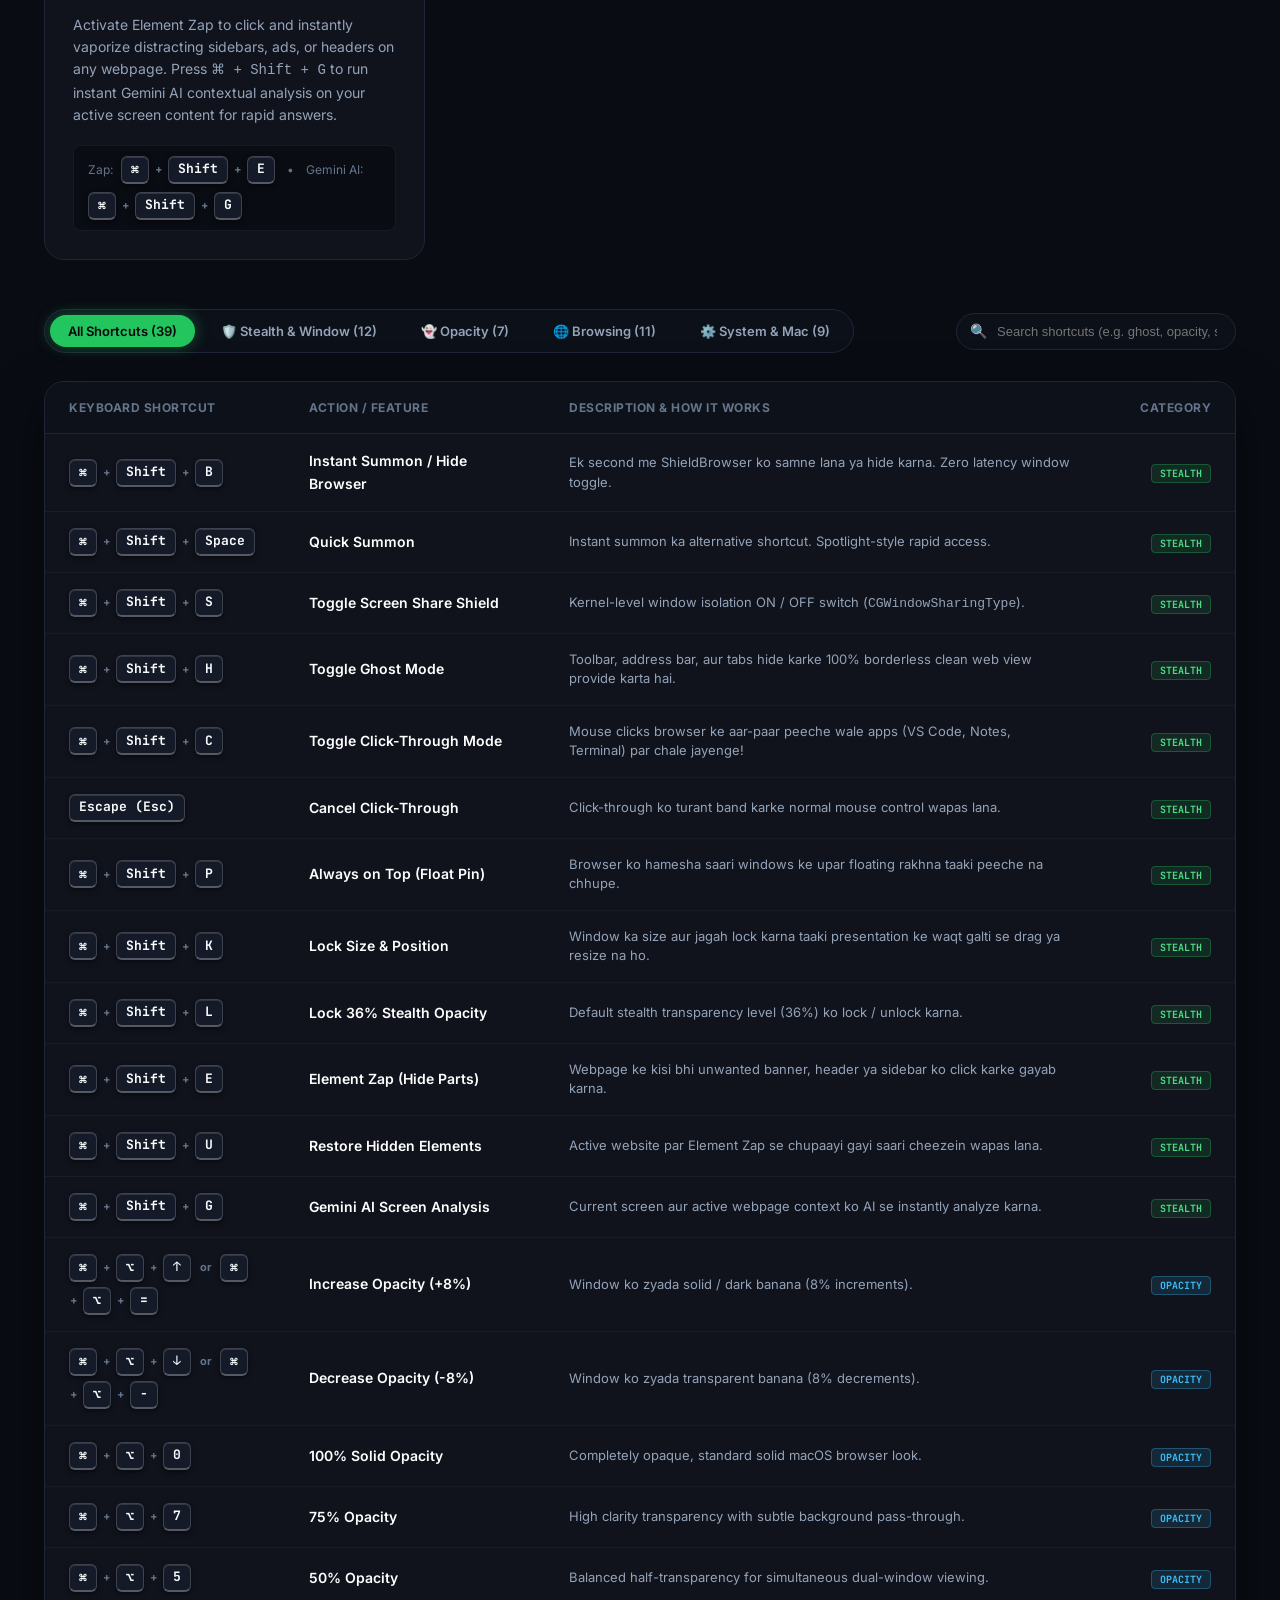
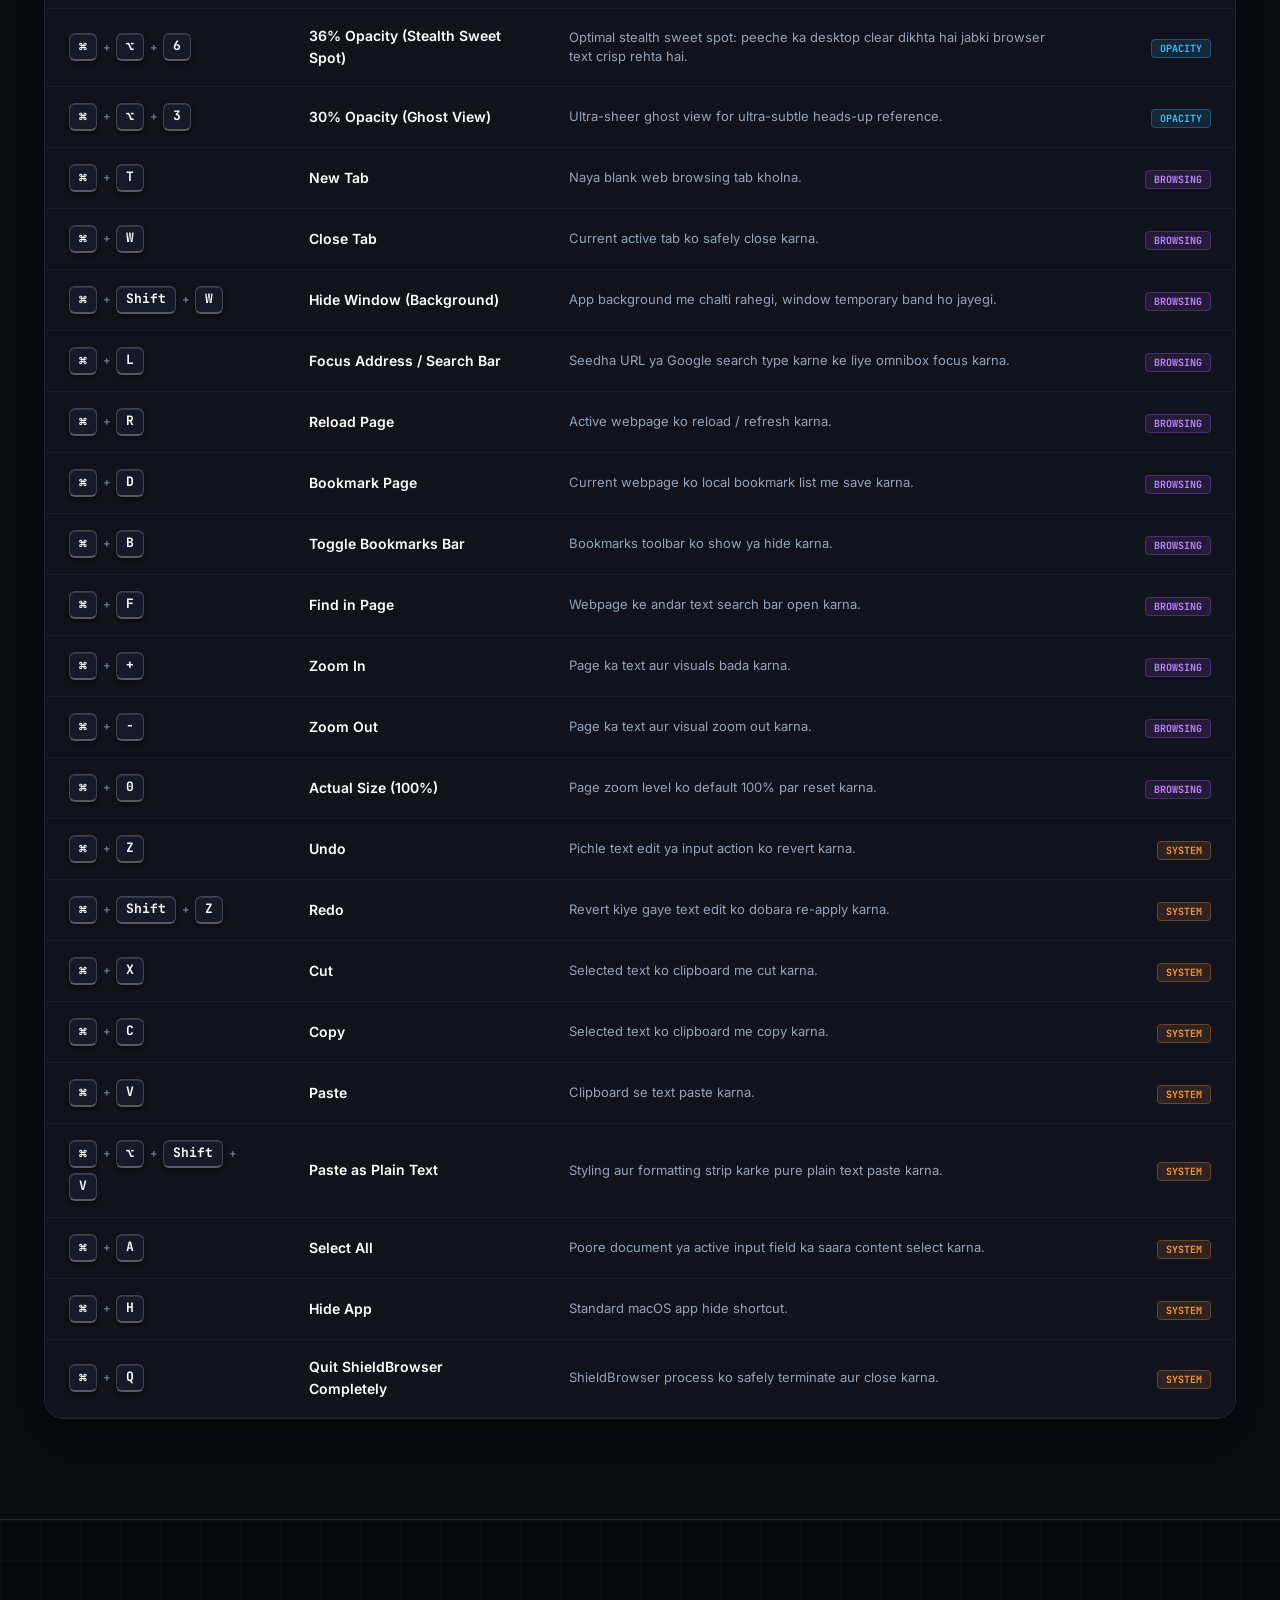
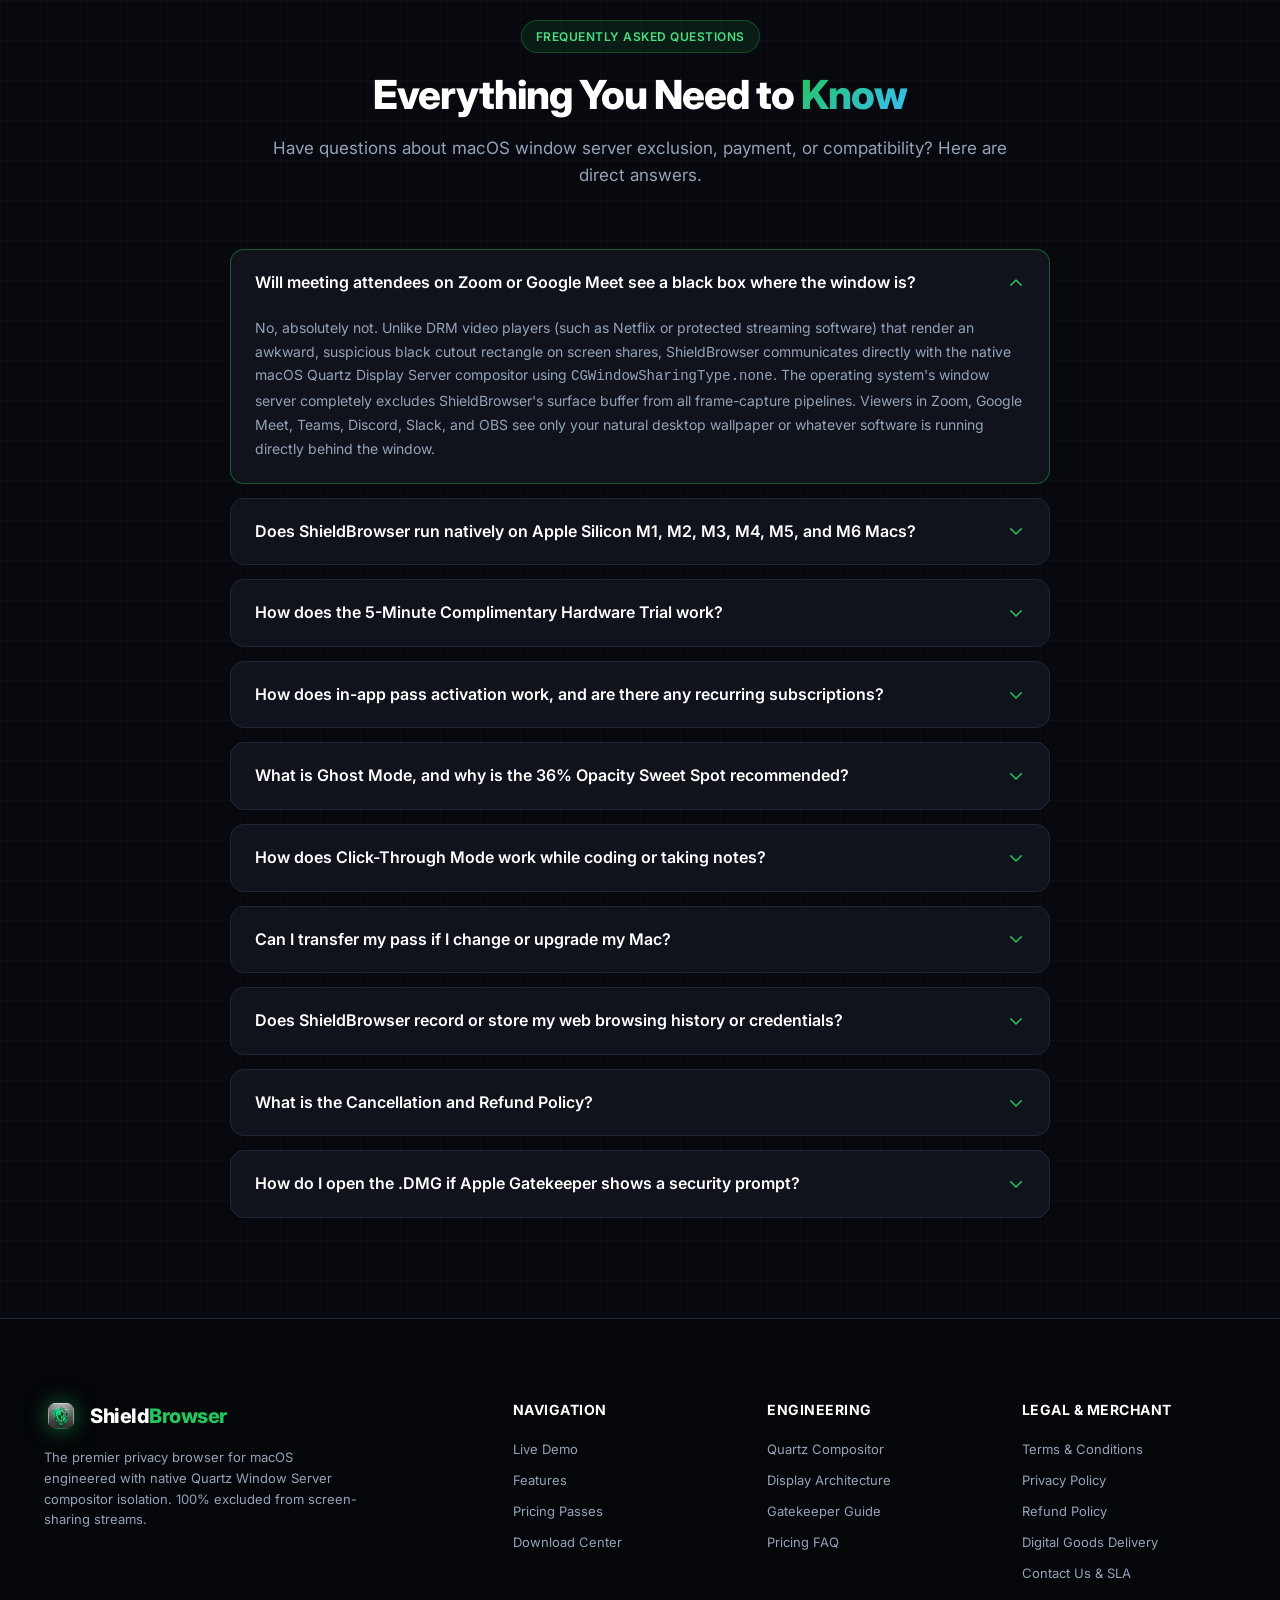
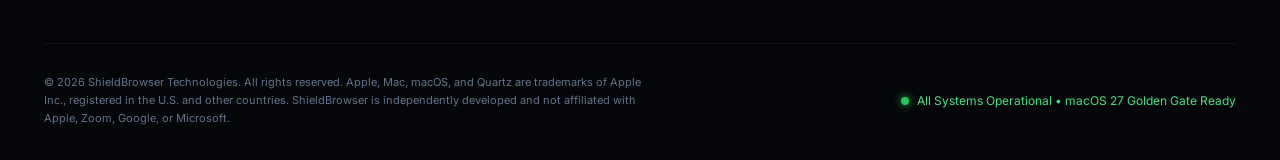
==== commit 5d687ccb: "chore(seo): configure canonical domain for shield-browser.vercel.app, update sitemap and add vercel." ====
--- a/index.html
+++ b/index.html
@@ -10,18 +10,18 @@
   <meta name="description" content="ShieldBrowser utilizes native macOS Quartz Window Server isolation to exclude your browser window from Zoom, Google Meet, Teams, Discord, and OBS in real time. 5-min free trial included.">
   <meta name="keywords" content="invisible browser, screen share privacy mac, hide window zoom, stealth browser macos, online interview browser, private mac browser, bypass screen recording, quartz window server">
   <meta name="robots" content="index, follow, max-snippet:-1, max-image-preview:large, max-video-preview:-1">
-  <link rel="canonical" href="https://shieldbrowser.com/">
+  <link rel="canonical" href="https://shield-browser.vercel.app/">
 
   <!-- Open Graph / Facebook -->
   <meta property="og:type" content="website">
-  <meta property="og:url" content="https://shieldbrowser.com/">
+  <meta property="og:url" content="https://shield-browser.vercel.app/">
   <meta property="og:title" content="ShieldBrowser — Completely Invisible to Any Screen Share on macOS">
   <meta property="og:description" content="Native macOS browser engineered with kernel-level window sharing exclusion. 100% invisible to Zoom, Meet, Teams, Discord, and OBS.">
   <meta property="og:image" content="assets/images/og-preview.svg">
 
   <!-- Twitter Card -->
   <meta property="twitter:card" content="summary_large_image">
-  <meta property="twitter:url" content="https://shieldbrowser.com/">
+  <meta property="twitter:url" content="https://shield-browser.vercel.app/">
   <meta property="twitter:title" content="ShieldBrowser — Invisible Screen-Sharing Browser for Mac">
   <meta property="twitter:description" content="Browse confidentially during live screen shares. Native Apple Silicon & Intel support.">
   <meta property="twitter:image" content="assets/images/og-preview.svg">
@@ -55,7 +55,7 @@
         },
         "description": "Native macOS privacy browser engineered with Quartz Window Server compositor isolation to exclude the browser window from Zoom, Google Meet, Teams, Discord, and screen capture in real time.",
         "softwareVersion": "1.0.4",
-        "downloadUrl": "https://shieldbrowser.com/download"
+        "downloadUrl": "https://shield-browser.vercel.app/download"
       },
       {
         "@type": "FAQPage",
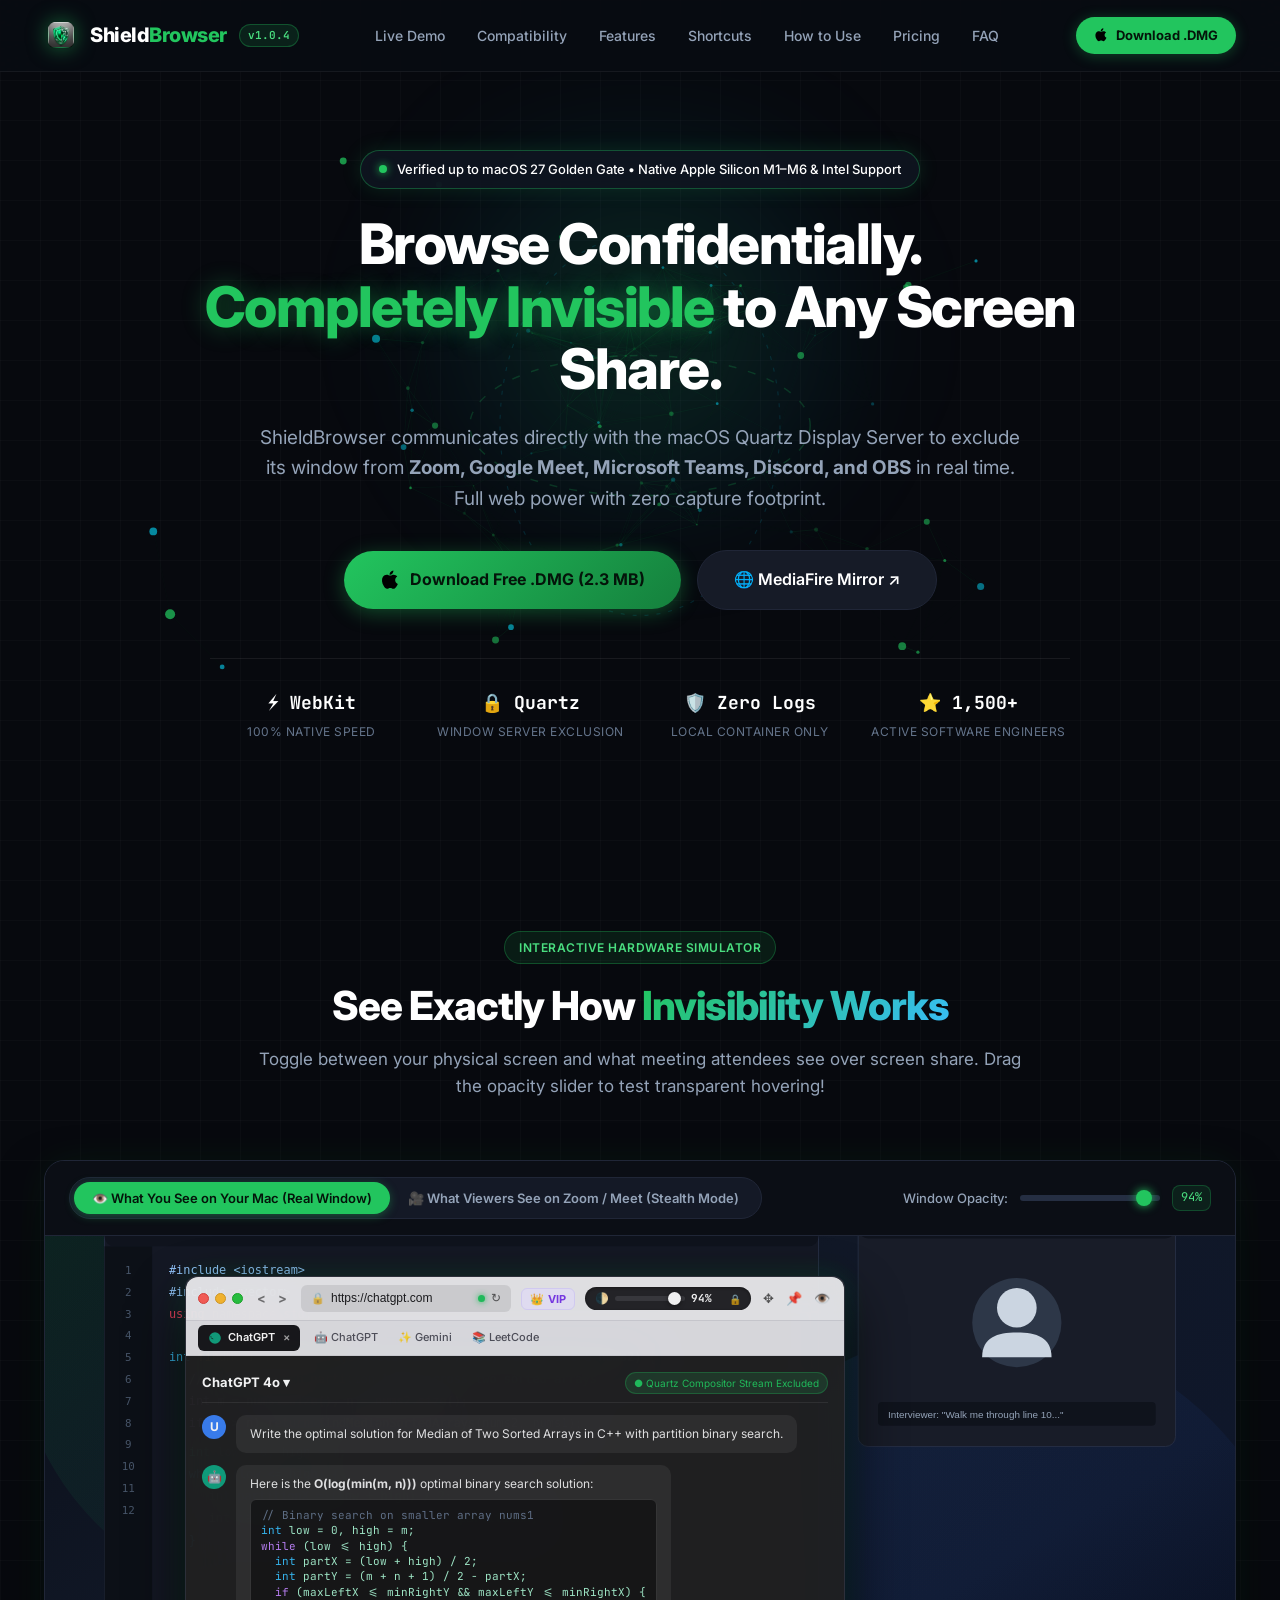
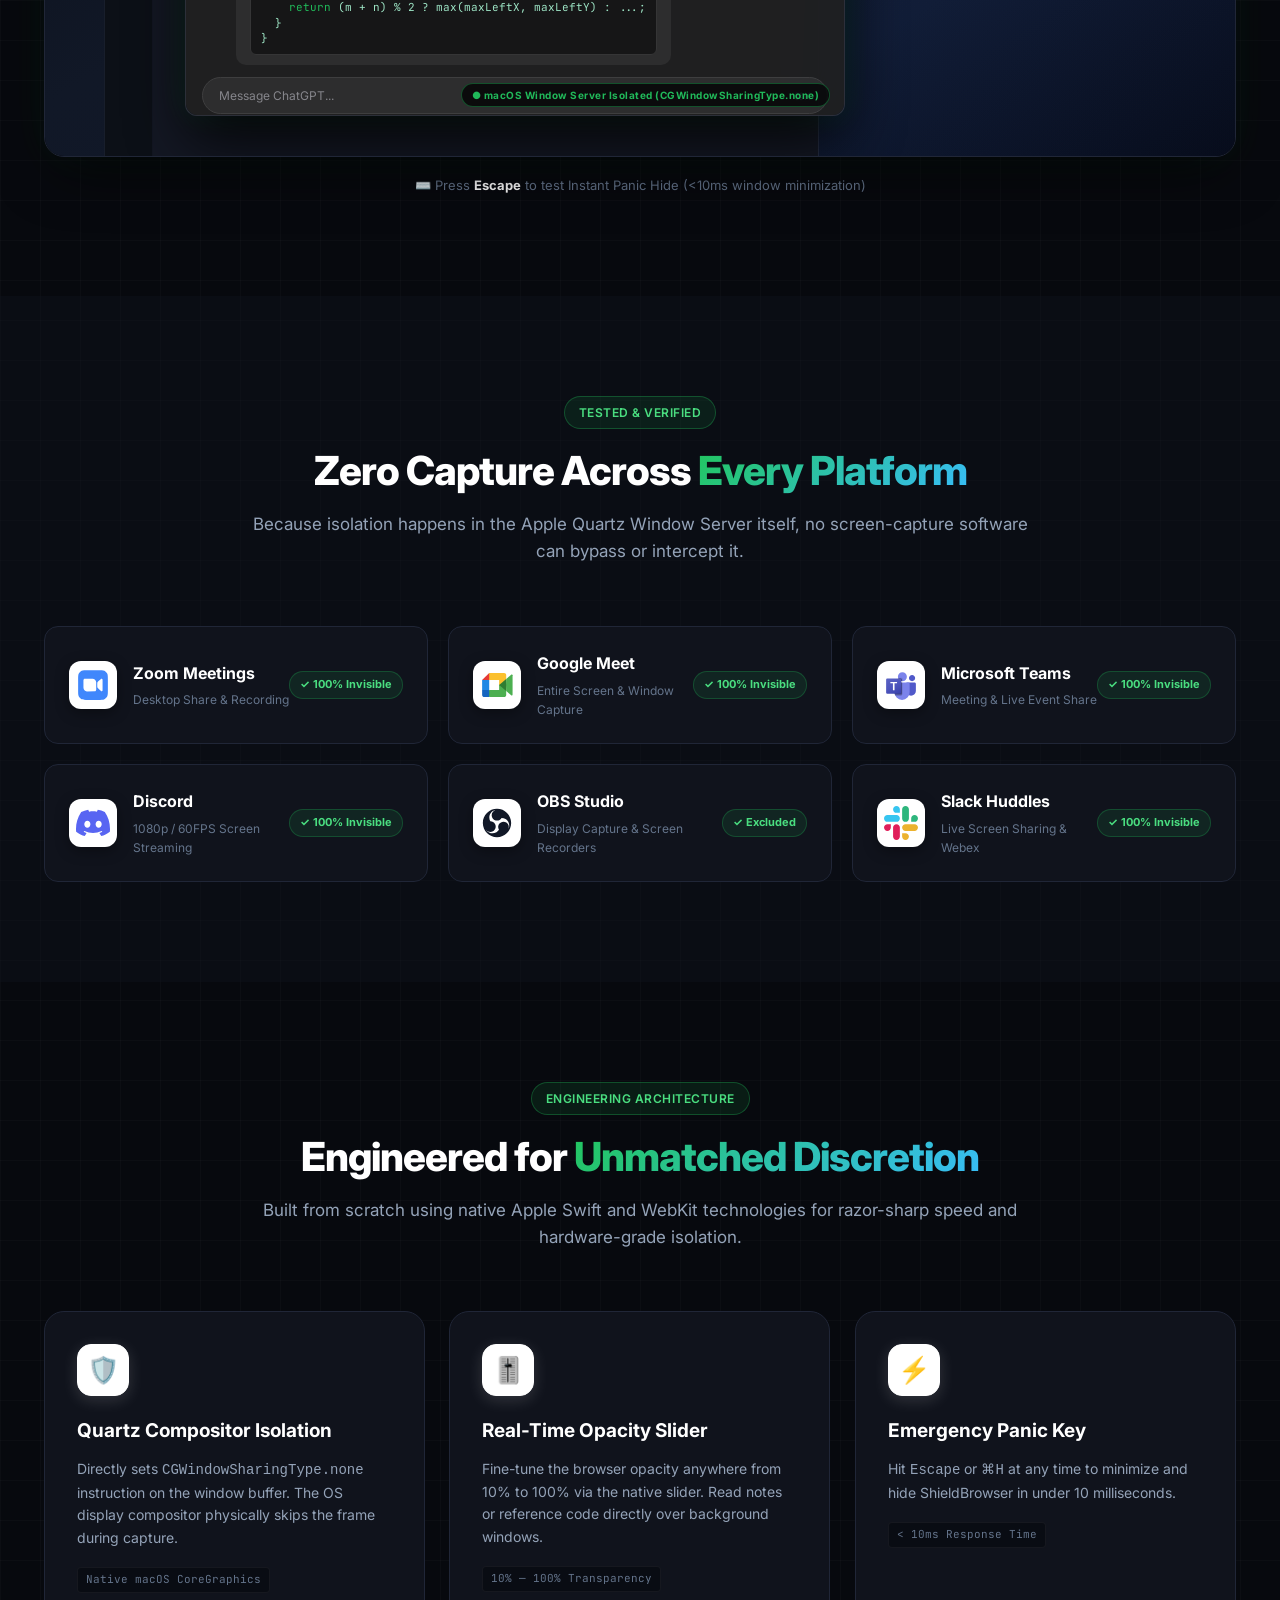
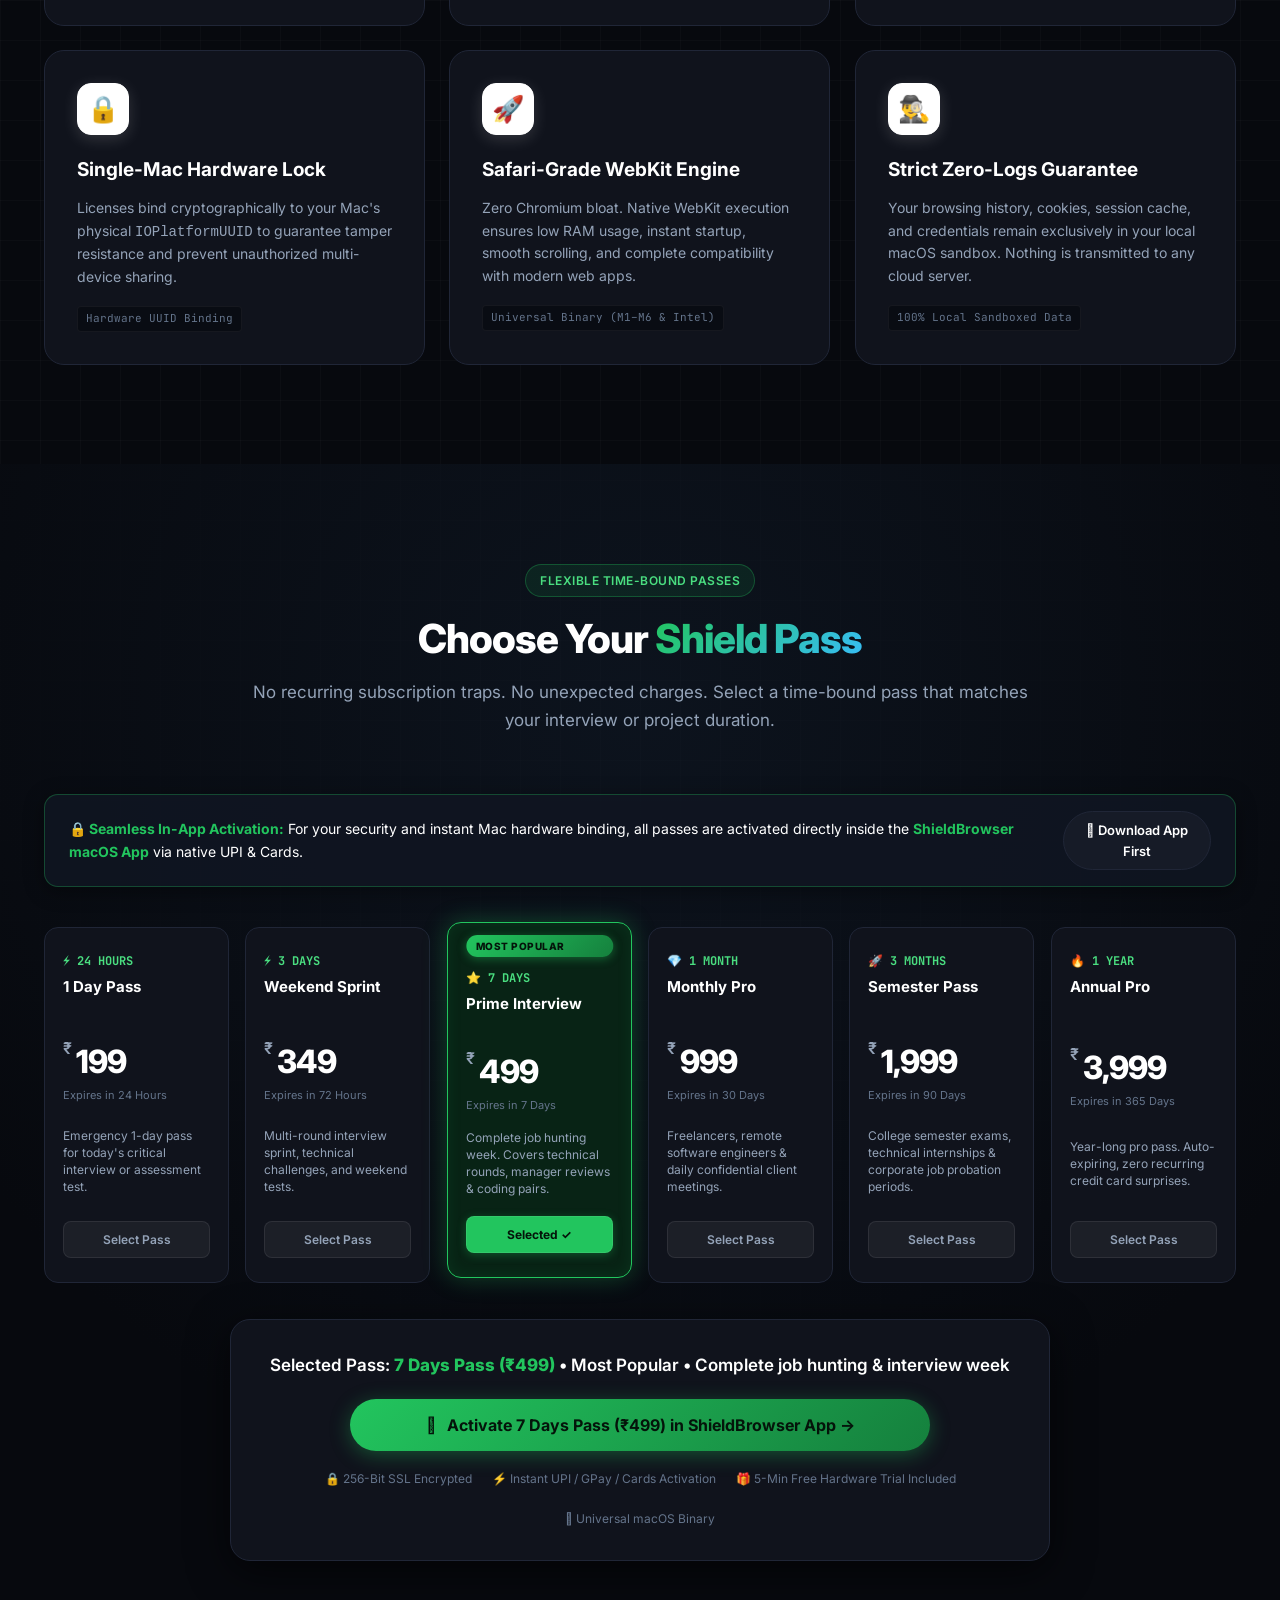
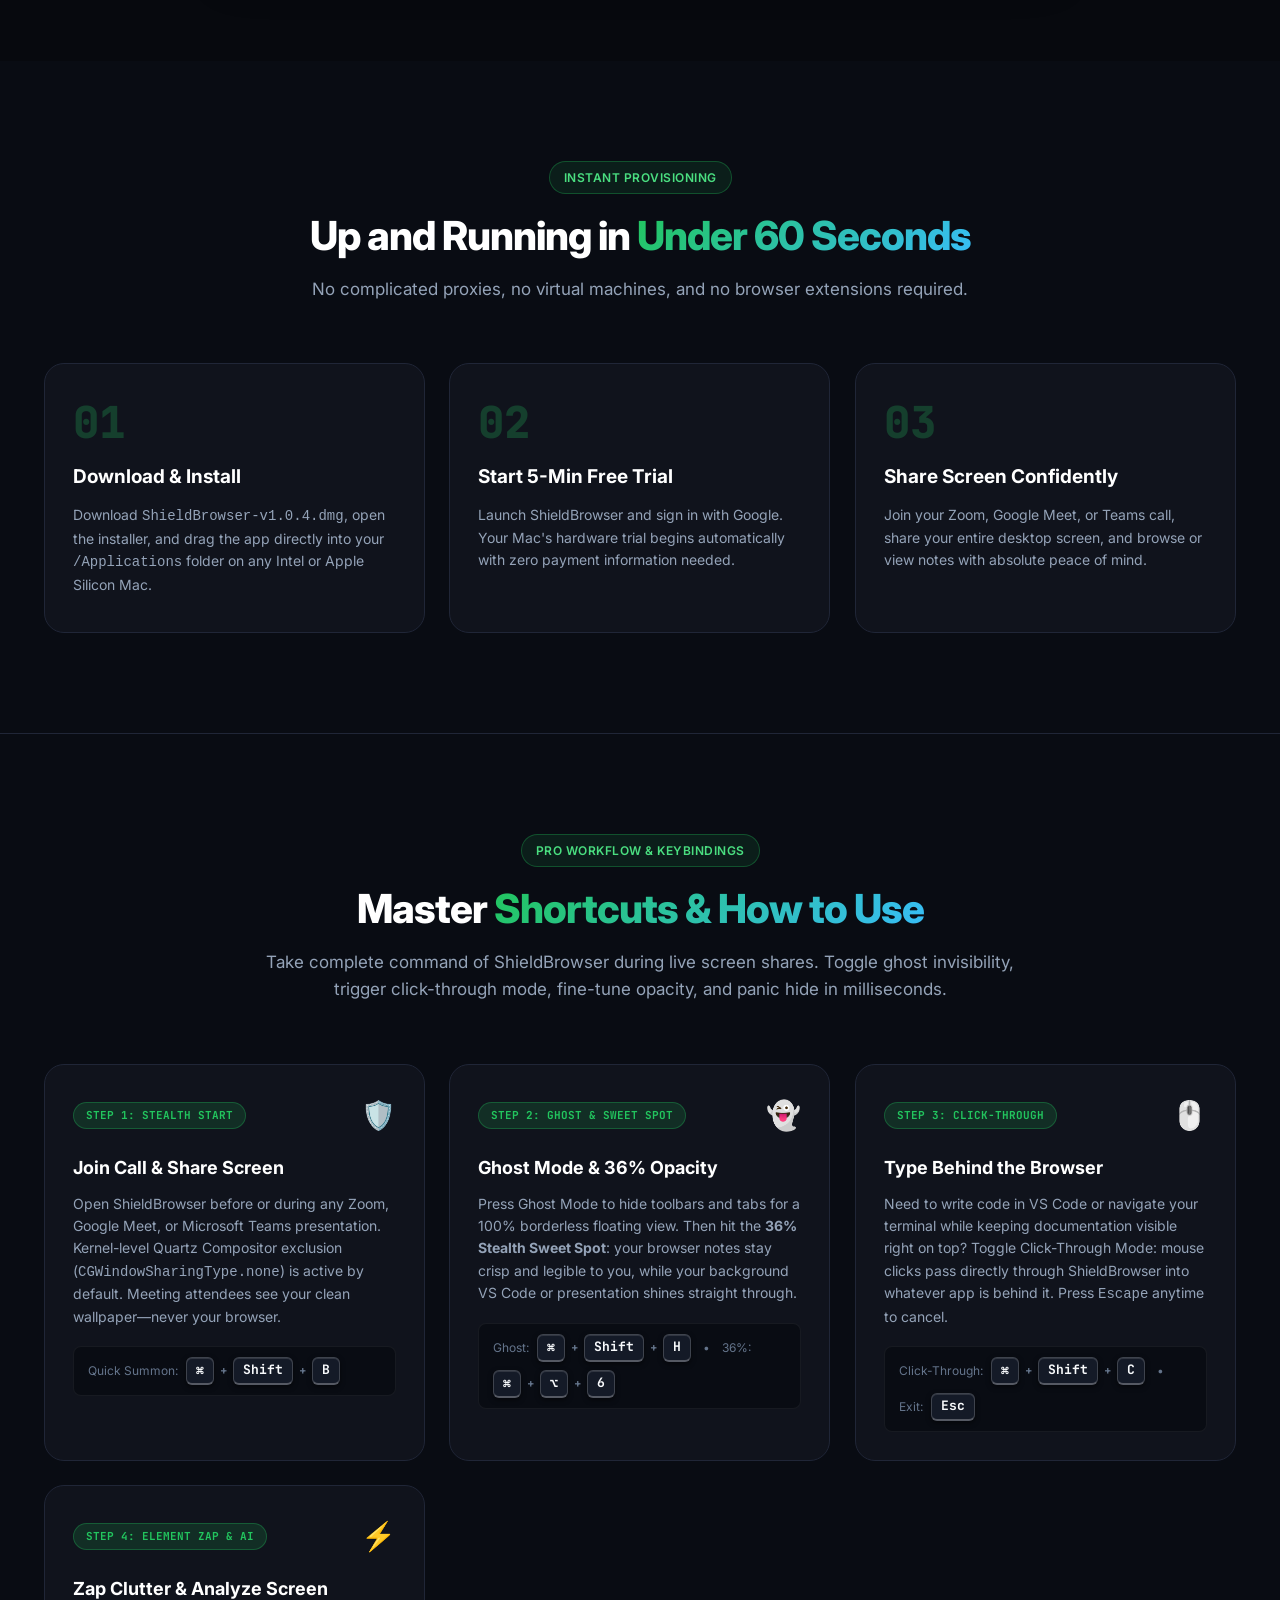
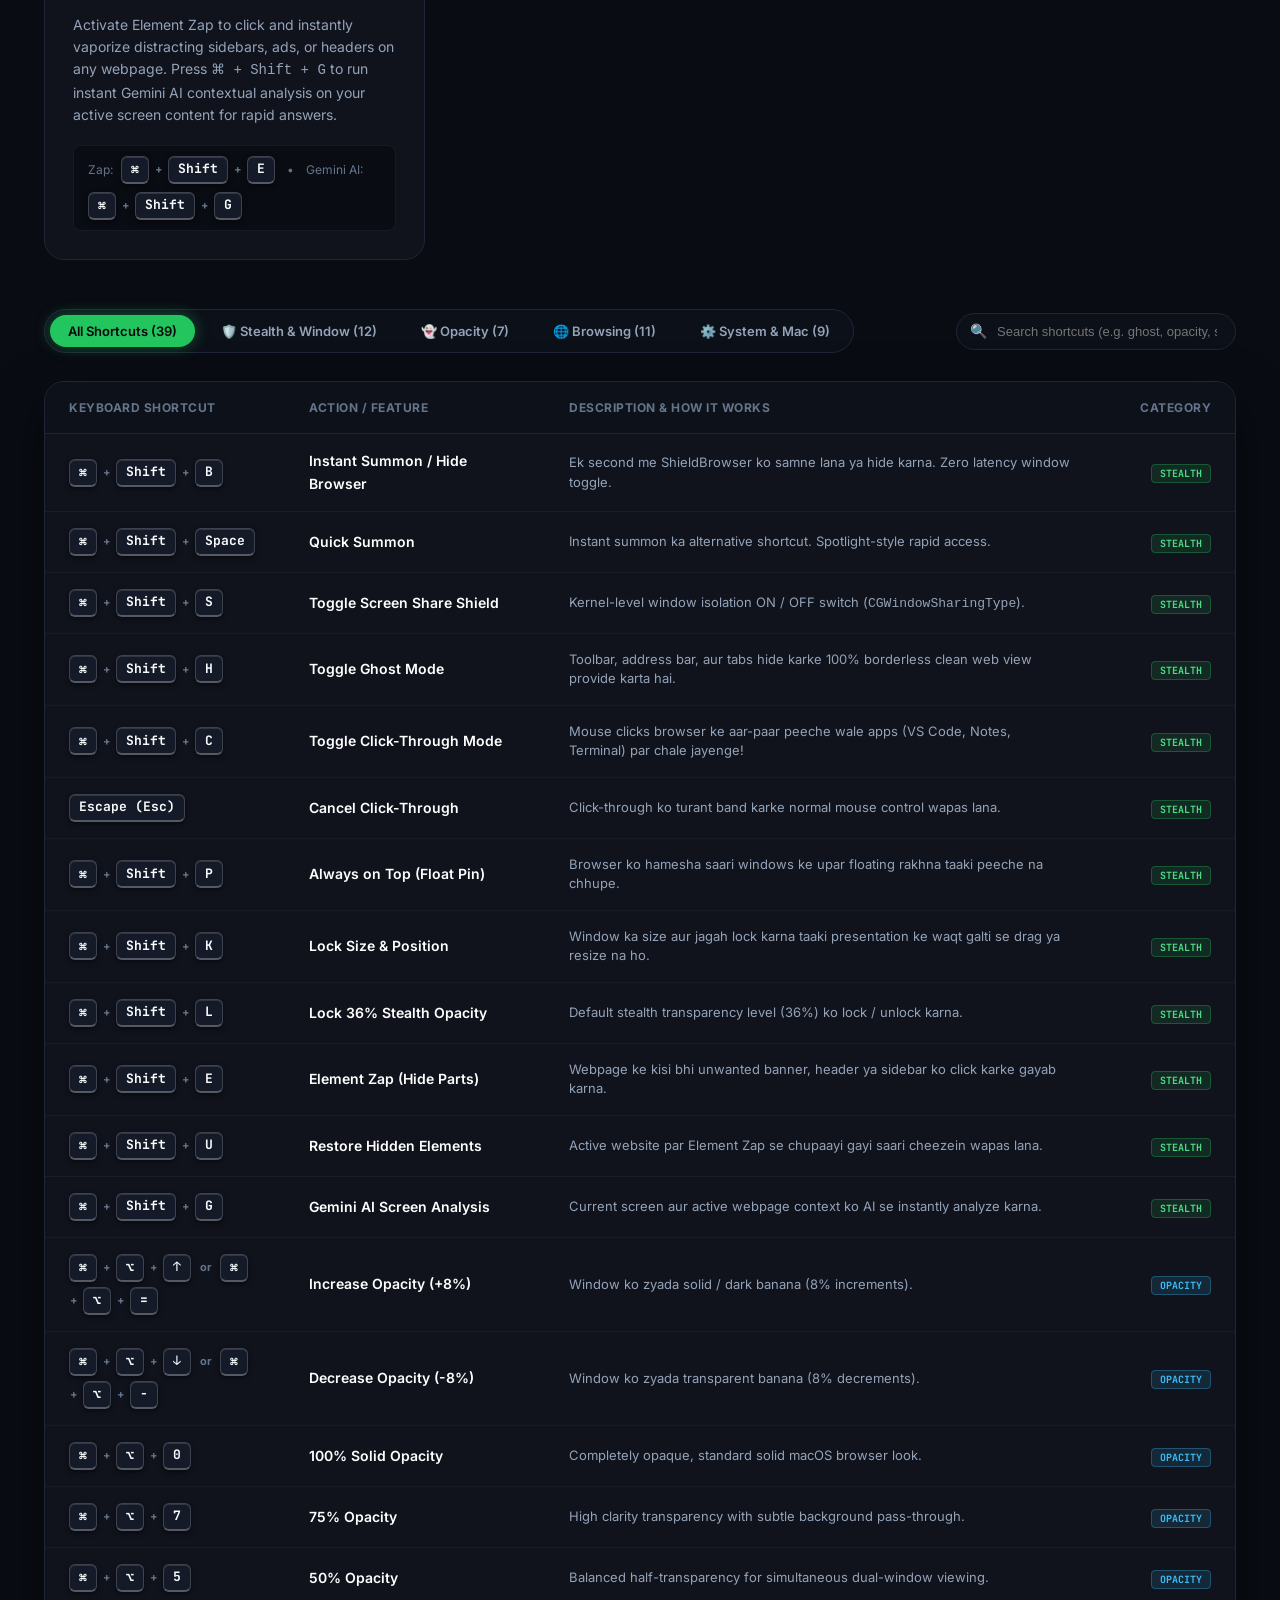
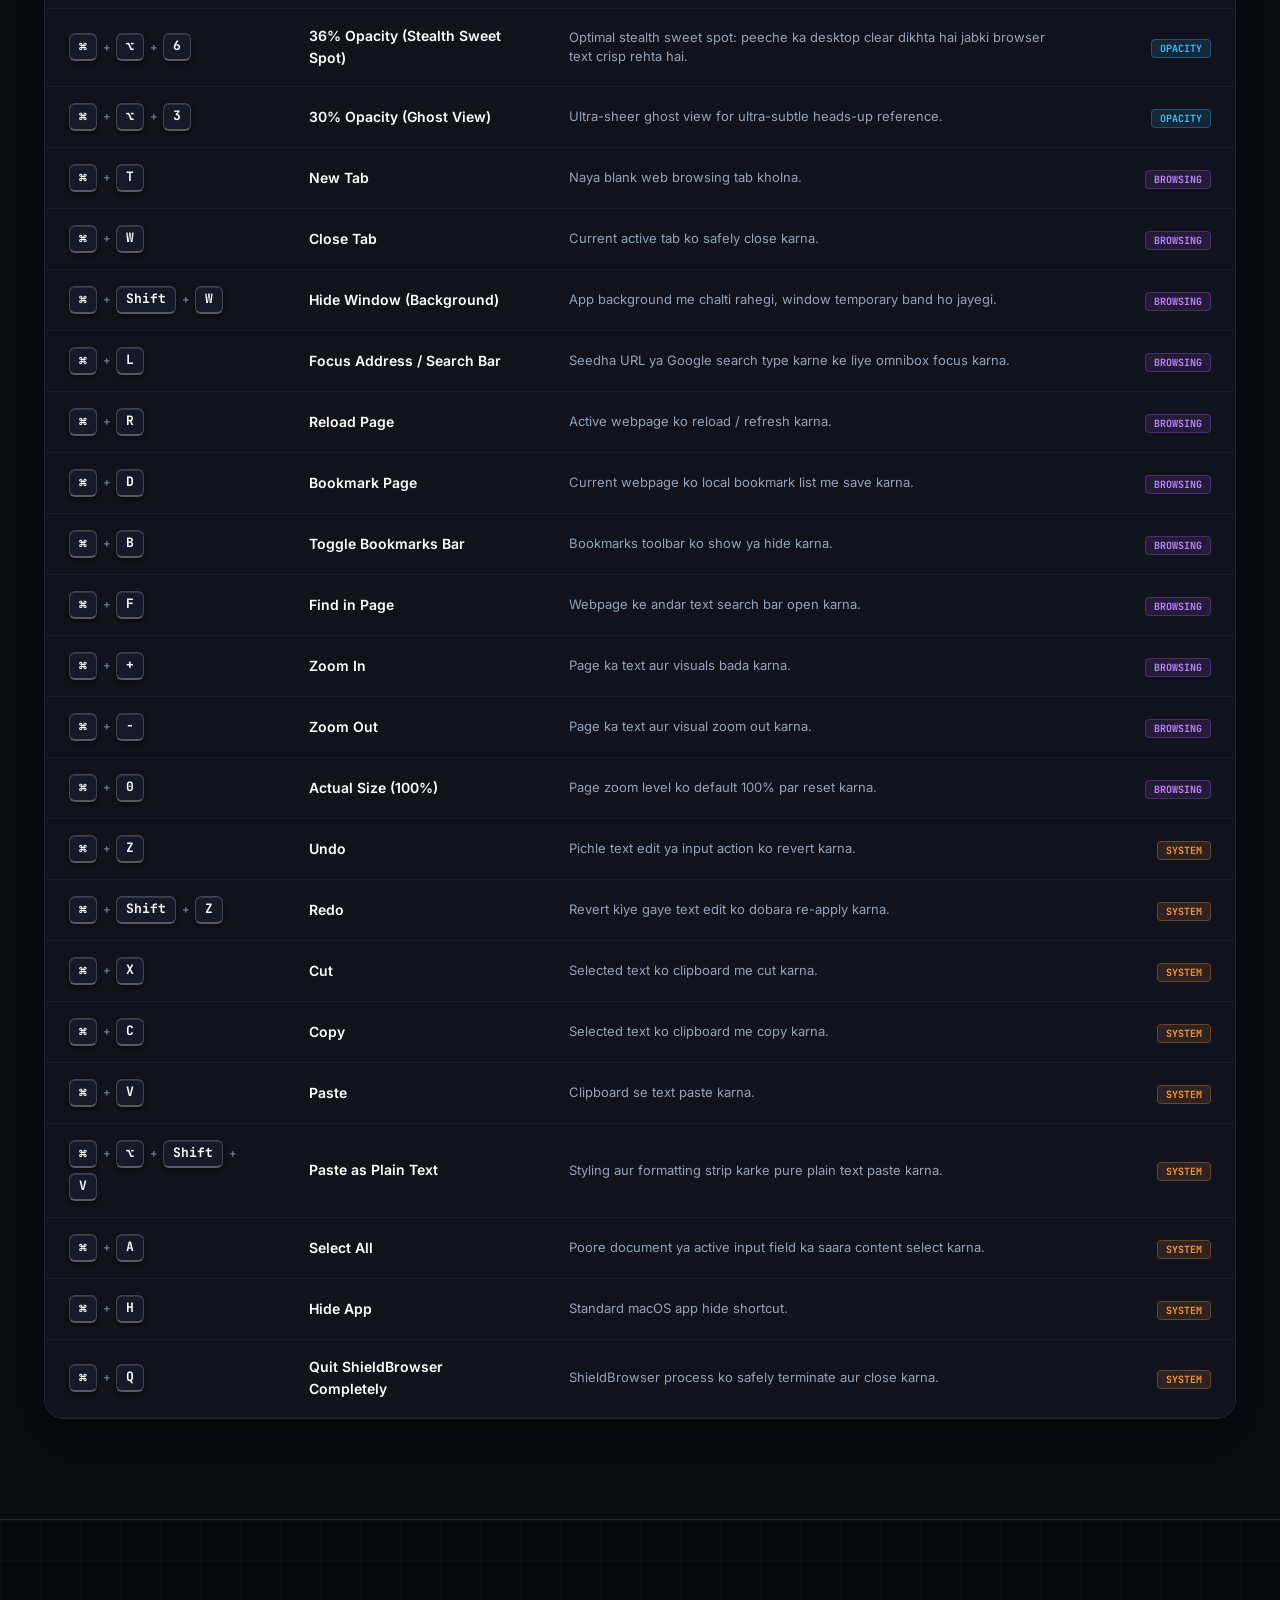
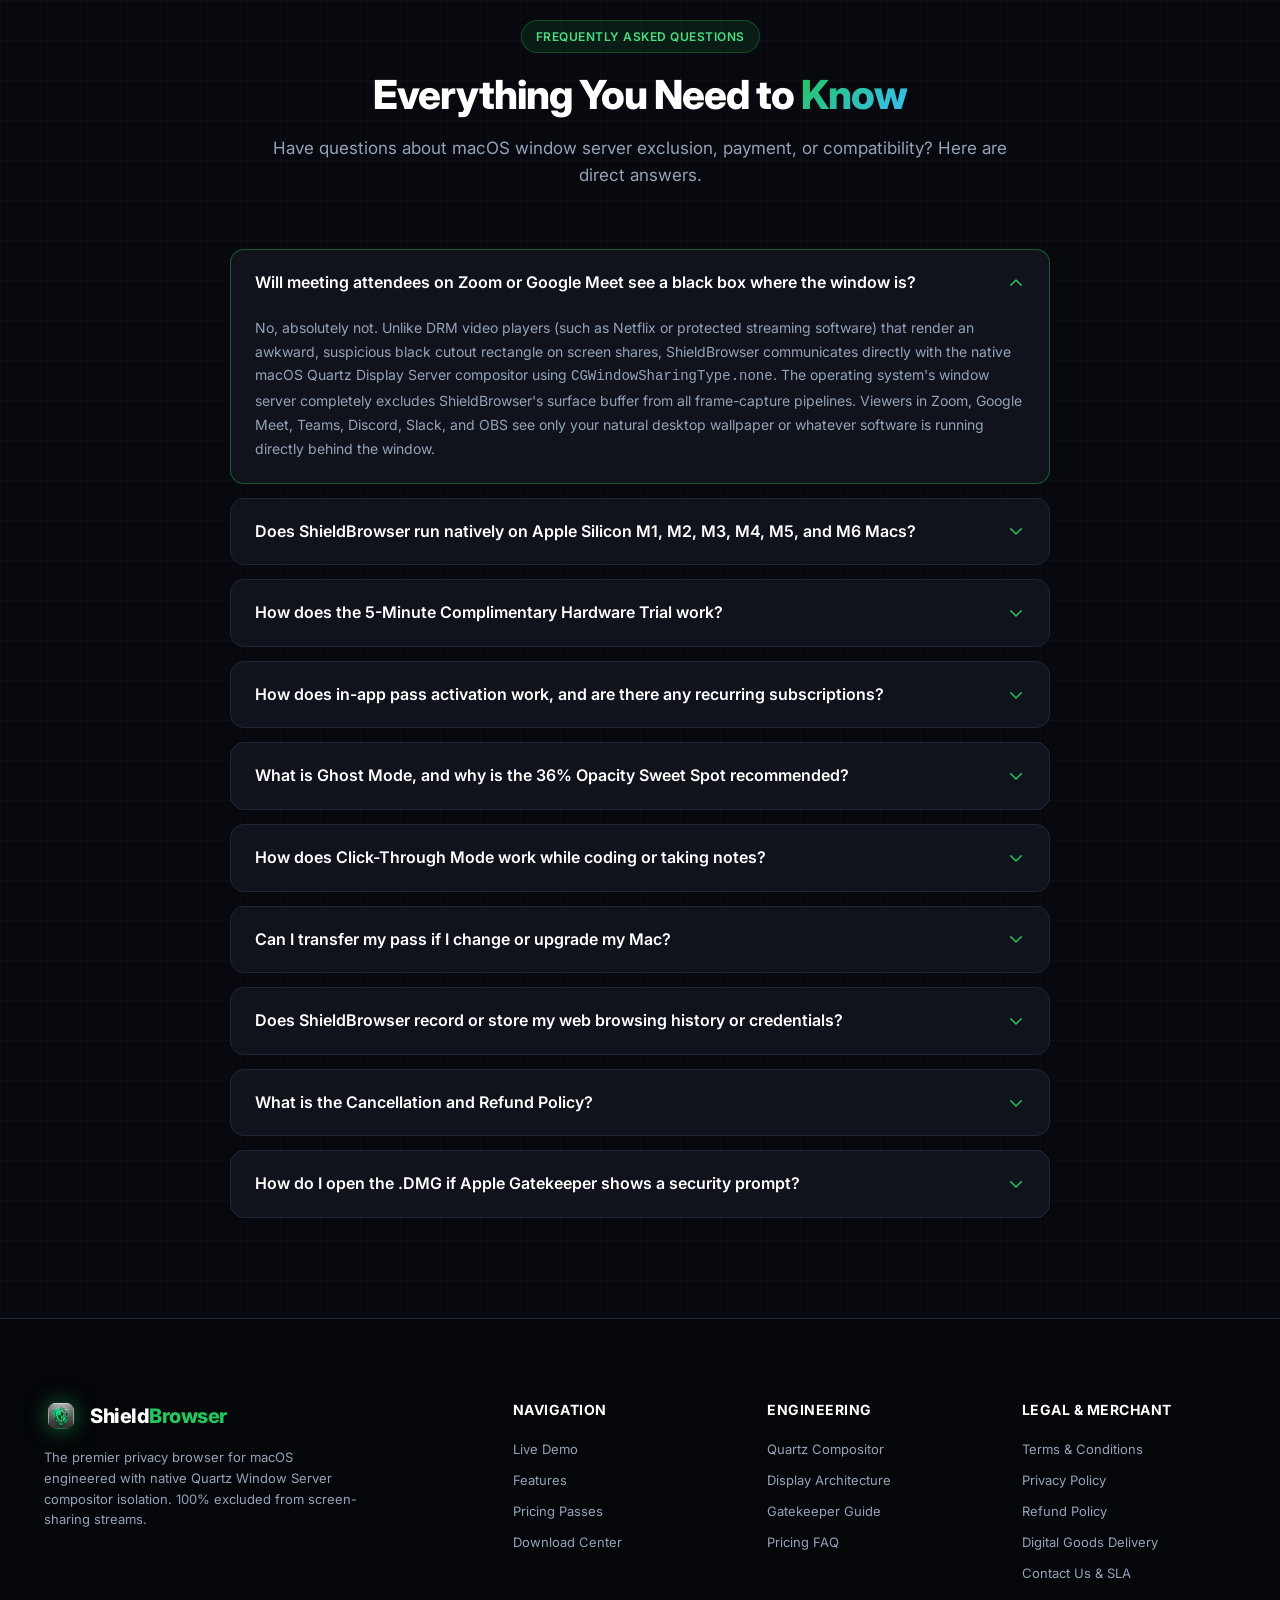
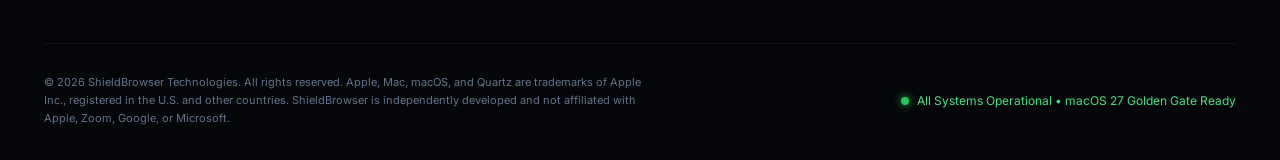
==== commit dcf53b96: "feat(seo): add Google Search Console verification file and meta tag" ====
--- a/index.html
+++ b/index.html
@@ -10,6 +10,7 @@
   <meta name="description" content="ShieldBrowser utilizes native macOS Quartz Window Server isolation to exclude your browser window from Zoom, Google Meet, Teams, Discord, and OBS in real time. 5-min free trial included.">
   <meta name="keywords" content="invisible browser, screen share privacy mac, hide window zoom, stealth browser macos, online interview browser, private mac browser, bypass screen recording, quartz window server">
   <meta name="robots" content="index, follow, max-snippet:-1, max-image-preview:large, max-video-preview:-1">
+  <meta name="google-site-verification" content="google1e0813317e5137e4">
   <link rel="canonical" href="https://shield-browser.vercel.app/">
 
   <!-- Open Graph / Facebook -->
